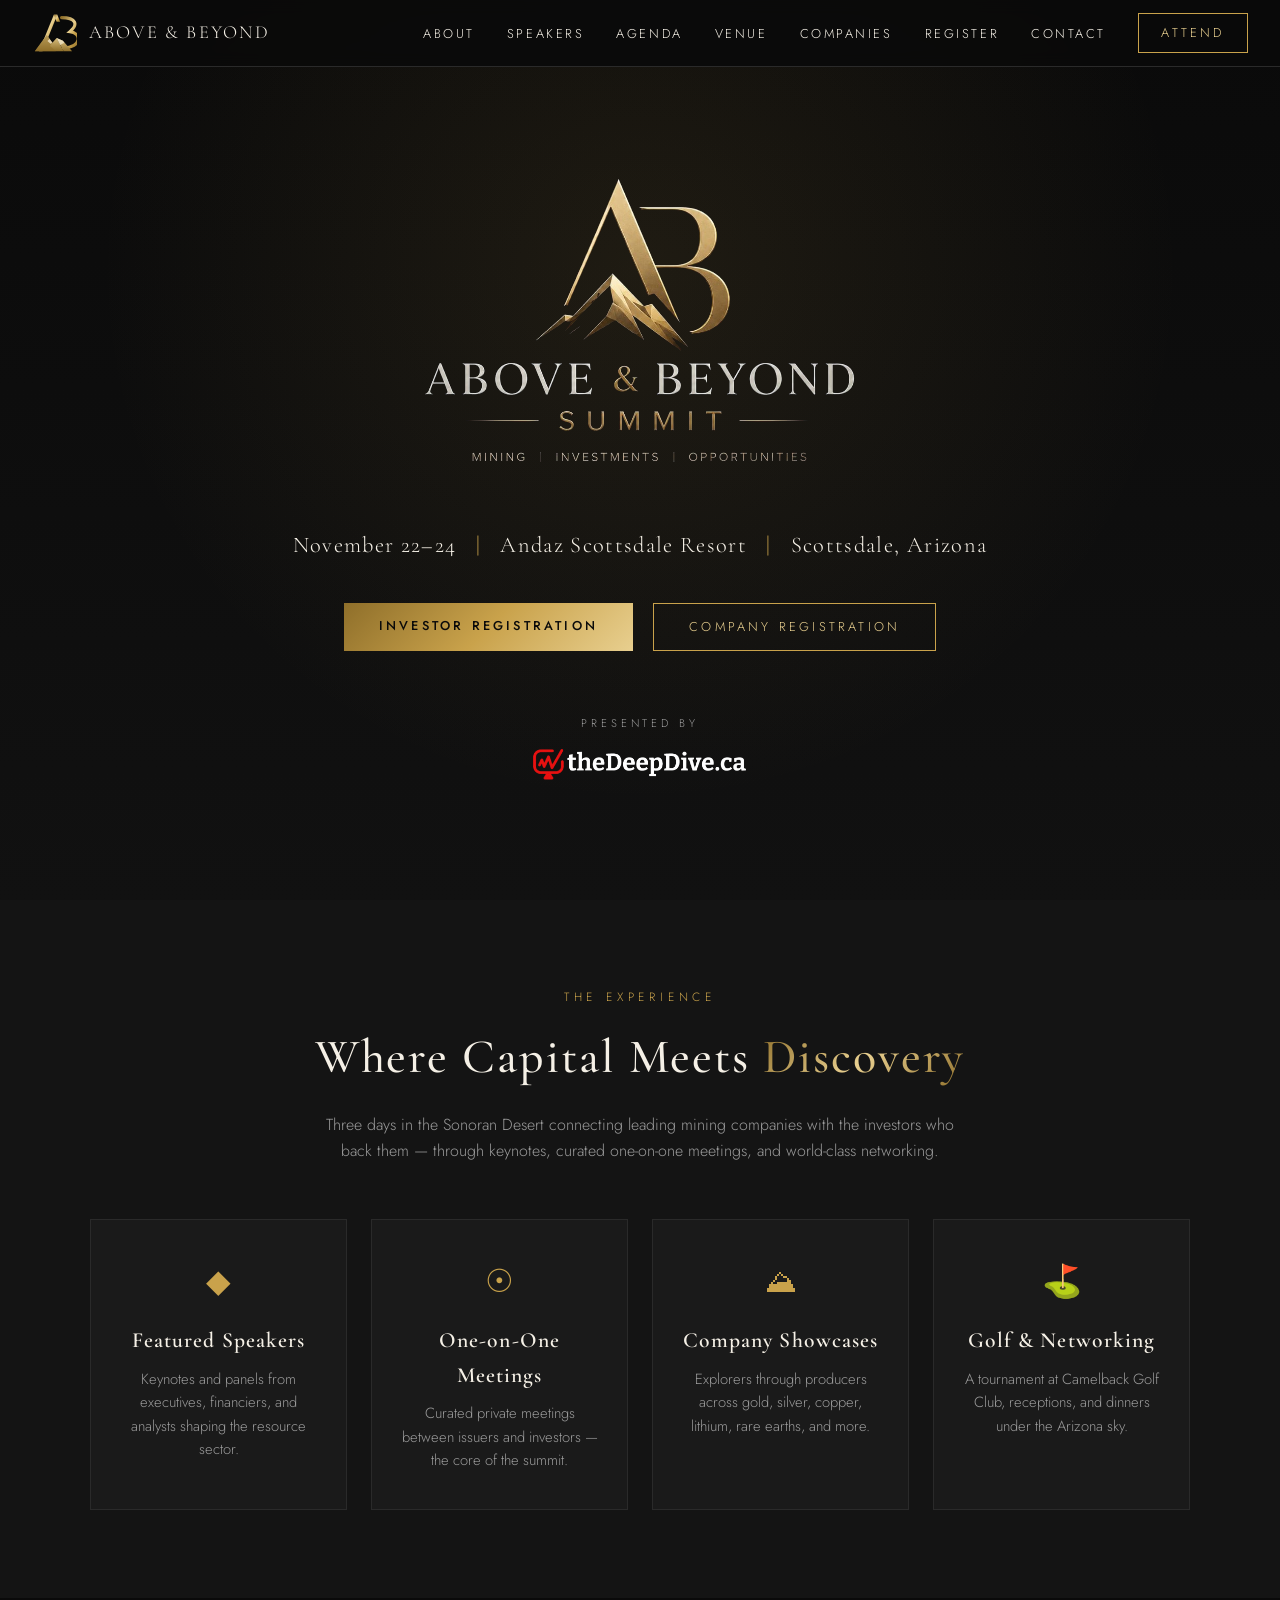
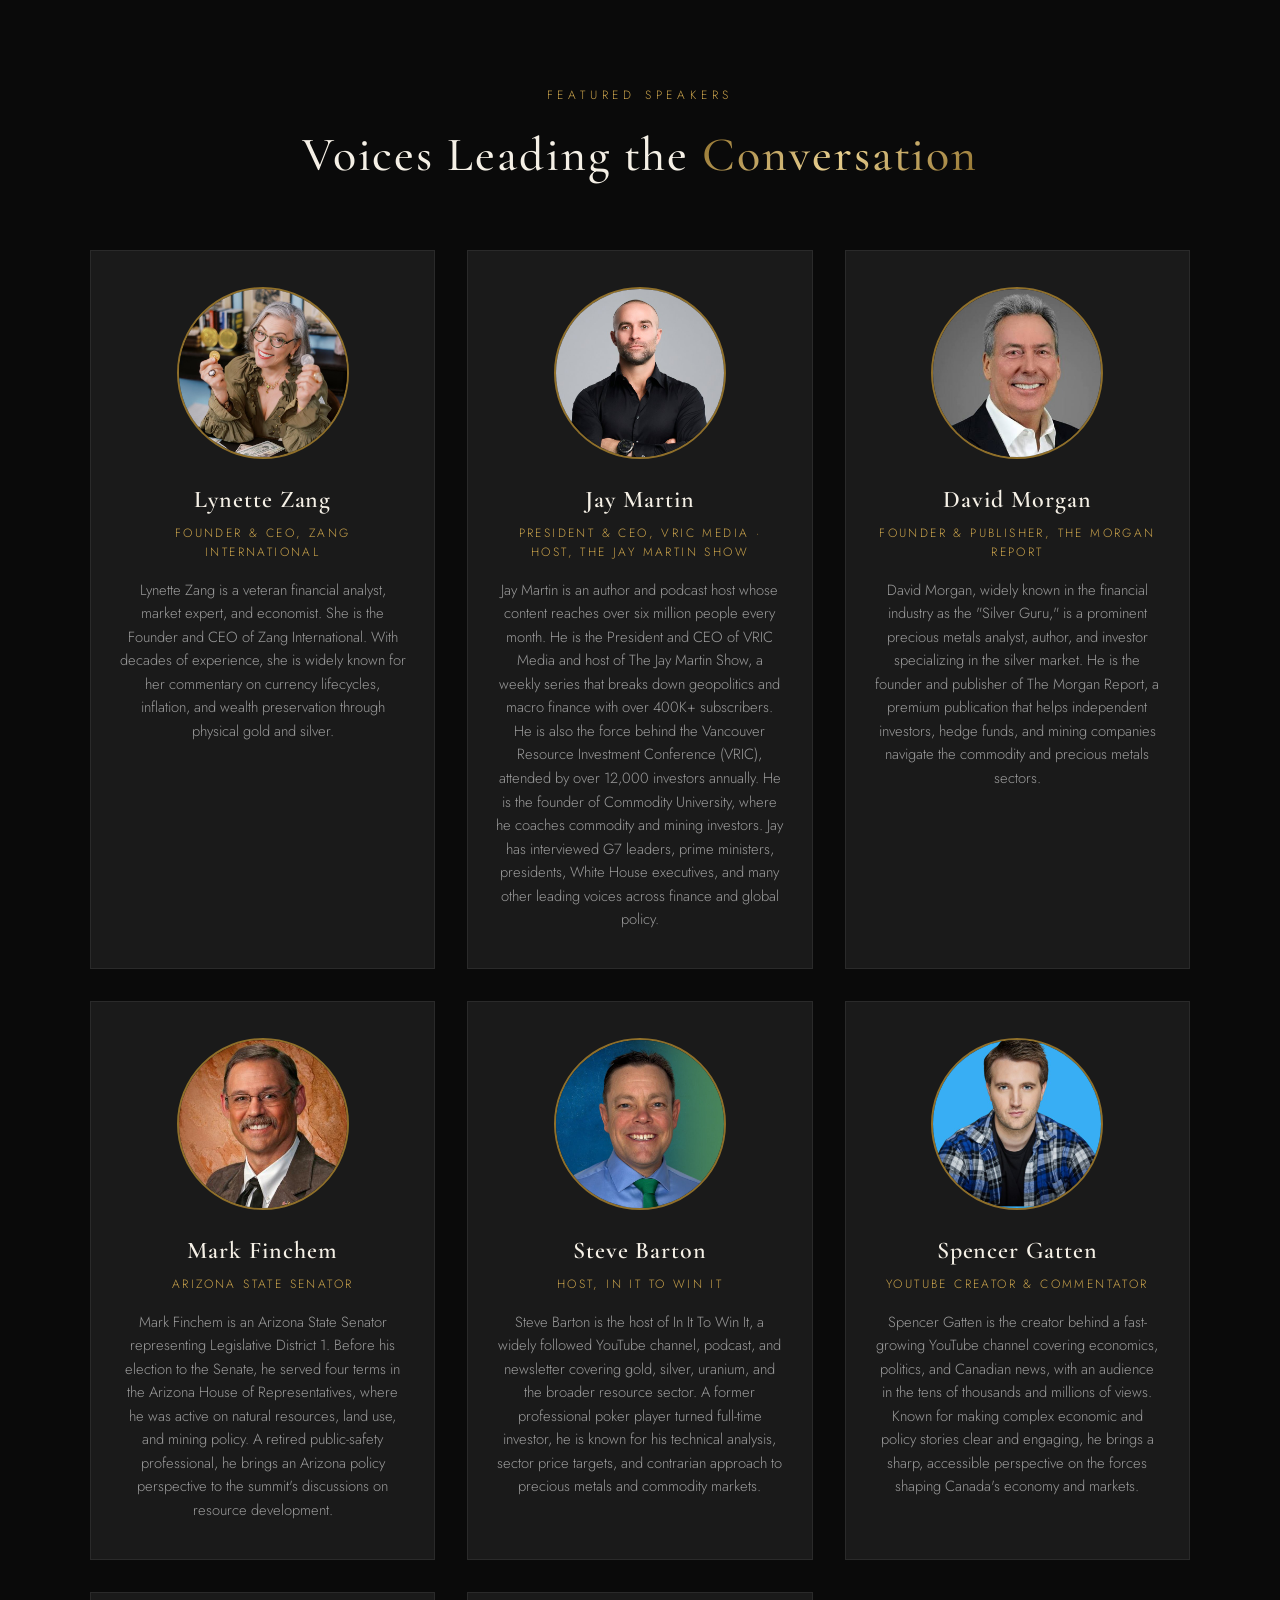
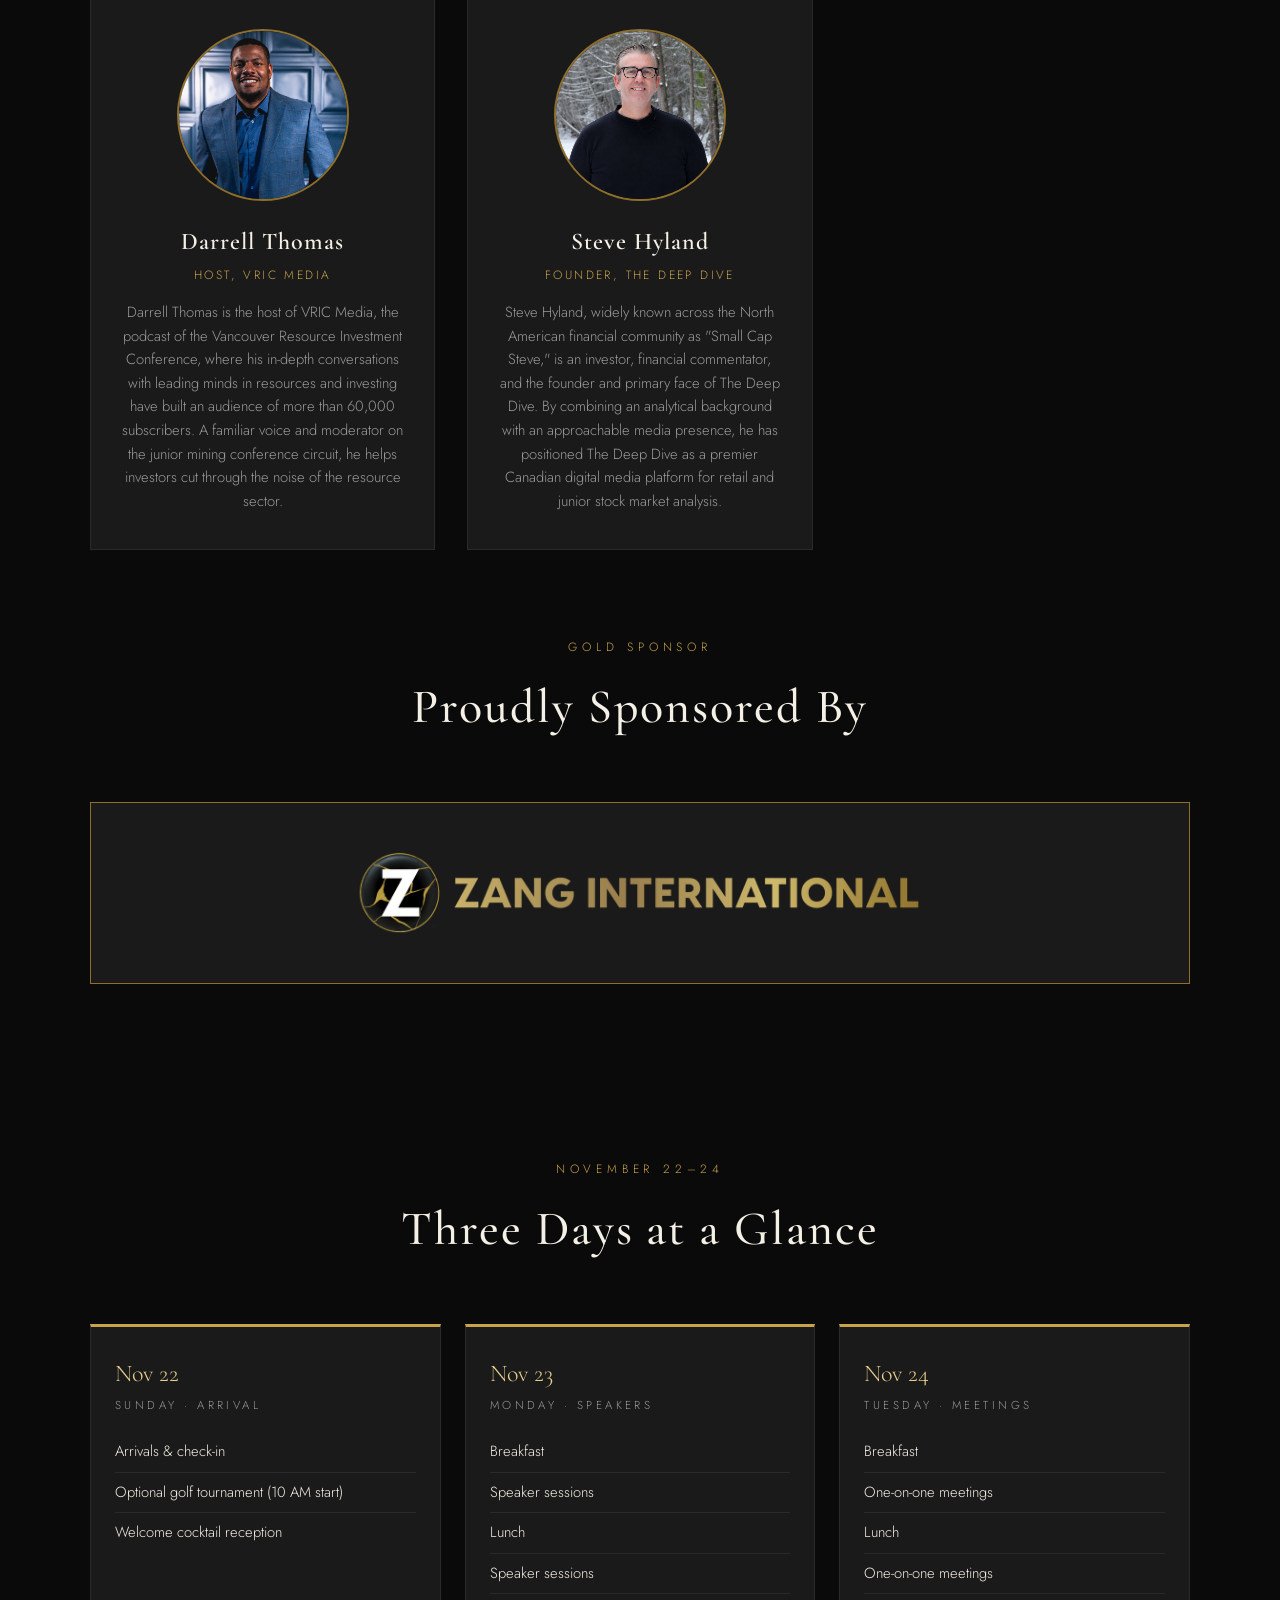
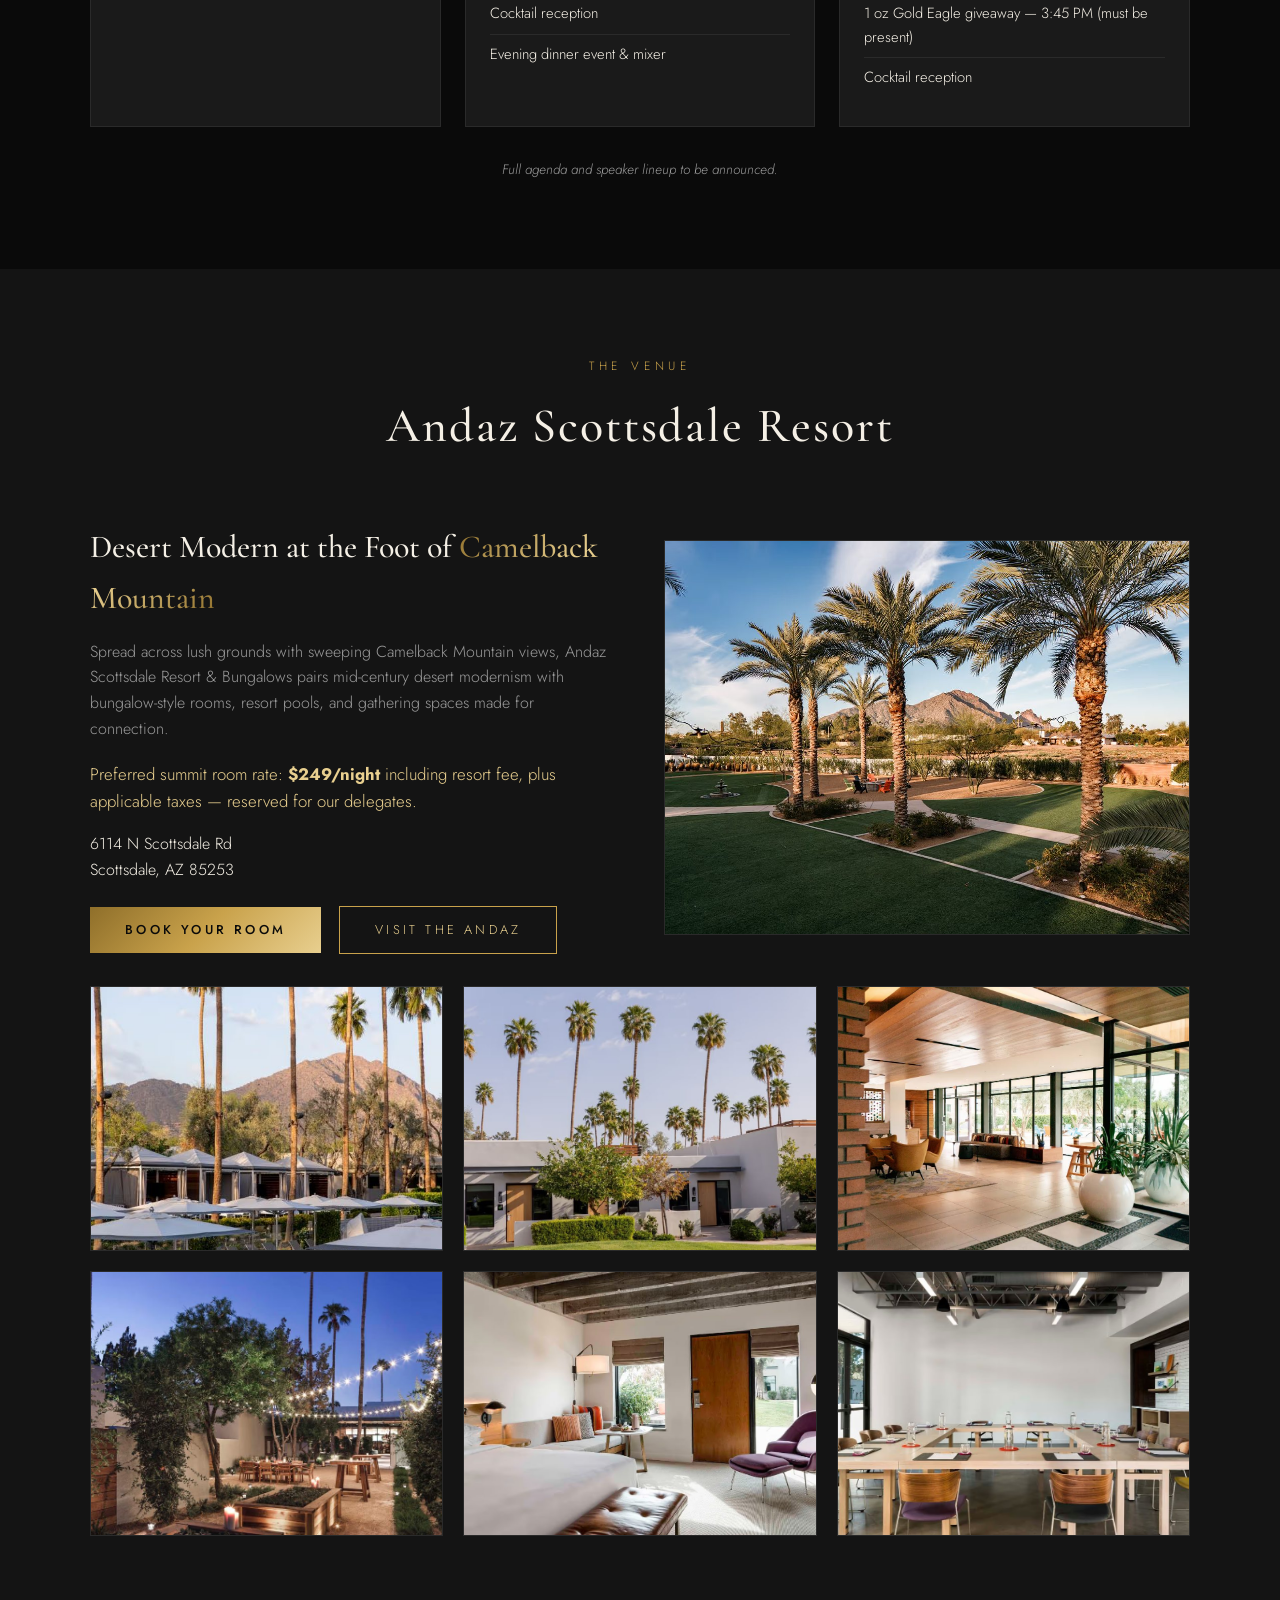
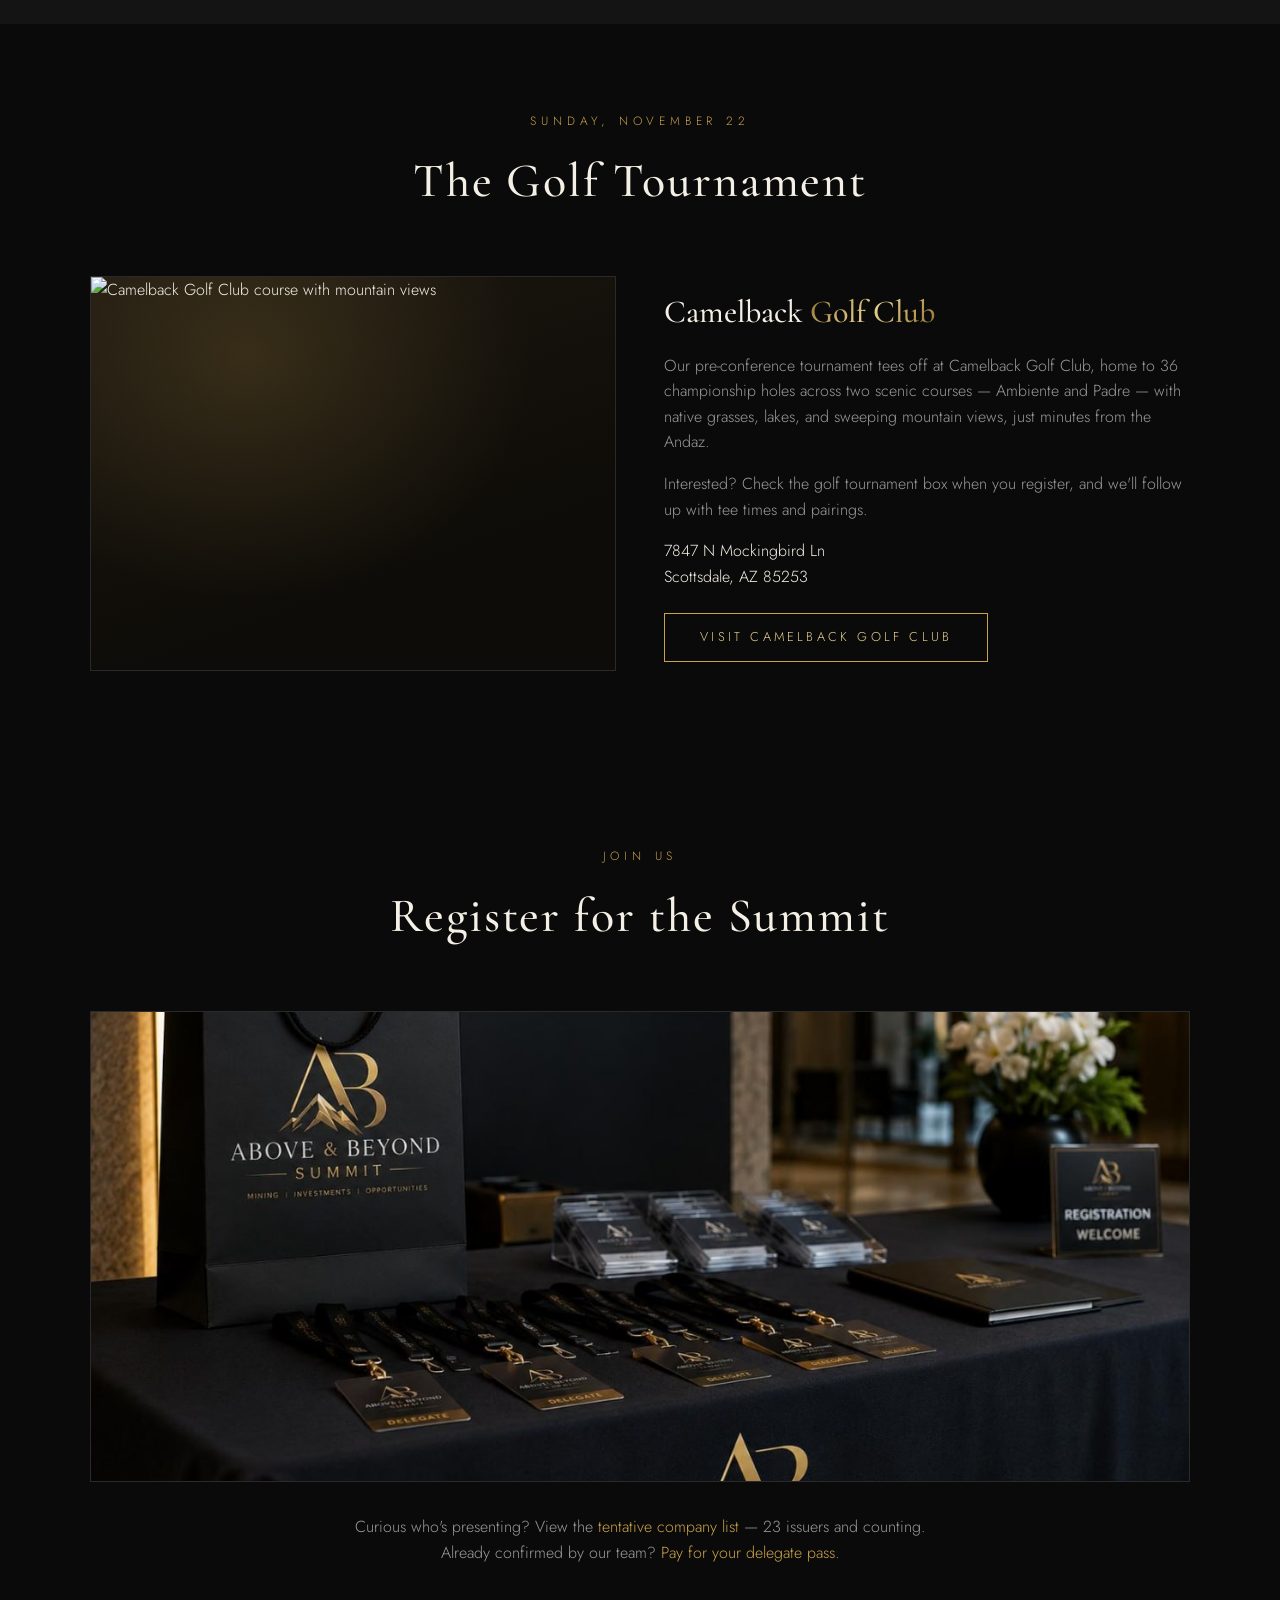
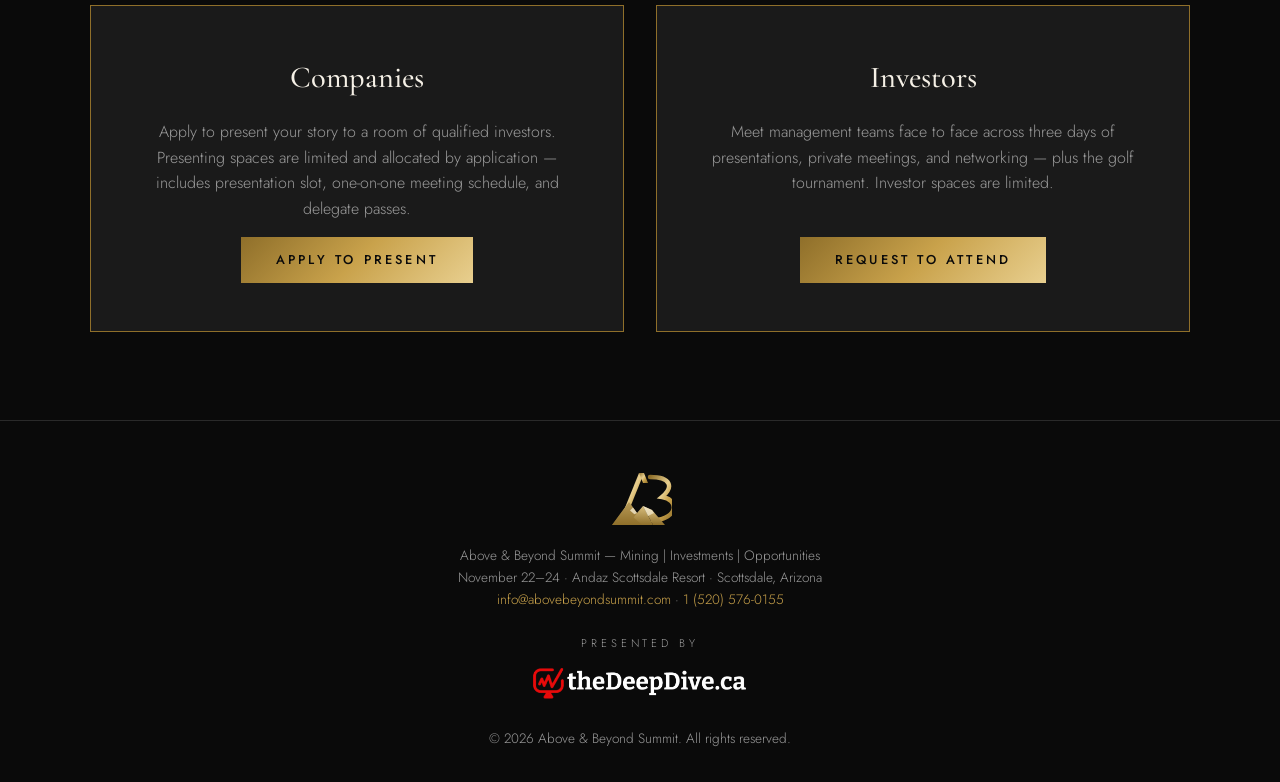
==== index.html @ e9c24c1e "Update Jay Martin bio and headshot" ====
<!DOCTYPE html>
<html lang="en">
<head>
<meta charset="UTF-8">
<meta name="viewport" content="width=device-width, initial-scale=1.0">
<title>Above &amp; Beyond Summit — November 22–24 | Scottsdale, AZ</title>
<meta name="description" content="The Above & Beyond Mining Summit — Mining, Investments, Opportunities. November 22–24 at Andaz Scottsdale Resort, Scottsdale, Arizona. Presented by The Deep Dive.">
<link rel="preconnect" href="https://fonts.googleapis.com">
<link rel="preconnect" href="https://fonts.gstatic.com" crossorigin>
<link href="https://fonts.googleapis.com/css2?family=Cormorant+Garamond:wght@400;500;600&family=Jost:wght@300;400;500&display=swap" rel="stylesheet">
<link rel="stylesheet" href="css/styles.css?v=4">
<link rel="icon" type="image/svg+xml" href="assets/mark.svg">
</head>
<body>

<nav>
  <a class="brand" href="#top">
    <img src="assets/mark.svg" alt="Above &amp; Beyond Summit">
    <span>ABOVE &amp; BEYOND</span>
  </a>
  <ul>
    <li><a href="#about">About</a></li>
    <li><a href="#speakers">Speakers</a></li>
    <li><a href="#agenda">Agenda</a></li>
    <li><a href="#venue">Venue</a></li>
    <li><a href="companies.html">Companies</a></li>
    <li><a href="#register">Register</a></li>
    <li><a href="contact.html">Contact</a></li>
    <li><a class="btn" href="register-investor.html">Attend</a></li>
  </ul>
</nav>

<!-- ============ HERO ============ -->
<header class="hero" id="top">
  <div class="logo-mark">
    <img src="assets/logo-official.jpg" alt="Above &amp; Beyond Summit — Mining, Investments, Opportunities">
  </div>
  <p class="event-details">
    November 22–24 <span class="divider">|</span> Andaz Scottsdale Resort <span class="divider">|</span> Scottsdale, Arizona
  </p>
  <div class="cta-row">
    <a class="btn btn-solid" href="register-investor.html">Investor Registration</a>
    <a class="btn" href="register-company.html">Company Registration</a>
  </div>
  <div class="presented-by">
    <span>Presented by</span>
    <a class="dd-lockup" href="https://thedeepdive.ca" target="_blank" rel="noopener">
      <img class="dd-logo-img" src="assets/ddlogo.jpg" alt="theDeepDive.ca">
    </a>
  </div>
</header>

<!-- ============ ABOUT / HIGHLIGHTS ============ -->
<section class="highlights" id="about">
  <div class="container">
    <div class="section-heading">
      <span class="kicker">The Experience</span>
      <h2>Where Capital Meets <span class="gold-text">Discovery</span></h2>
      <p class="sub">Three days in the Sonoran Desert connecting leading mining companies with the investors who back them — through keynotes, curated one-on-one meetings, and world-class networking.</p>
    </div>
    <div class="card-grid">
      <div class="card">
        <div class="icon">&#9670;</div>
        <h3>Featured Speakers</h3>
        <p>Keynotes and panels from executives, financiers, and analysts shaping the resource sector.</p>
      </div>
      <div class="card">
        <div class="icon">&#9737;</div>
        <h3>One-on-One Meetings</h3>
        <p>Curated private meetings between issuers and investors — the core of the summit.</p>
      </div>
      <div class="card">
        <div class="icon">&#9968;</div>
        <h3>Company Showcases</h3>
        <p>Explorers through producers across gold, silver, copper, lithium, rare earths, and more.</p>
      </div>
      <div class="card">
        <div class="icon">&#9971;</div>
        <h3>Golf &amp; Networking</h3>
        <p>A tournament at Camelback Golf Club, receptions, and dinners under the Arizona sky.</p>
      </div>
    </div>
  </div>
</section>

<!-- ============ SPEAKERS ============ -->
<section id="speakers">
  <div class="container">
    <div class="section-heading">
      <span class="kicker">Featured Speakers</span>
      <h2>Voices Leading the <span class="gold-text">Conversation</span></h2>
    </div>
    <div class="speaker-grid">
      <div class="speaker-card">
        <img src="assets/speaker-lynette-zang.jpg" alt="Lynette Zang">
        <h3>Lynette Zang</h3>
        <div class="role">Founder &amp; CEO, Zang International</div>
        <p class="bio">Lynette Zang is a veteran financial analyst, market expert, and economist. She is the Founder and CEO of Zang International. With decades of experience, she is widely known for her commentary on currency lifecycles, inflation, and wealth preservation through physical gold and silver.</p>
      </div>
      <div class="speaker-card">
        <img src="assets/speaker-jay-martin.jpg" alt="Jay Martin">
        <h3>Jay Martin</h3>
        <div class="role">President &amp; CEO, VRIC Media &middot; Host, The Jay Martin Show</div>
        <p class="bio">Jay Martin is an author and podcast host whose content reaches over six million people every month. He is the President and CEO of VRIC Media and host of The Jay Martin Show, a weekly series that breaks down geopolitics and macro finance with over 400K+ subscribers. He is also the force behind the Vancouver Resource Investment Conference (VRIC), attended by over 12,000 investors annually. He is the founder of Commodity University, where he coaches commodity and mining investors. Jay has interviewed G7 leaders, prime ministers, presidents, White House executives, and many other leading voices across finance and global policy.</p>
      </div>
      <div class="speaker-card">
        <img src="assets/speaker-david-morgan.jpg" alt="David Morgan">
        <h3>David Morgan</h3>
        <div class="role">Founder &amp; Publisher, The Morgan Report</div>
        <p class="bio">David Morgan, widely known in the financial industry as the "Silver Guru," is a prominent precious metals analyst, author, and investor specializing in the silver market. He is the founder and publisher of The Morgan Report, a premium publication that helps independent investors, hedge funds, and mining companies navigate the commodity and precious metals sectors.</p>
      </div>
      <div class="speaker-card">
        <img src="assets/speaker-mark-finchem.jpg" alt="Mark Finchem">
        <h3>Mark Finchem</h3>
        <div class="role">Arizona State Senator</div>
        <p class="bio">Mark Finchem is an Arizona State Senator representing Legislative District 1. Before his election to the Senate, he served four terms in the Arizona House of Representatives, where he was active on natural resources, land use, and mining policy. A retired public-safety professional, he brings an Arizona policy perspective to the summit's discussions on resource development.</p>
      </div>
      <div class="speaker-card">
        <img src="assets/speaker-steve-barton.jpg" alt="Steve Barton">
        <h3>Steve Barton</h3>
        <div class="role">Host, In It To Win It</div>
        <p class="bio">Steve Barton is the host of In It To Win It, a widely followed YouTube channel, podcast, and newsletter covering gold, silver, uranium, and the broader resource sector. A former professional poker player turned full-time investor, he is known for his technical analysis, sector price targets, and contrarian approach to precious metals and commodity markets.</p>
      </div>
      <div class="speaker-card">
        <img src="assets/speaker-spencer-gatten.jpg" alt="Spencer Gatten">
        <h3>Spencer Gatten</h3>
        <div class="role">YouTube Creator &amp; Commentator</div>
        <p class="bio">Spencer Gatten is the creator behind a fast-growing YouTube channel covering economics, politics, and Canadian news, with an audience in the tens of thousands and millions of views. Known for making complex economic and policy stories clear and engaging, he brings a sharp, accessible perspective on the forces shaping Canada's economy and markets.</p>
      </div>
      <div class="speaker-card">
        <img src="assets/speaker-darrell-thomas.jpg" alt="Darrell Thomas">
        <h3>Darrell Thomas</h3>
        <div class="role">Host, VRIC Media</div>
        <p class="bio">Darrell Thomas is the host of VRIC Media, the podcast of the Vancouver Resource Investment Conference, where his in-depth conversations with leading minds in resources and investing have built an audience of more than 60,000 subscribers. A familiar voice and moderator on the junior mining conference circuit, he helps investors cut through the noise of the resource sector.</p>
      </div>
      <div class="speaker-card">
        <img src="assets/speaker-steve-hyland.jpg" alt="Steve Hyland">
        <h3>Steve Hyland</h3>
        <div class="role">Founder, The Deep Dive</div>
        <p class="bio">Steve Hyland, widely known across the North American financial community as "Small Cap Steve," is an investor, financial commentator, and the founder and primary face of The Deep Dive. By combining an analytical background with an approachable media presence, he has positioned The Deep Dive as a premier Canadian digital media platform for retail and junior stock market analysis.</p>
      </div>
    </div>
  </div>
</section>

<!-- ============ GOLD SPONSOR ============ -->
<section class="sponsors" style="padding-top:0;">
  <div class="container">
    <div class="section-heading">
      <span class="kicker">Gold Sponsor</span>
      <h2>Proudly Sponsored By</h2>
    </div>
    <div class="sponsor-card">
      <img src="assets/zang-international.png" alt="Zang International">
    </div>
  </div>
</section>

<!-- ============ AGENDA ============ -->
<section id="agenda">
  <div class="container">
    <div class="section-heading">
      <span class="kicker">November 22–24</span>
      <h2>Three Days at a Glance</h2>
    </div>
    <div class="agenda-grid">
      <div class="day">
        <div class="date">Nov 22</div>
        <div class="dow">Sunday · Arrival</div>
        <ul>
          <li>Arrivals &amp; check-in</li>
          <li>Optional golf tournament (10 AM start)</li>
          <li>Welcome cocktail reception</li>
        </ul>
      </div>
      <div class="day">
        <div class="date">Nov 23</div>
        <div class="dow">Monday · Speakers</div>
        <ul>
          <li>Breakfast</li>
          <li>Speaker sessions</li>
          <li>Lunch</li>
          <li>Speaker sessions</li>
          <li>Cocktail reception</li>
          <li>Evening dinner event &amp; mixer</li>
        </ul>
      </div>
      <div class="day">
        <div class="date">Nov 24</div>
        <div class="dow">Tuesday · Meetings</div>
        <ul>
          <li>Breakfast</li>
          <li>One-on-one meetings</li>
          <li>Lunch</li>
          <li>One-on-one meetings</li>
          <li>1&nbsp;oz Gold Eagle giveaway — 3:45 PM (must be present)</li>
          <li>Cocktail reception</li>
        </ul>
      </div>
    </div>
    <p class="agenda-note">Full agenda and speaker lineup to be announced.</p>
  </div>
</section>

<!-- ============ VENUE ============ -->
<section class="venue" id="venue">
  <div class="container">
    <div class="section-heading">
      <span class="kicker">The Venue</span>
      <h2>Andaz Scottsdale Resort</h2>
    </div>
    <div class="venue-split">
      <div>
        <h3>Desert Modern at the Foot of <span class="gold-text">Camelback Mountain</span></h3>
        <p>Spread across lush grounds with sweeping Camelback Mountain views, Andaz Scottsdale Resort &amp; Bungalows pairs mid-century desert modernism with bungalow-style rooms, resort pools, and gathering spaces made for connection.</p>
        <p style="color: var(--gold-light); font-size: 1.05rem; margin-top: 1.25rem;">Preferred summit room rate: <strong>$249/night</strong> including resort fee, plus applicable taxes — reserved for our delegates.</p>
        <address class="address">6114 N Scottsdale Rd<br>Scottsdale, AZ 85253</address>
        <a class="btn btn-solid" href="https://www.hyatt.com/events/en-US/group-booking/PHXAZ/G-ABOV" target="_blank" rel="noopener" style="margin-right:0.8rem;">Book Your Room</a>
        <a class="btn" href="https://www.hyatt.com/andaz/en-US/phxaz-andaz-scottsdale-resort-and-bungalows" target="_blank" rel="noopener">Visit the Andaz</a>
      </div>
      <figure class="photo">
        <img src="assets/andaz-lawn.jpg" alt="Andaz Scottsdale lawns with Camelback Mountain views">
      </figure>
    </div>
    <div class="gallery">
      <figure class="photo"><img src="assets/andaz-pool.jpg" alt="Resort pool with cabanas and mountain views"></figure>
      <figure class="photo"><img src="assets/andaz-exterior.jpg" alt="Bungalow-style guest rooms"></figure>
      <figure class="photo"><img src="assets/andaz-lobby.jpg" alt="Lobby lounge"></figure>
      <figure class="photo"><img src="assets/andaz-patio.jpg" alt="Evening patio dining under string lights"></figure>
      <figure class="photo"><img src="assets/andaz-room.jpg" alt="Guest room"></figure>
      <figure class="photo"><img src="assets/andaz-meeting.jpg" alt="Meeting space"></figure>
    </div>
  </div>
</section>

<!-- ============ GOLF ============ -->
<section id="golf">
  <div class="container">
    <div class="section-heading">
      <span class="kicker">Sunday, November 22</span>
      <h2>The Golf Tournament</h2>
    </div>
    <div class="venue-split">
      <!-- Image hotlinked from camelbackgolf.com — swap for a local photo in /assets when available -->
      <figure class="photo">
        <img src="https://www.camelbackgolf.com/resourcefiles/homeimages/club.jpg" alt="Camelback Golf Club course with mountain views">
      </figure>
      <div>
        <h3>Camelback <span class="gold-text">Golf Club</span></h3>
        <p>Our pre-conference tournament tees off at Camelback Golf Club, home to 36 championship holes across two scenic courses — Ambiente and Padre — with native grasses, lakes, and sweeping mountain views, just minutes from the Andaz.</p>
        <p>Interested? Check the golf tournament box when you register, and we'll follow up with tee times and pairings.</p>
        <address class="address">7847 N Mockingbird Ln<br>Scottsdale, AZ 85253</address>
        <a class="btn" href="https://www.camelbackgolf.com/" target="_blank" rel="noopener">Visit Camelback Golf Club</a>
      </div>
    </div>
  </div>
</section>

<!-- ============ REGISTER ============ -->
<section class="register-cta" id="register">
  <div class="container">
    <div class="section-heading">
      <span class="kicker">Join Us</span>
      <h2>Register for the Summit</h2>
    </div>
    <figure class="photo wide" style="margin-bottom:2rem;">
      <img src="assets/kiosk.jpg" alt="Above &amp; Beyond Summit registration desk with delegate badges">
    </figure>
    <p style="text-align:center;color:var(--grey);margin-bottom:2.5rem;">Curious who's presenting? View the <a href="companies.html">tentative company list</a> — 23 issuers and counting.<br>Already confirmed by our team? <a href="payment.html">Pay for your delegate pass</a>.</p>
    <div class="reg-grid">
      <div class="reg-card">
        <h3>Companies</h3>
        <p>Apply to present your story to a room of qualified investors. Presenting spaces are limited and allocated by application — includes presentation slot, one-on-one meeting schedule, and delegate passes.</p>
        <a class="btn btn-solid" href="register-company.html">Apply to Present</a>
      </div>
      <div class="reg-card">
        <h3>Investors</h3>
        <p>Meet management teams face to face across three days of presentations, private meetings, and networking — plus the golf tournament. Investor spaces are limited.</p>
        <a class="btn btn-solid" href="register-investor.html">Request to Attend</a>
      </div>
    </div>
  </div>
</section>

<!-- ============ FOOTER ============ -->
<footer>
  <div class="foot-logo">
    <img src="assets/mark.svg" alt="Above &amp; Beyond Summit">
  </div>
  <p>Above &amp; Beyond Summit &mdash; Mining | Investments | Opportunities</p>
  <p>November 22&ndash;24 &middot; Andaz Scottsdale Resort &middot; Scottsdale, Arizona</p>
  <p><a href="mailto:info@abovebeyondsummit.com">info@abovebeyondsummit.com</a> &middot; <a href="tel:+15205760155">1 (520) 576-0155</a></p>
  <div class="presented-by">
    <span>Presented by</span>
    <a class="dd-lockup" href="https://thedeepdive.ca" target="_blank" rel="noopener">
      <img class="dd-logo-img" src="assets/ddlogo.jpg" alt="theDeepDive.ca">
    </a>
  </div>
  <p style="margin-top:1.5rem;">&copy; 2026 Above &amp; Beyond Summit. All rights reserved.</p>
</footer>

</body>
</html>
---- css/styles.css ----
/* ============================================
   Above & Beyond Summit — Site Styles
   Black & gold, matching the A&B logo
   ============================================ */

:root {
  --black: #0a0a0a;
  --charcoal: #141414;
  --card: #1a1a1a;
  --gold: #c9a24b;
  --gold-light: #e8cf8f;
  --gold-dark: #8f6f2a;
  --ivory: #f5f0e6;
  --grey: #9a9a9a;
  --border: #2a2a2a;
  --serif: 'Cormorant Garamond', Georgia, serif;
  --sans: 'Jost', 'Segoe UI', sans-serif;
}

* { margin: 0; padding: 0; box-sizing: border-box; }

html { scroll-behavior: smooth; }

body {
  background: var(--black);
  color: var(--ivory);
  font-family: var(--sans);
  font-weight: 300;
  line-height: 1.6;
}

img { max-width: 100%; display: block; }

a { color: var(--gold); text-decoration: none; }

.gold-text {
  background: linear-gradient(135deg, var(--gold-dark), var(--gold-light) 50%, var(--gold-dark));
  -webkit-background-clip: text;
  background-clip: text;
  color: transparent;
}

/* ---------- Nav ---------- */
nav {
  position: fixed;
  top: 0; left: 0; right: 0;
  z-index: 100;
  display: flex;
  align-items: center;
  justify-content: space-between;
  padding: 0.75rem 2rem;
  background: rgba(10, 10, 10, 0.92);
  backdrop-filter: blur(8px);
  border-bottom: 1px solid var(--border);
}

nav .brand {
  display: flex;
  align-items: center;
  gap: 0.75rem;
  font-family: var(--serif);
  font-size: 1.15rem;
  letter-spacing: 0.12em;
  color: var(--ivory);
}

nav .brand svg, nav .brand img { height: 42px; width: auto; }

nav ul {
  display: flex;
  gap: 2rem;
  list-style: none;
  align-items: center;
}

nav ul a {
  color: var(--ivory);
  font-size: 0.8rem;
  letter-spacing: 0.2em;
  text-transform: uppercase;
  transition: color 0.2s;
}

nav ul a:hover { color: var(--gold-light); }

.btn {
  display: inline-block;
  padding: 0.8rem 2.2rem;
  border: 1px solid var(--gold);
  color: var(--gold-light);
  font-size: 0.8rem;
  letter-spacing: 0.25em;
  text-transform: uppercase;
  transition: all 0.25s;
  background: transparent;
  cursor: pointer;
  font-family: var(--sans);
}

.btn:hover { background: var(--gold); color: var(--black); }

.btn-solid {
  background: linear-gradient(135deg, var(--gold-dark), var(--gold) 50%, var(--gold-light));
  color: var(--black);
  border: none;
  font-weight: 500;
}

.btn-solid:hover { filter: brightness(1.15); background: linear-gradient(135deg, var(--gold-dark), var(--gold) 50%, var(--gold-light)); color: var(--black); }

nav .btn { padding: 0.55rem 1.4rem; }

/* ---------- Hero ---------- */
.hero {
  min-height: 100vh;
  display: flex;
  flex-direction: column;
  align-items: center;
  justify-content: center;
  text-align: center;
  padding: 7rem 1.5rem 4rem;
  position: relative;
  background:
    radial-gradient(ellipse at 50% 30%, rgba(201, 162, 75, 0.10), transparent 60%),
    linear-gradient(180deg, #0a0a0a 0%, #111 100%);
}

.hero .logo-mark svg, .hero .logo-mark img { height: 340px; width: auto; margin-bottom: 1.5rem; }

/* Official logo is a JPG on a black background — lighten blend melts it into the dark hero */
.hero .logo-mark img { mix-blend-mode: lighten; }

.hero h1 {
  font-family: var(--serif);
  font-size: clamp(2.6rem, 6vw, 4.5rem);
  font-weight: 500;
  letter-spacing: 0.08em;
  line-height: 1.1;
}

.hero .summit-line {
  font-family: var(--sans);
  font-size: clamp(1rem, 2vw, 1.4rem);
  letter-spacing: 0.6em;
  text-transform: uppercase;
  color: var(--gold);
  margin: 1rem 0 0.5rem;
}

.hero .tagline {
  font-size: 0.85rem;
  letter-spacing: 0.35em;
  text-transform: uppercase;
  color: var(--grey);
  margin-bottom: 2rem;
}

.hero .event-details {
  font-family: var(--serif);
  font-size: 1.4rem;
  letter-spacing: 0.06em;
  margin-bottom: 2.5rem;
}

.hero .event-details .divider { color: var(--gold); margin: 0 0.8rem; }

.hero .cta-row { display: flex; gap: 1.25rem; flex-wrap: wrap; justify-content: center; }

.presented-by {
  margin-top: 4rem;
  display: flex;
  flex-direction: column;
  align-items: center;
  gap: 0.6rem;
}

.presented-by span {
  font-size: 0.7rem;
  letter-spacing: 0.35em;
  text-transform: uppercase;
  color: var(--grey);
}

.presented-by .dd-lockup { display: flex; align-items: center; gap: 0.55rem; }

.presented-by .dd-lockup img { height: 34px; width: auto; }
.presented-by .dd-lockup .dd-logo-img { height: 42px; width: auto; mix-blend-mode: lighten; }

.presented-by .dd-lockup span {
  color: #fff;
  font-weight: 500;
  font-size: 1.45rem;
  letter-spacing: 0.01em;
  text-transform: none;
}

/* ---------- Sections ---------- */
section { padding: 5.5rem 1.5rem; }

.container { max-width: 1100px; margin: 0 auto; }

.section-heading { text-align: center; margin-bottom: 3.5rem; }

.section-heading .kicker {
  font-size: 0.75rem;
  letter-spacing: 0.4em;
  text-transform: uppercase;
  color: var(--gold);
  display: block;
  margin-bottom: 0.75rem;
}

.section-heading h2 {
  font-family: var(--serif);
  font-size: clamp(2rem, 4vw, 3rem);
  font-weight: 500;
  letter-spacing: 0.04em;
}

.section-heading p.sub { color: var(--grey); max-width: 640px; margin: 1rem auto 0; }

/* ---------- Highlights ---------- */
.highlights { background: var(--charcoal); }

.card-grid {
  display: grid;
  grid-template-columns: repeat(auto-fit, minmax(240px, 1fr));
  gap: 1.5rem;
}

.card {
  background: var(--card);
  border: 1px solid var(--border);
  padding: 2.25rem 1.75rem;
  text-align: center;
  transition: border-color 0.25s, transform 0.25s;
}

.card:hover { border-color: var(--gold-dark); transform: translateY(-4px); }

.card .icon { font-size: 2rem; margin-bottom: 1rem; color: var(--gold); }

.card h3 {
  font-family: var(--serif);
  font-size: 1.35rem;
  font-weight: 600;
  margin-bottom: 0.6rem;
  letter-spacing: 0.05em;
}

.card p { color: var(--grey); font-size: 0.92rem; }

/* ---------- Photo placeholders ----------
   Replace each .photo figure with:
   <img src="assets/your-photo.jpg" alt="...">
------------------------------------------- */
.photo {
  position: relative;
  overflow: hidden;
  border: 1px solid var(--border);
  aspect-ratio: 4 / 3;
  display: flex;
  align-items: center;
  justify-content: center;
  background:
    radial-gradient(ellipse at 30% 20%, rgba(201,162,75,0.18), transparent 55%),
    linear-gradient(160deg, #1c1710, #0e0c08 70%);
}

.photo.wide { aspect-ratio: 21 / 9; }

.photo .label {
  color: var(--gold-dark);
  font-size: 0.75rem;
  letter-spacing: 0.3em;
  text-transform: uppercase;
  text-align: center;
  padding: 0 1rem;
}

.photo img { position: absolute; inset: 0; width: 100%; height: 100%; object-fit: cover; }

.gallery {
  display: grid;
  grid-template-columns: repeat(auto-fit, minmax(280px, 1fr));
  gap: 1.25rem;
  margin-top: 2rem;
}

/* ---------- Agenda ---------- */
.agenda-grid {
  display: grid;
  grid-template-columns: repeat(auto-fit, minmax(230px, 1fr));
  gap: 1.5rem;
}

.day {
  background: var(--card);
  border: 1px solid var(--border);
  border-top: 3px solid var(--gold);
  padding: 1.75rem 1.5rem;
}

.day .date {
  font-family: var(--serif);
  font-size: 1.5rem;
  color: var(--gold-light);
  margin-bottom: 0.15rem;
}

.day .dow {
  font-size: 0.72rem;
  letter-spacing: 0.3em;
  text-transform: uppercase;
  color: var(--grey);
  margin-bottom: 1.1rem;
}

.day ul { list-style: none; }

.day li {
  padding: 0.5rem 0;
  border-bottom: 1px solid var(--border);
  font-size: 0.92rem;
  color: var(--ivory);
}

.day li:last-child { border-bottom: none; }

.agenda-note { text-align: center; color: var(--grey); font-size: 0.85rem; margin-top: 2rem; font-style: italic; }

/* ---------- Venue ---------- */
.venue { background: var(--charcoal); }

.venue-split {
  display: grid;
  grid-template-columns: 1fr 1fr;
  gap: 3rem;
  align-items: center;
}

.venue-split h3 {
  font-family: var(--serif);
  font-size: 2rem;
  font-weight: 500;
  margin-bottom: 1rem;
}

.venue-split p { color: var(--grey); margin-bottom: 1rem; }

.venue-split .address { color: var(--ivory); font-style: normal; margin-bottom: 1.5rem; }

@media (max-width: 820px) { .venue-split { grid-template-columns: 1fr; } }

/* ---------- Registration CTA ---------- */
.register-cta .reg-grid {
  display: grid;
  grid-template-columns: 1fr 1fr;
  gap: 2rem;
}

@media (max-width: 720px) { .register-cta .reg-grid { grid-template-columns: 1fr; } }

.reg-card {
  background: var(--card);
  border: 1px solid var(--gold-dark);
  padding: 3rem 2.5rem;
  text-align: center;
  display: flex;
  flex-direction: column;
  align-items: center;
  gap: 1rem;
}

.reg-card h3 { font-family: var(--serif); font-size: 1.9rem; font-weight: 500; }

.reg-card p { color: var(--grey); flex-grow: 1; }

/* ---------- Footer ---------- */
footer {
  border-top: 1px solid var(--border);
  padding: 3rem 1.5rem 2rem;
  text-align: center;
  color: var(--grey);
  font-size: 0.85rem;
}

footer .foot-logo svg, footer .foot-logo img { height: 60px; width: auto; margin: 0 auto 1rem; }

footer .presented-by { margin-top: 1.5rem; }

/* ============================================
   Forms (registration pages)
   ============================================ */
.form-page {
  max-width: 780px;
  margin: 0 auto;
  padding: 8rem 1.5rem 5rem;
}

.form-page .page-heading { text-align: center; margin-bottom: 3rem; }

.form-page .page-heading h1 {
  font-family: var(--serif);
  font-size: clamp(2rem, 4.5vw, 3rem);
  font-weight: 500;
}

.form-page .page-heading p { color: var(--grey); margin-top: 0.75rem; }

fieldset {
  border: 1px solid var(--border);
  border-radius: 12px;
  background: var(--card);
  padding: 1.75rem 2rem 2rem;
  margin-bottom: 2rem;
  overflow: hidden;
}

legend {
  float: left;
  width: 100%;
  font-family: var(--serif);
  font-size: 1.25rem;
  color: var(--gold-light);
  letter-spacing: 0.05em;
  padding: 0 0 0.9rem;
  margin-bottom: 1.4rem;
  border-bottom: 1px solid var(--border);
}

/* clear the floated legend so the first field row drops below it */
legend + * { clear: both; }

.field { margin-bottom: 1.4rem; }

.field:last-child { margin-bottom: 0; }

.two-col { display: grid; grid-template-columns: 1fr 1fr; gap: 1.4rem; }

@media (max-width: 620px) { .two-col { grid-template-columns: 1fr; } }

label {
  display: block;
  font-size: 0.75rem;
  letter-spacing: 0.2em;
  text-transform: uppercase;
  color: var(--grey);
  margin-bottom: 0.45rem;
}

label .req { color: var(--gold); }

input[type="text"],
input[type="email"],
input[type="tel"],
select,
textarea {
  width: 100%;
  background: var(--black);
  border: 1px solid var(--border);
  color: var(--ivory);
  padding: 0.8rem 1rem;
  font-family: var(--sans);
  font-size: 0.95rem;
  transition: border-color 0.2s;
}

input:focus, select:focus, textarea:focus {
  outline: none;
  border-color: var(--gold);
}

textarea { resize: vertical; min-height: 110px; }

select { appearance: none; background-image: linear-gradient(45deg, transparent 50%, var(--gold) 50%), linear-gradient(135deg, var(--gold) 50%, transparent 50%); background-position: calc(100% - 20px) 50%, calc(100% - 14px) 50%; background-size: 6px 6px; background-repeat: no-repeat; }

/* checkbox grids */
.check-grid {
  display: grid;
  grid-template-columns: repeat(auto-fill, minmax(160px, 1fr));
  gap: 0.6rem;
}

.check-item {
  display: flex;
  align-items: center;
  gap: 0.6rem;
  background: var(--black);
  border: 1px solid var(--border);
  padding: 0.65rem 0.9rem;
  cursor: pointer;
  transition: border-color 0.2s;
  font-size: 0.9rem;
}

.check-item:hover { border-color: var(--gold-dark); }

.check-item input { accent-color: var(--gold); width: 16px; height: 16px; cursor: pointer; }

.check-item.checked { border-color: var(--gold); }

.single-check {
  display: flex;
  align-items: flex-start;
  gap: 0.8rem;
  background: var(--black);
  border: 1px solid var(--gold-dark);
  padding: 1.1rem 1.2rem;
  cursor: pointer;
  font-size: 0.95rem;
  line-height: 1.4;
}

.single-check input { accent-color: var(--gold); width: 18px; height: 18px; margin-top: 2px; cursor: pointer; flex-shrink: 0; }

/* attendee rows */
.attendee-row {
  display: grid;
  grid-template-columns: 1fr 1fr 44px;
  gap: 0.8rem;
  margin-bottom: 0.8rem;
  align-items: center;
}

.attendee-row .remove-btn {
  background: transparent;
  border: 1px solid var(--border);
  color: var(--grey);
  height: 44px;
  cursor: pointer;
  font-size: 1.1rem;
  transition: all 0.2s;
}

.attendee-row .remove-btn:hover { border-color: #a33; color: #d66; }

.add-btn {
  background: transparent;
  border: 1px dashed var(--gold-dark);
  color: var(--gold);
  padding: 0.7rem 1.4rem;
  cursor: pointer;
  font-family: var(--sans);
  font-size: 0.85rem;
  letter-spacing: 0.15em;
  text-transform: uppercase;
  transition: all 0.2s;
  width: 100%;
}

.add-btn:hover { background: rgba(201,162,75,0.08); border-style: solid; }

.form-actions { text-align: center; margin-top: 2.5rem; }

.form-actions .btn-solid { padding: 1rem 3.5rem; font-size: 0.9rem; }

.form-note { text-align: center; color: var(--grey); font-size: 0.8rem; margin-top: 1rem; }

/* success message */
.success-box {
  display: none;
  text-align: center;
  border: 1px solid var(--gold);
  background: var(--card);
  padding: 3.5rem 2rem;
}

.success-box h2 { font-family: var(--serif); font-size: 2rem; color: var(--gold-light); margin-bottom: 1rem; }

.success-box p { color: var(--grey); }

/* back link */
.back-link {
  display: inline-block;
  margin-bottom: 2rem;
  font-size: 0.8rem;
  letter-spacing: 0.2em;
  text-transform: uppercase;
  color: var(--grey);
}

.back-link:hover { color: var(--gold); }

/* ---------- Speakers ---------- */
.speaker-grid {
  display: grid;
  grid-template-columns: repeat(auto-fit, minmax(270px, 1fr));
  gap: 2rem;
}

.speaker-card {
  background: var(--card);
  border: 1px solid var(--border);
  padding: 2.25rem 1.75rem;
  text-align: center;
  transition: border-color 0.25s, transform 0.25s;
}

.speaker-card:hover { border-color: var(--gold-dark); transform: translateY(-4px); }

.speaker-card img {
  width: 172px;
  height: 172px;
  border-radius: 50%;
  object-fit: cover;
  margin: 0 auto 1.4rem;
  border: 2px solid var(--gold-dark);
}

.speaker-card h3 {
  font-family: var(--serif);
  font-size: 1.5rem;
  font-weight: 600;
  letter-spacing: 0.04em;
  margin-bottom: 0.3rem;
}

.speaker-card .role {
  color: var(--gold);
  font-size: 0.75rem;
  letter-spacing: 0.2em;
  text-transform: uppercase;
  margin-bottom: 1rem;
}

.speaker-card .bio { color: var(--grey); font-size: 0.92rem; }

/* ---------- Gold sponsor ---------- */
.sponsors .sponsor-card {
  background: var(--card);
  border: 1px solid var(--gold-dark);
  padding: 3rem 2rem;
  display: flex;
  justify-content: center;
  align-items: center;
}

.sponsors .sponsor-card img { max-height: 84px; width: auto; max-width: 100%; }

/* ---------- Company list ---------- */
.notice {
  border: 1px solid var(--gold-dark);
  background: rgba(201, 162, 75, 0.06);
  padding: 1.1rem 1.5rem;
  color: var(--grey);
  text-align: center;
  font-size: 0.9rem;
  margin-bottom: 2.5rem;
}

.company-grid {
  display: grid;
  grid-template-columns: repeat(auto-fill, minmax(240px, 1fr));
  gap: 1rem;
}

.company-item {
  background: var(--card);
  border: 1px solid var(--border);
  padding: 1.15rem 1.3rem;
  text-align: center;
  font-size: 0.95rem;
  letter-spacing: 0.04em;
  transition: border-color 0.2s;
}

.company-item:hover { border-color: var(--gold-dark); }

@media (max-width: 760px) {
  nav ul { display: none; }
  .hero .logo-mark svg, .hero .logo-mark img { height: 220px; }
}
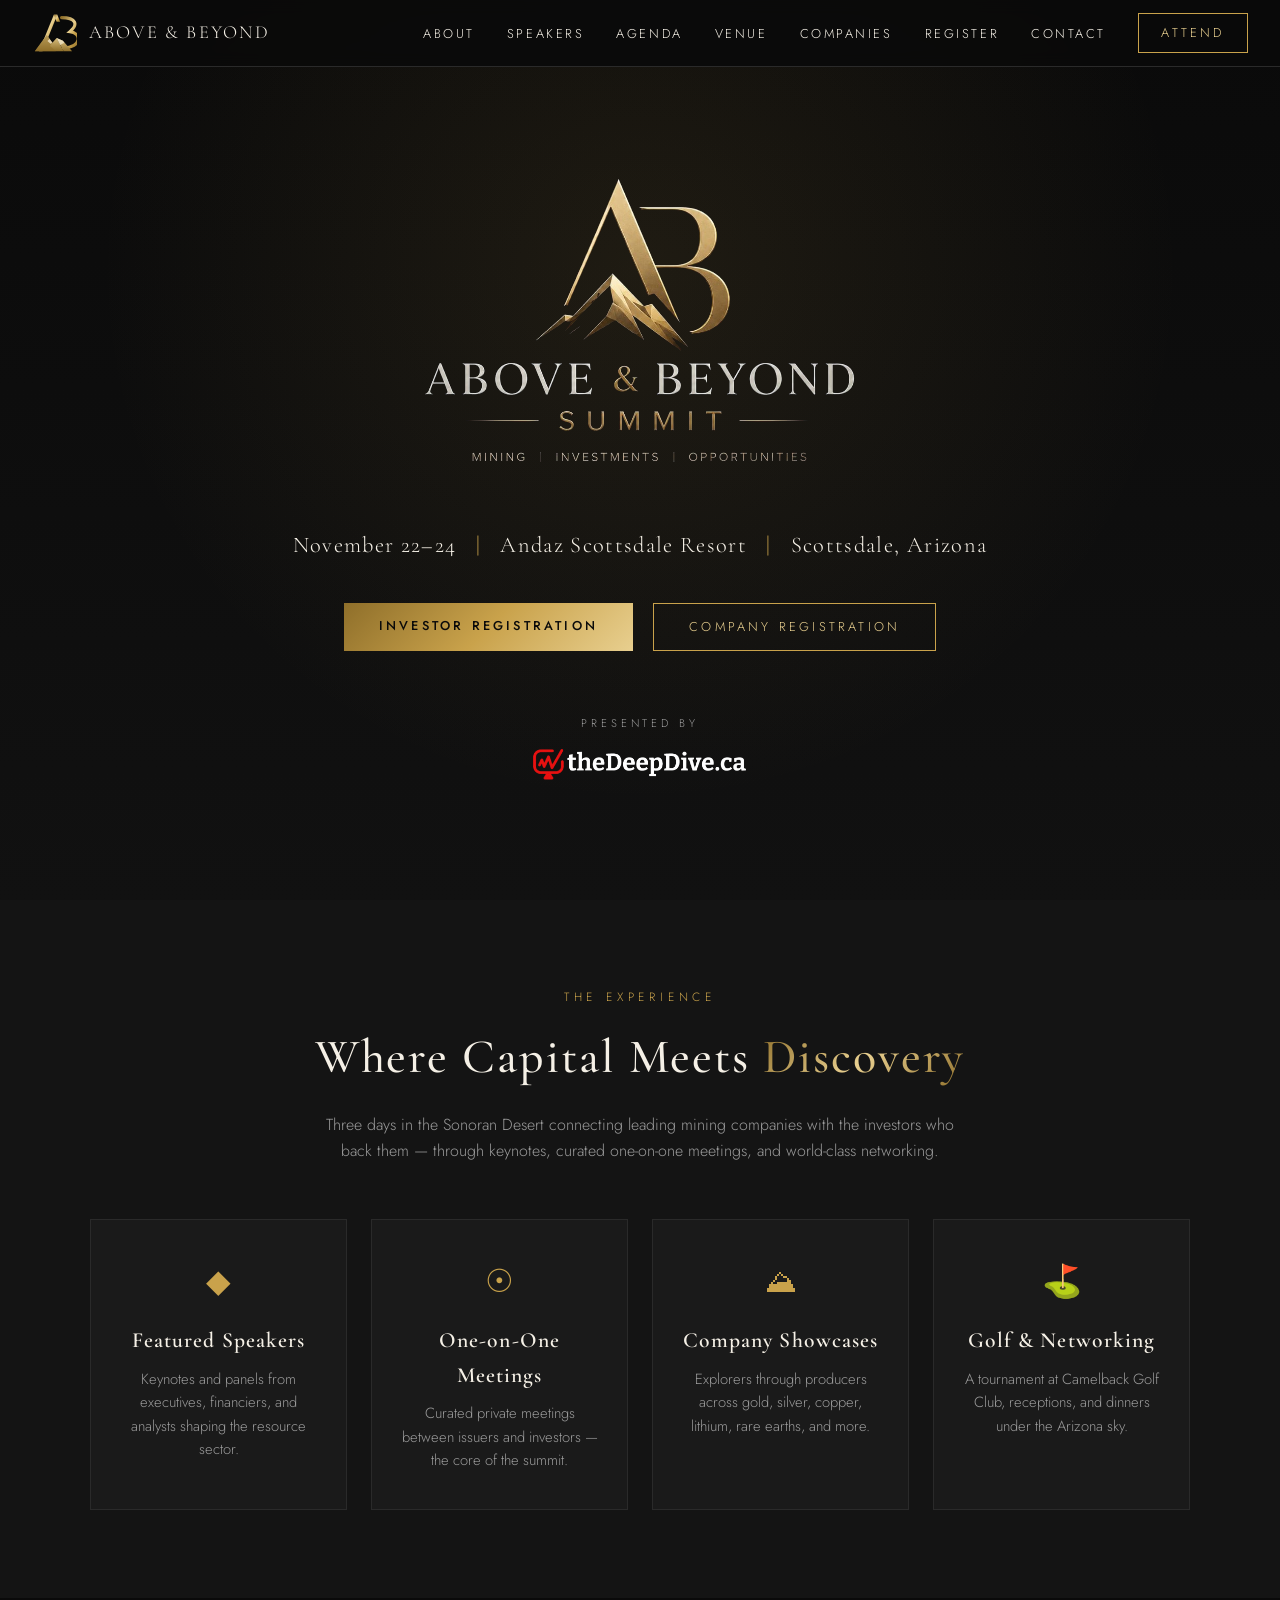
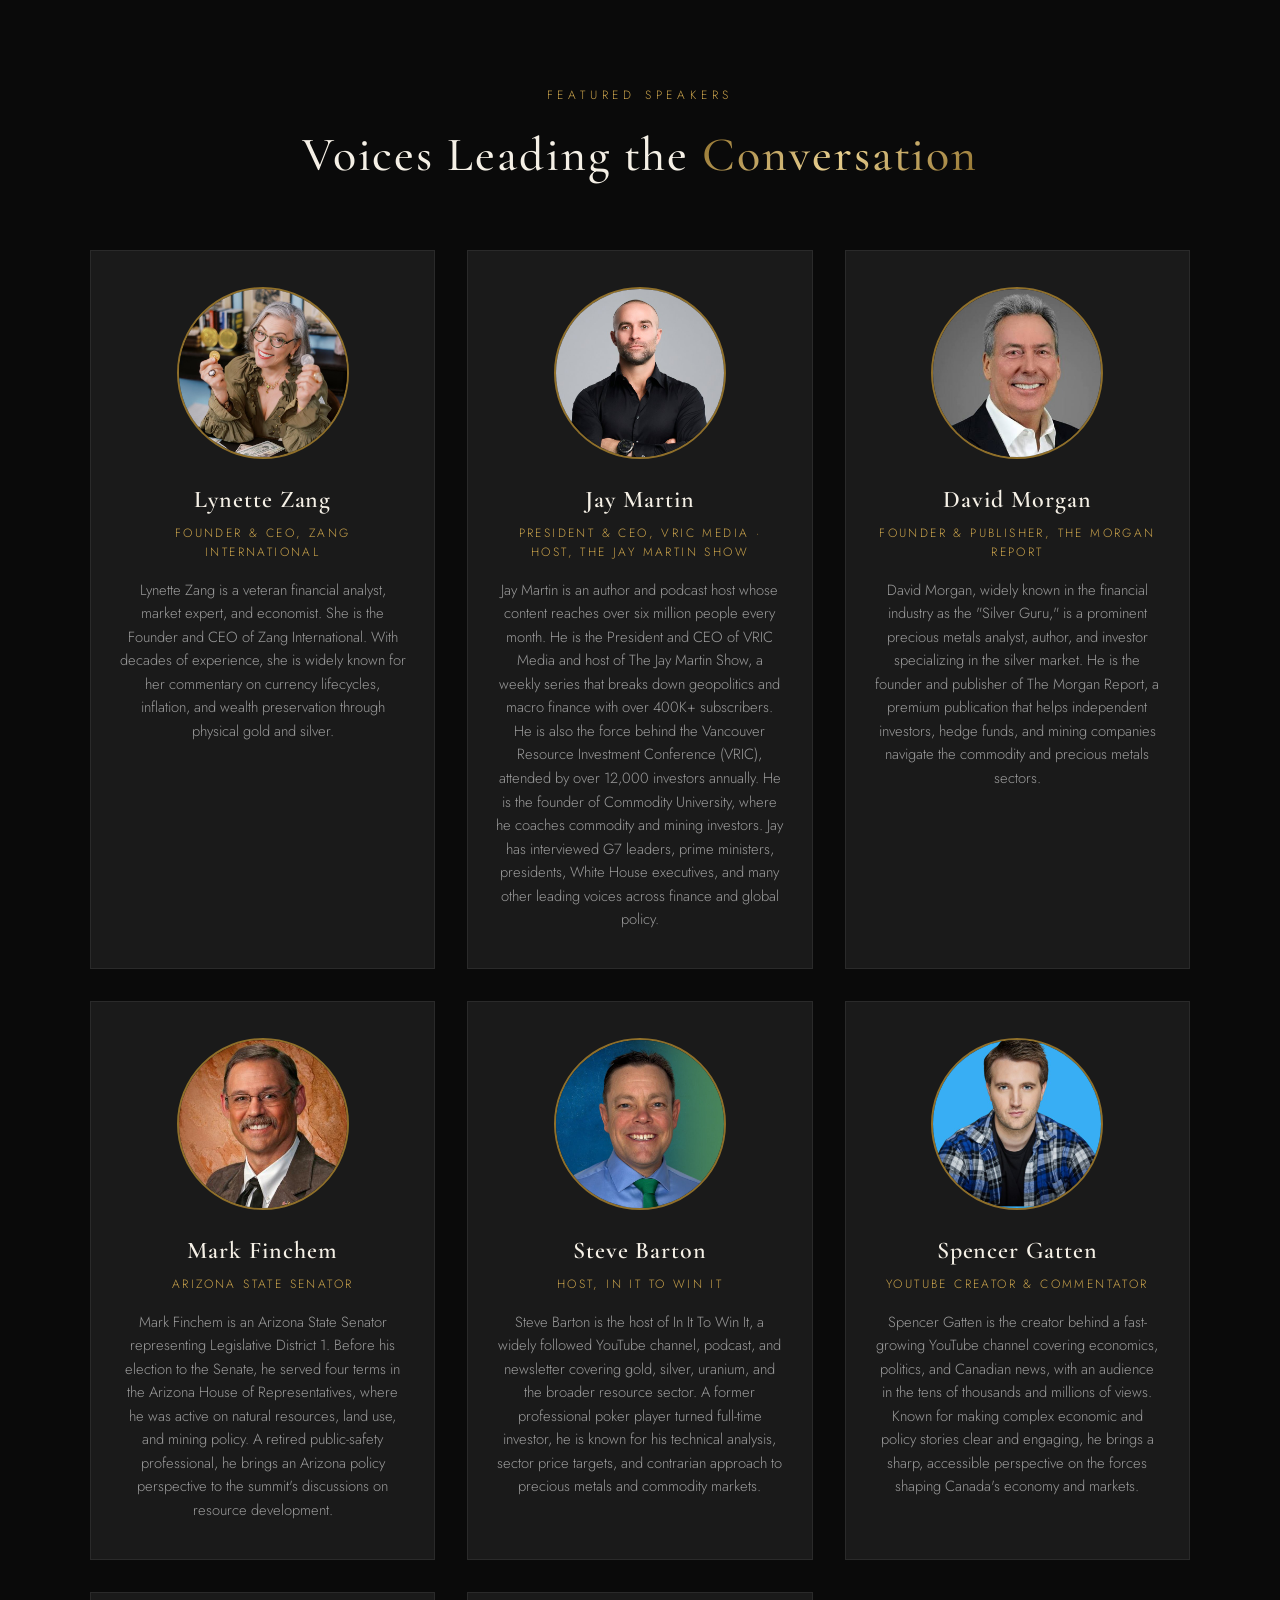
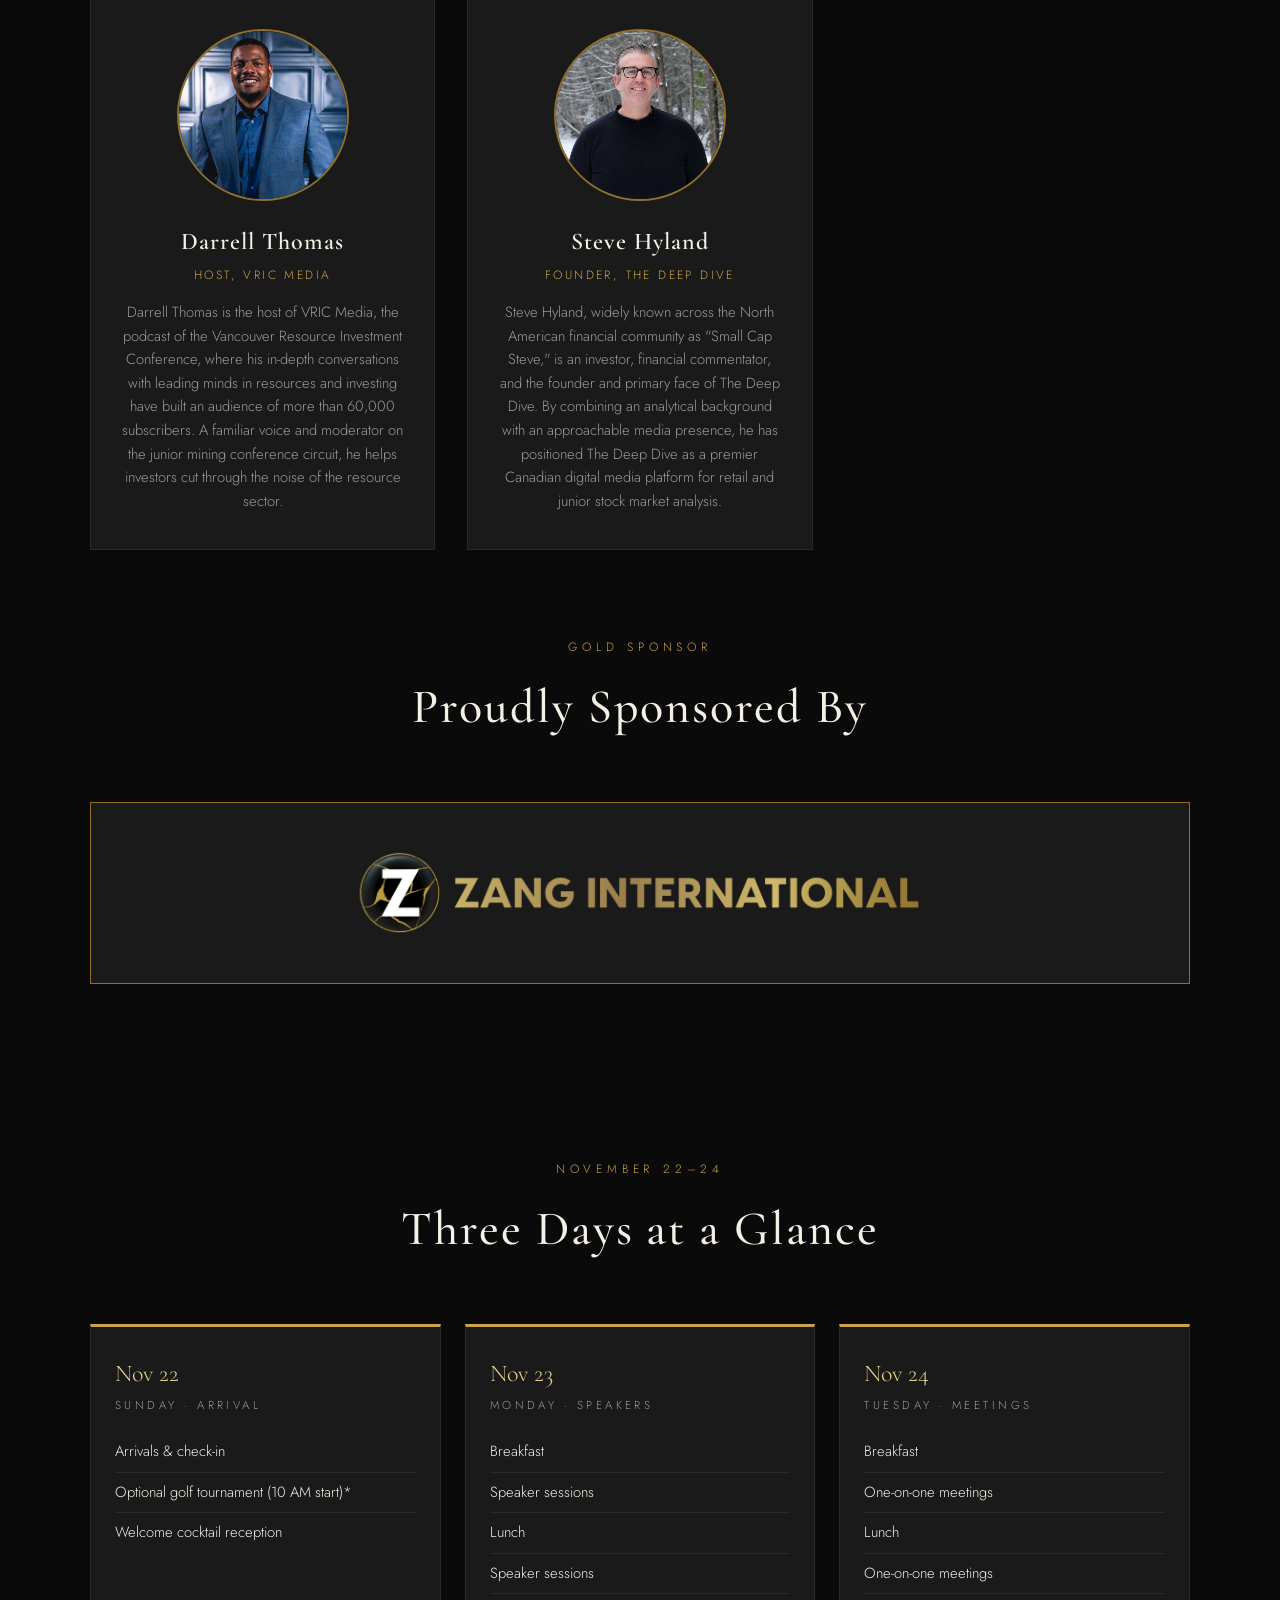
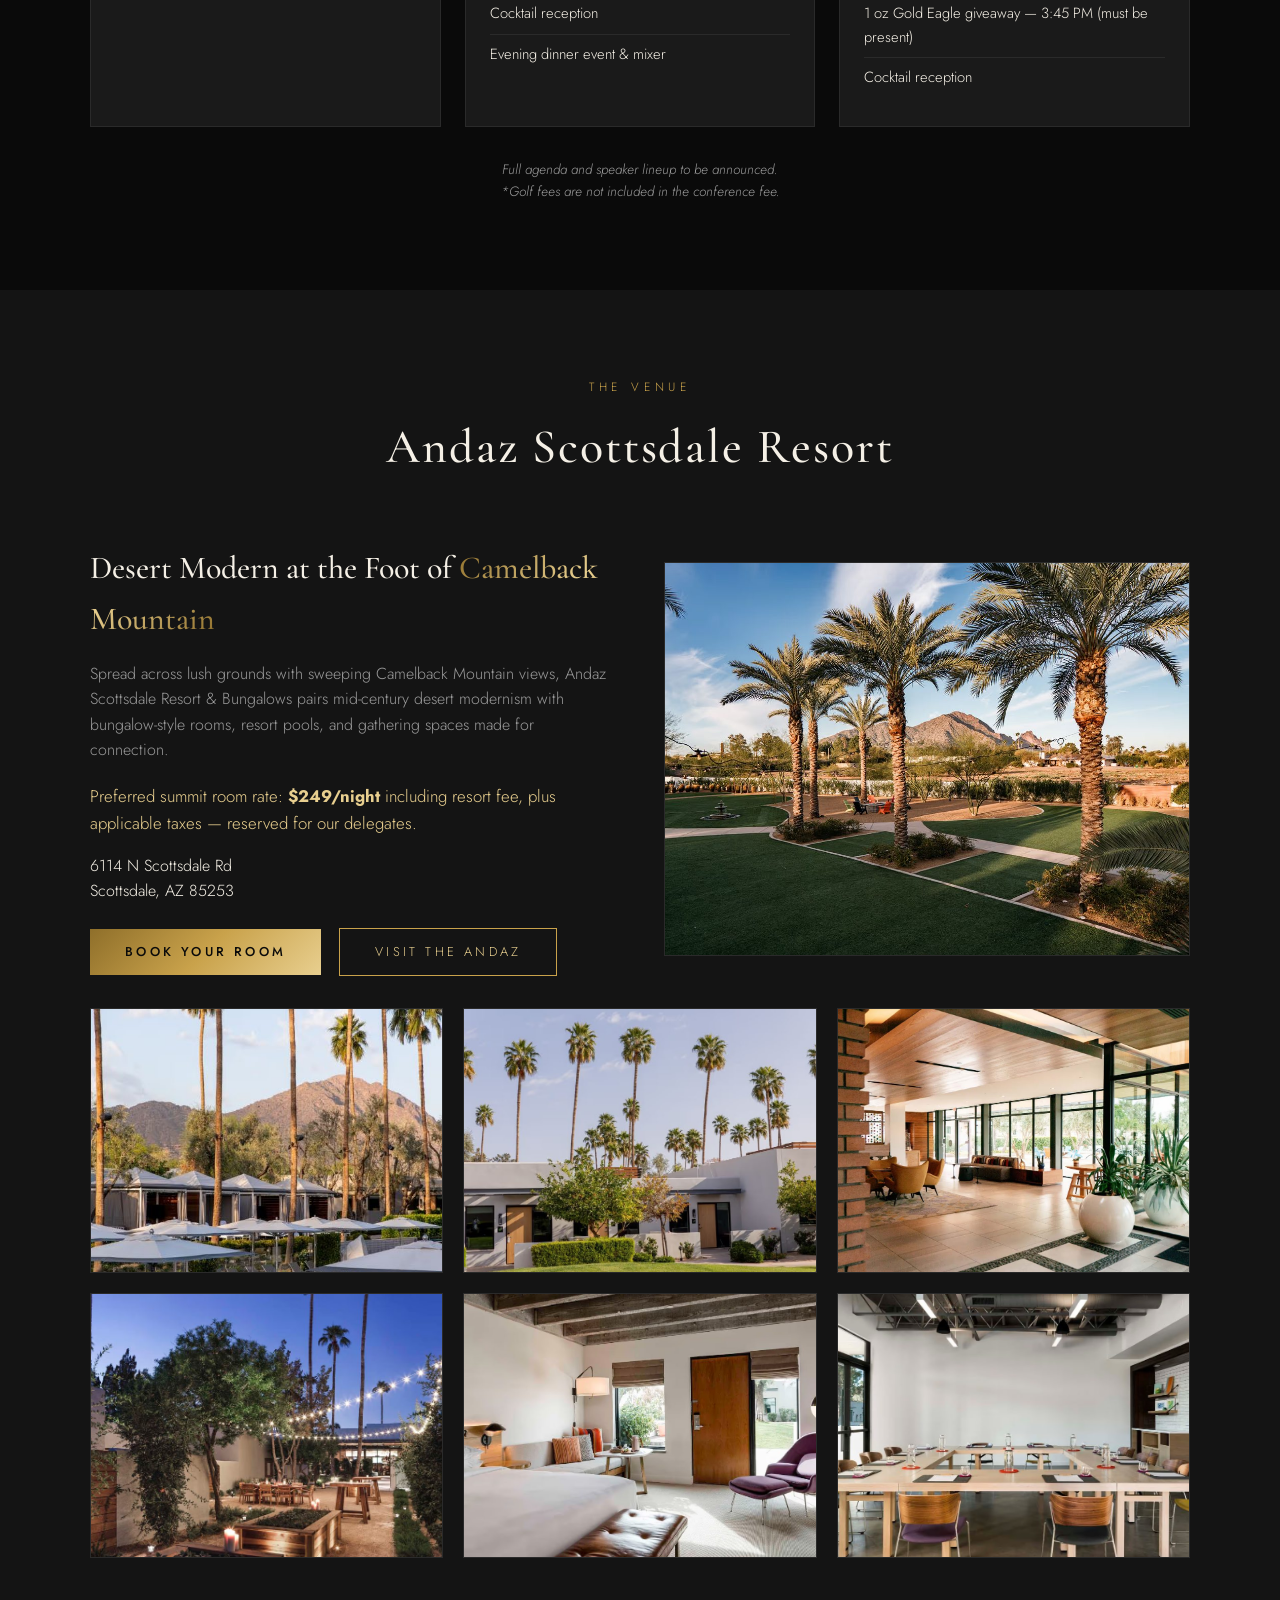
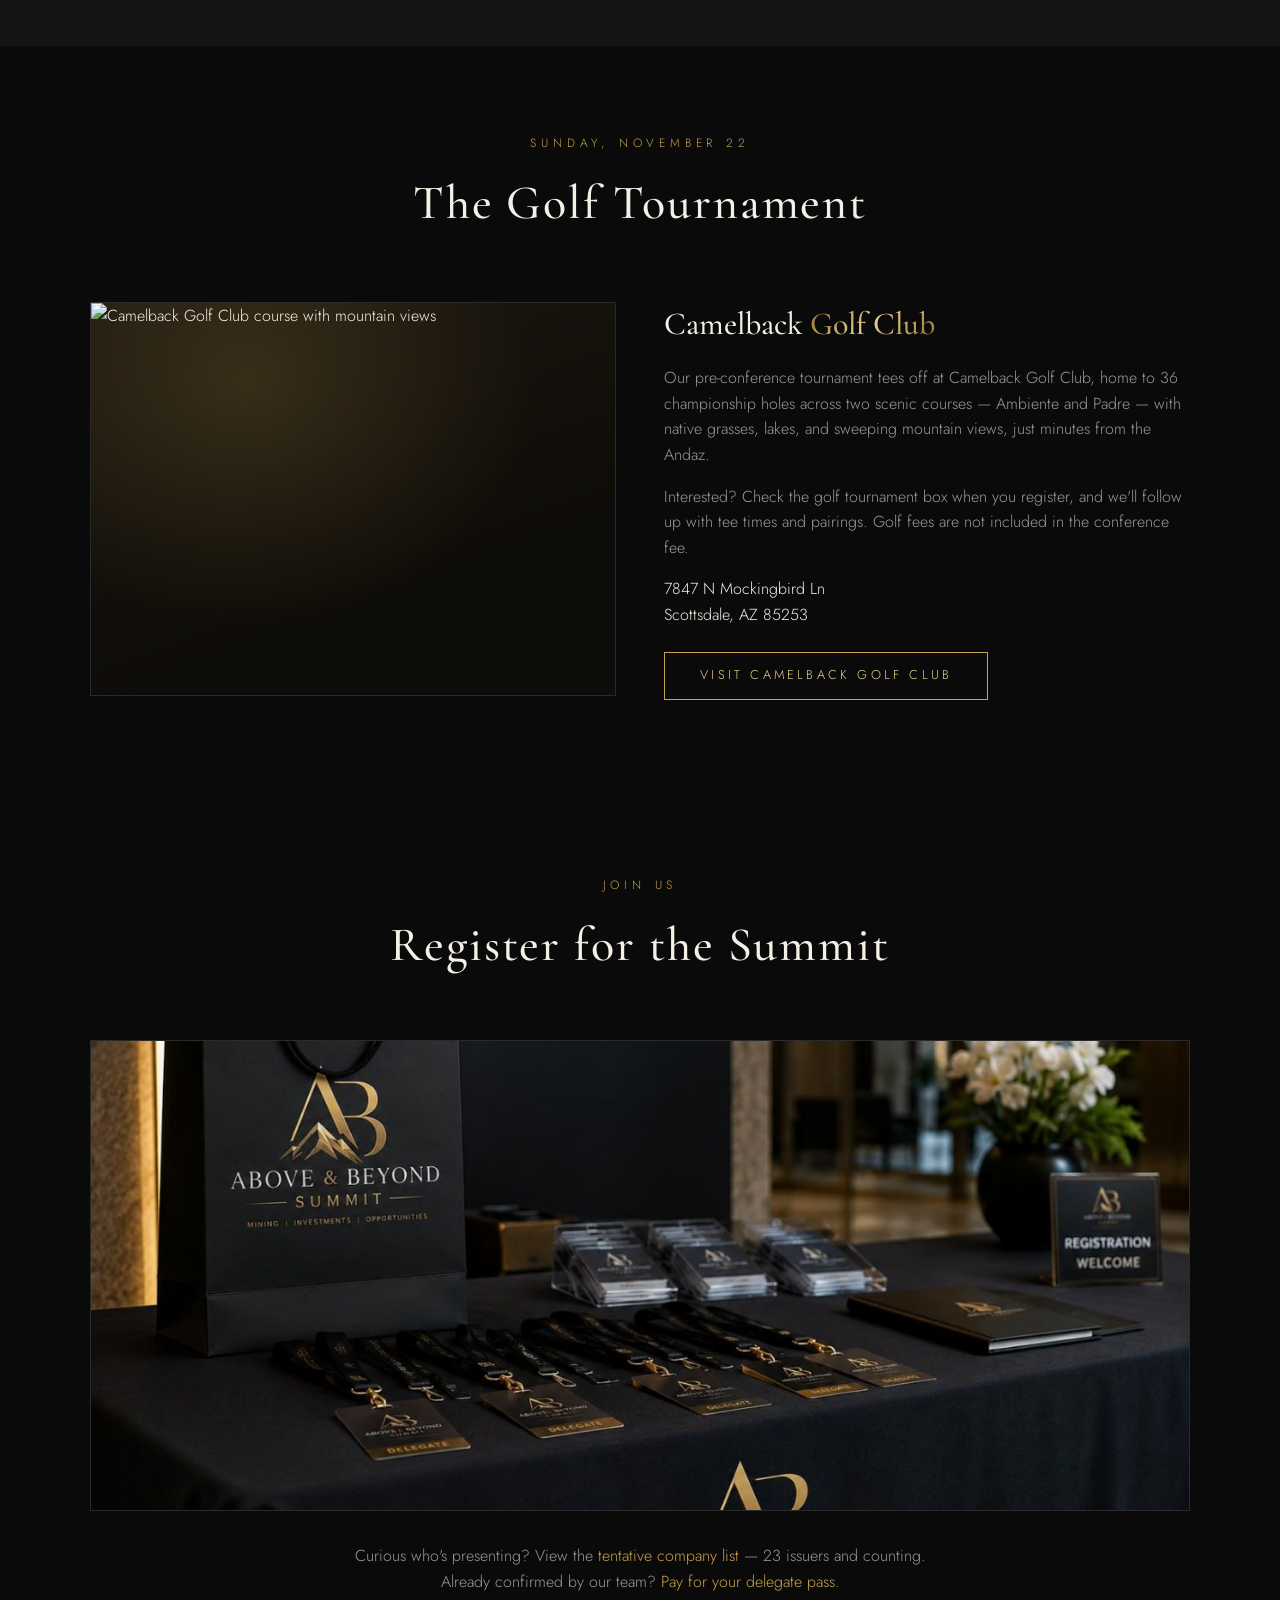
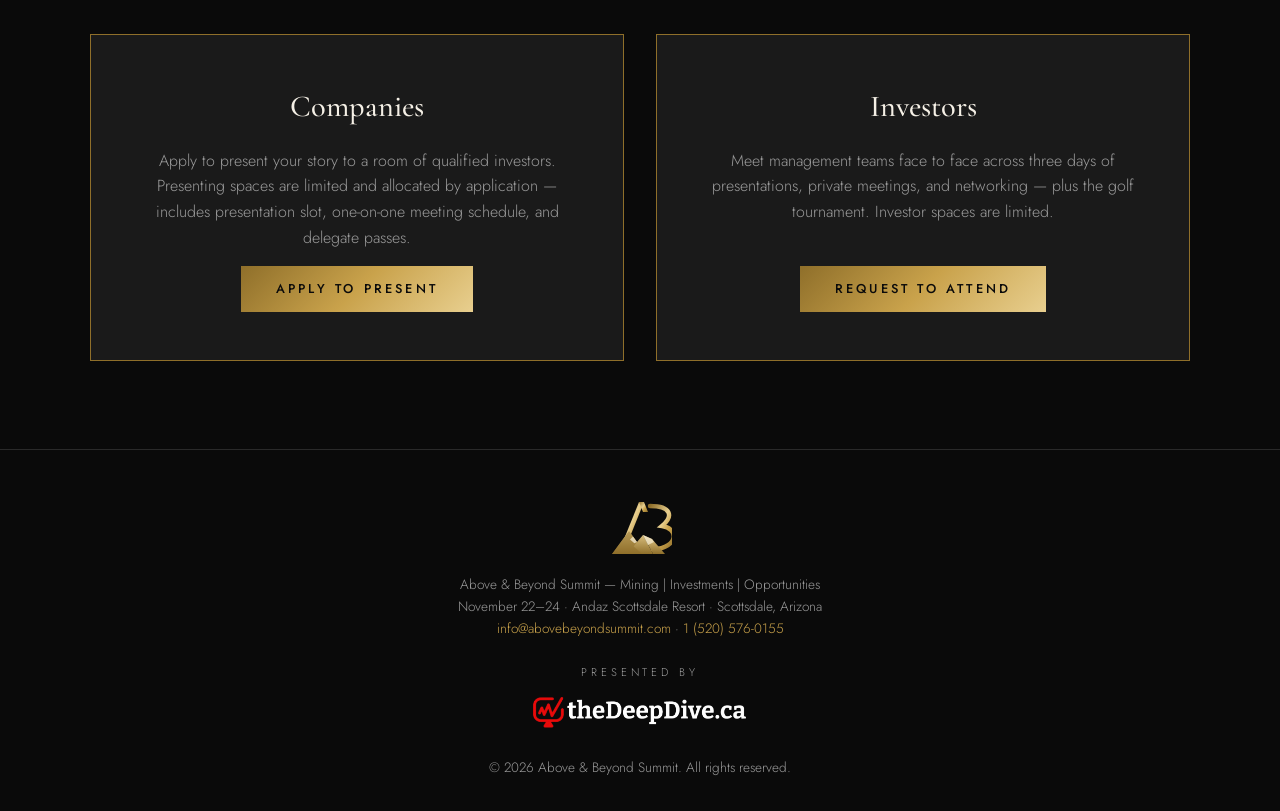
==== commit 45081ca6: "Clarify golf fees not included in conference fee (all golf mentions)" ====
--- a/index.html
+++ b/index.html
@@ -169,7 +169,7 @@
         <div class="dow">Sunday · Arrival</div>
         <ul>
           <li>Arrivals &amp; check-in</li>
-          <li>Optional golf tournament (10 AM start)</li>
+          <li>Optional golf tournament (10 AM start)*</li>
           <li>Welcome cocktail reception</li>
         </ul>
       </div>
@@ -198,7 +198,7 @@
         </ul>
       </div>
     </div>
-    <p class="agenda-note">Full agenda and speaker lineup to be announced.</p>
+    <p class="agenda-note">Full agenda and speaker lineup to be announced.<br>*Golf fees are not included in the conference fee.</p>
   </div>
 </section>
 
@@ -248,7 +248,7 @@
       <div>
         <h3>Camelback <span class="gold-text">Golf Club</span></h3>
         <p>Our pre-conference tournament tees off at Camelback Golf Club, home to 36 championship holes across two scenic courses — Ambiente and Padre — with native grasses, lakes, and sweeping mountain views, just minutes from the Andaz.</p>
-        <p>Interested? Check the golf tournament box when you register, and we'll follow up with tee times and pairings.</p>
+        <p>Interested? Check the golf tournament box when you register, and we'll follow up with tee times and pairings. Golf fees are not included in the conference fee.</p>
         <address class="address">7847 N Mockingbird Ln<br>Scottsdale, AZ 85253</address>
         <a class="btn" href="https://www.camelbackgolf.com/" target="_blank" rel="noopener">Visit Camelback Golf Club</a>
       </div>
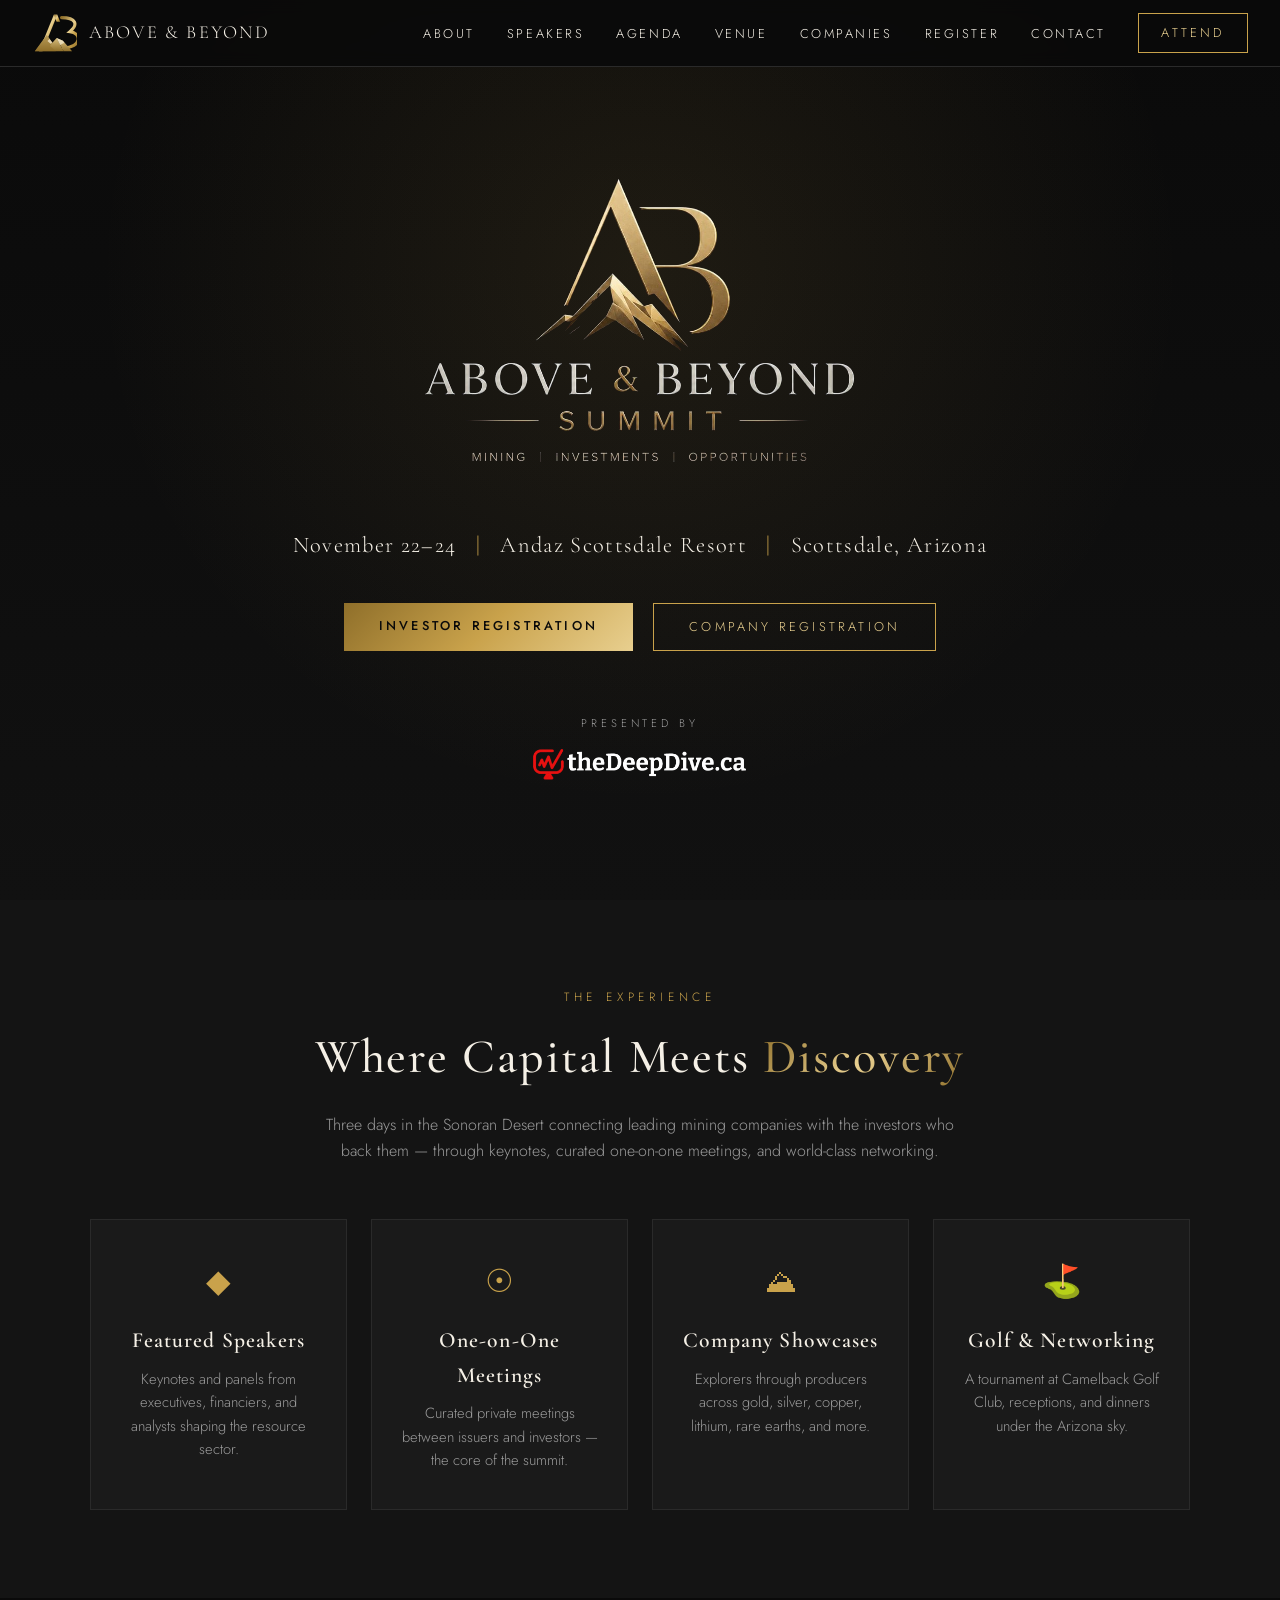
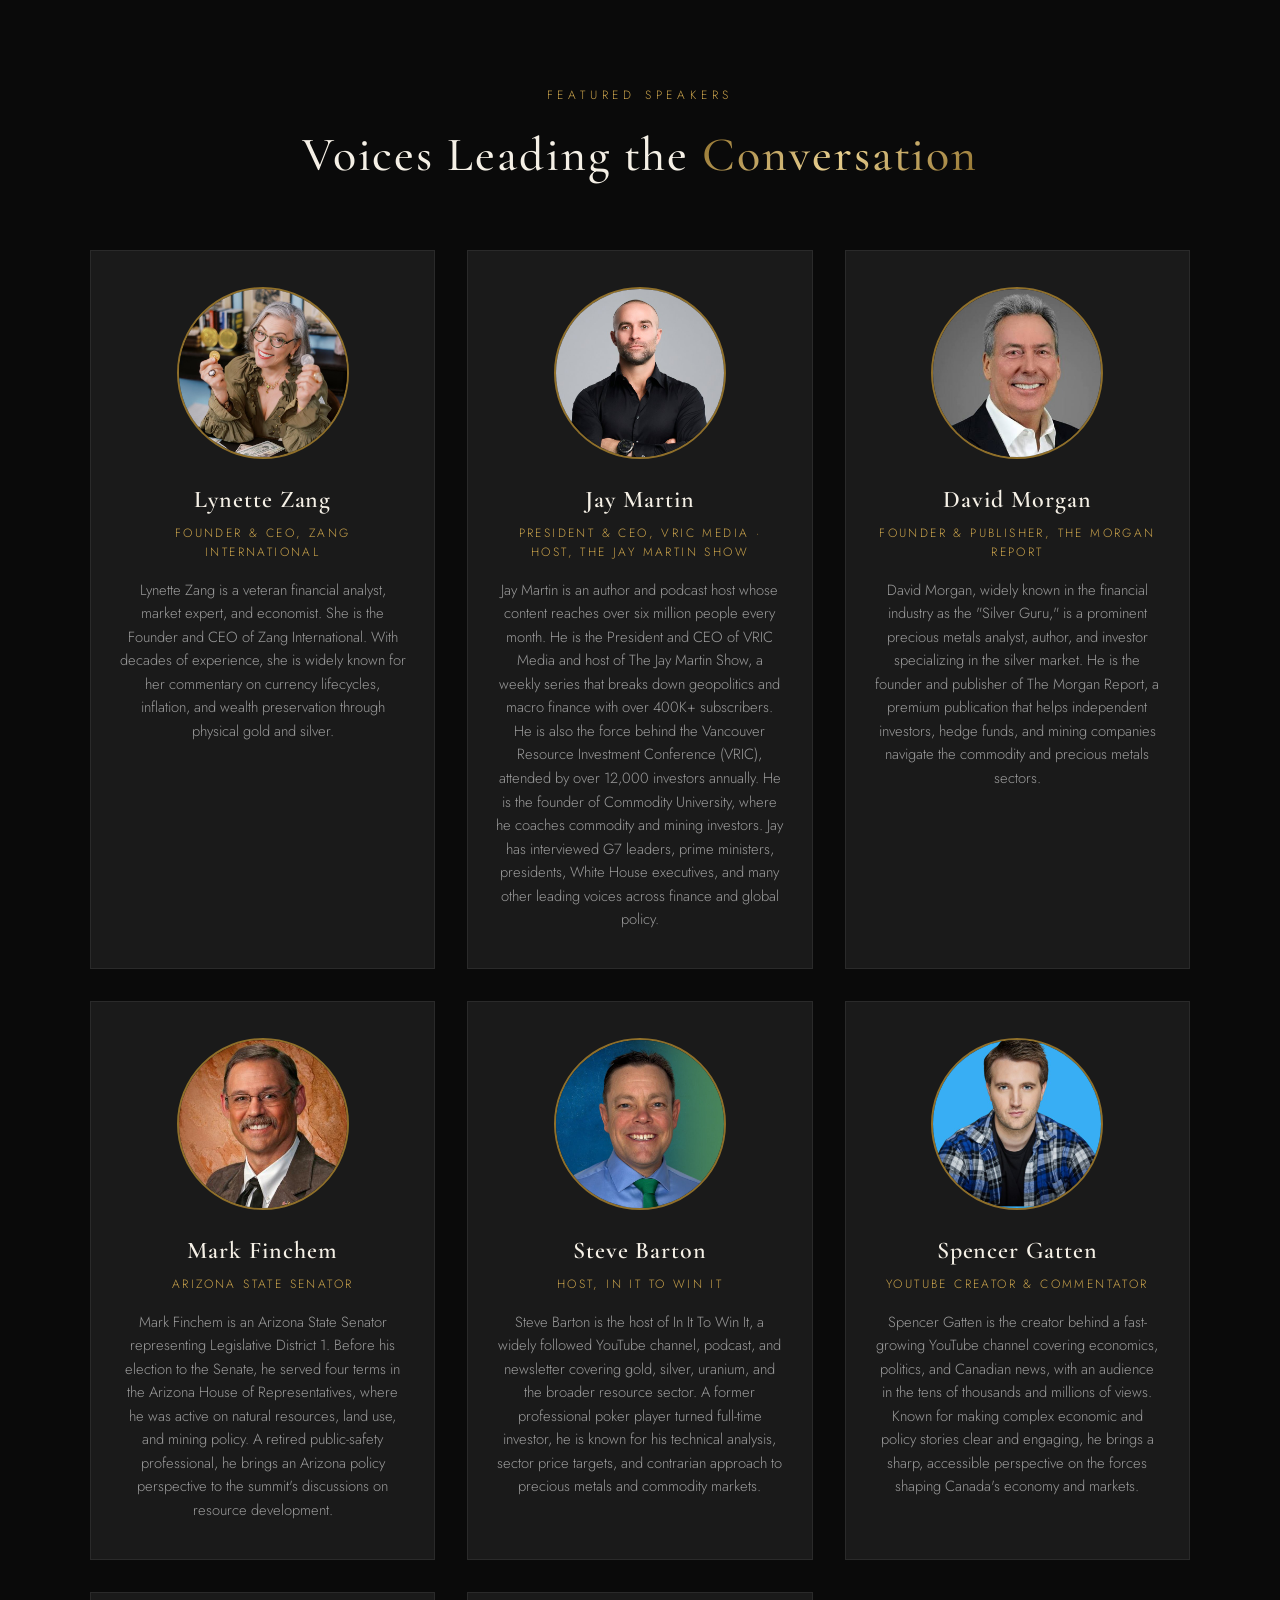
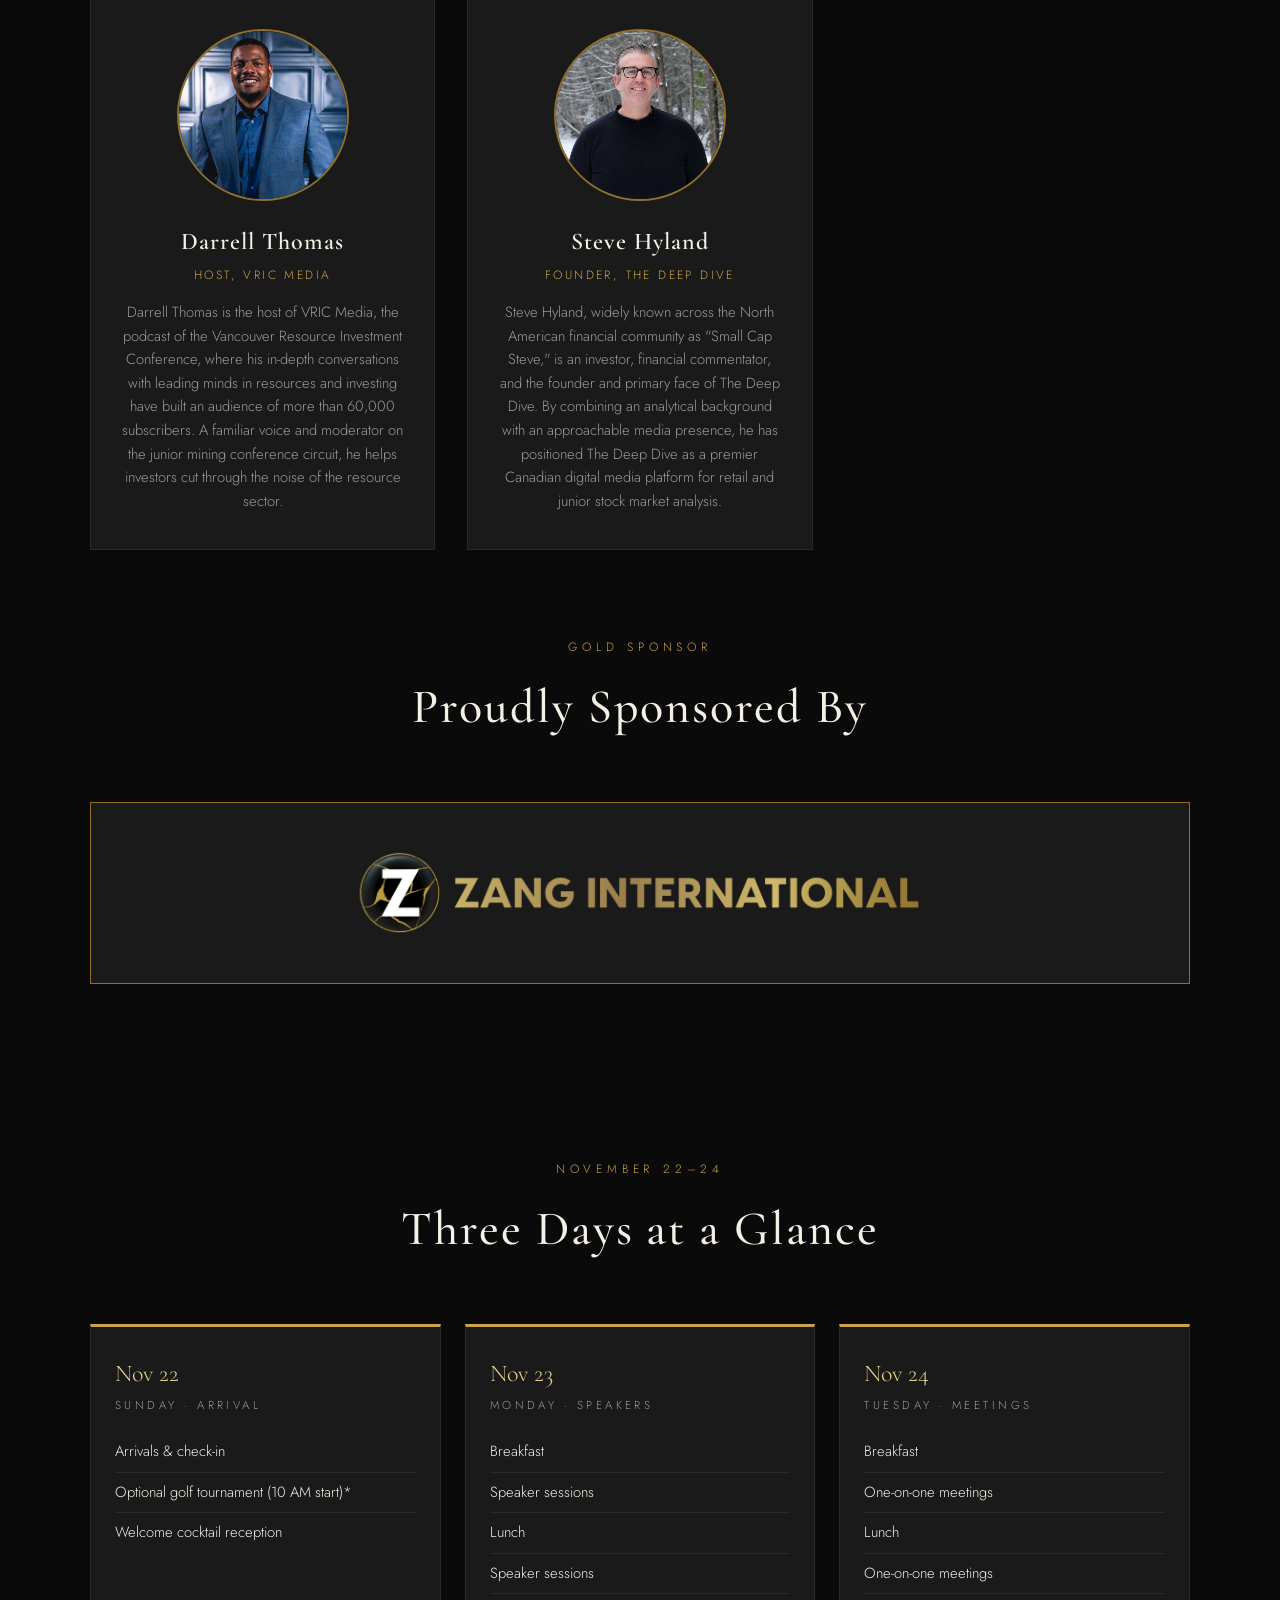
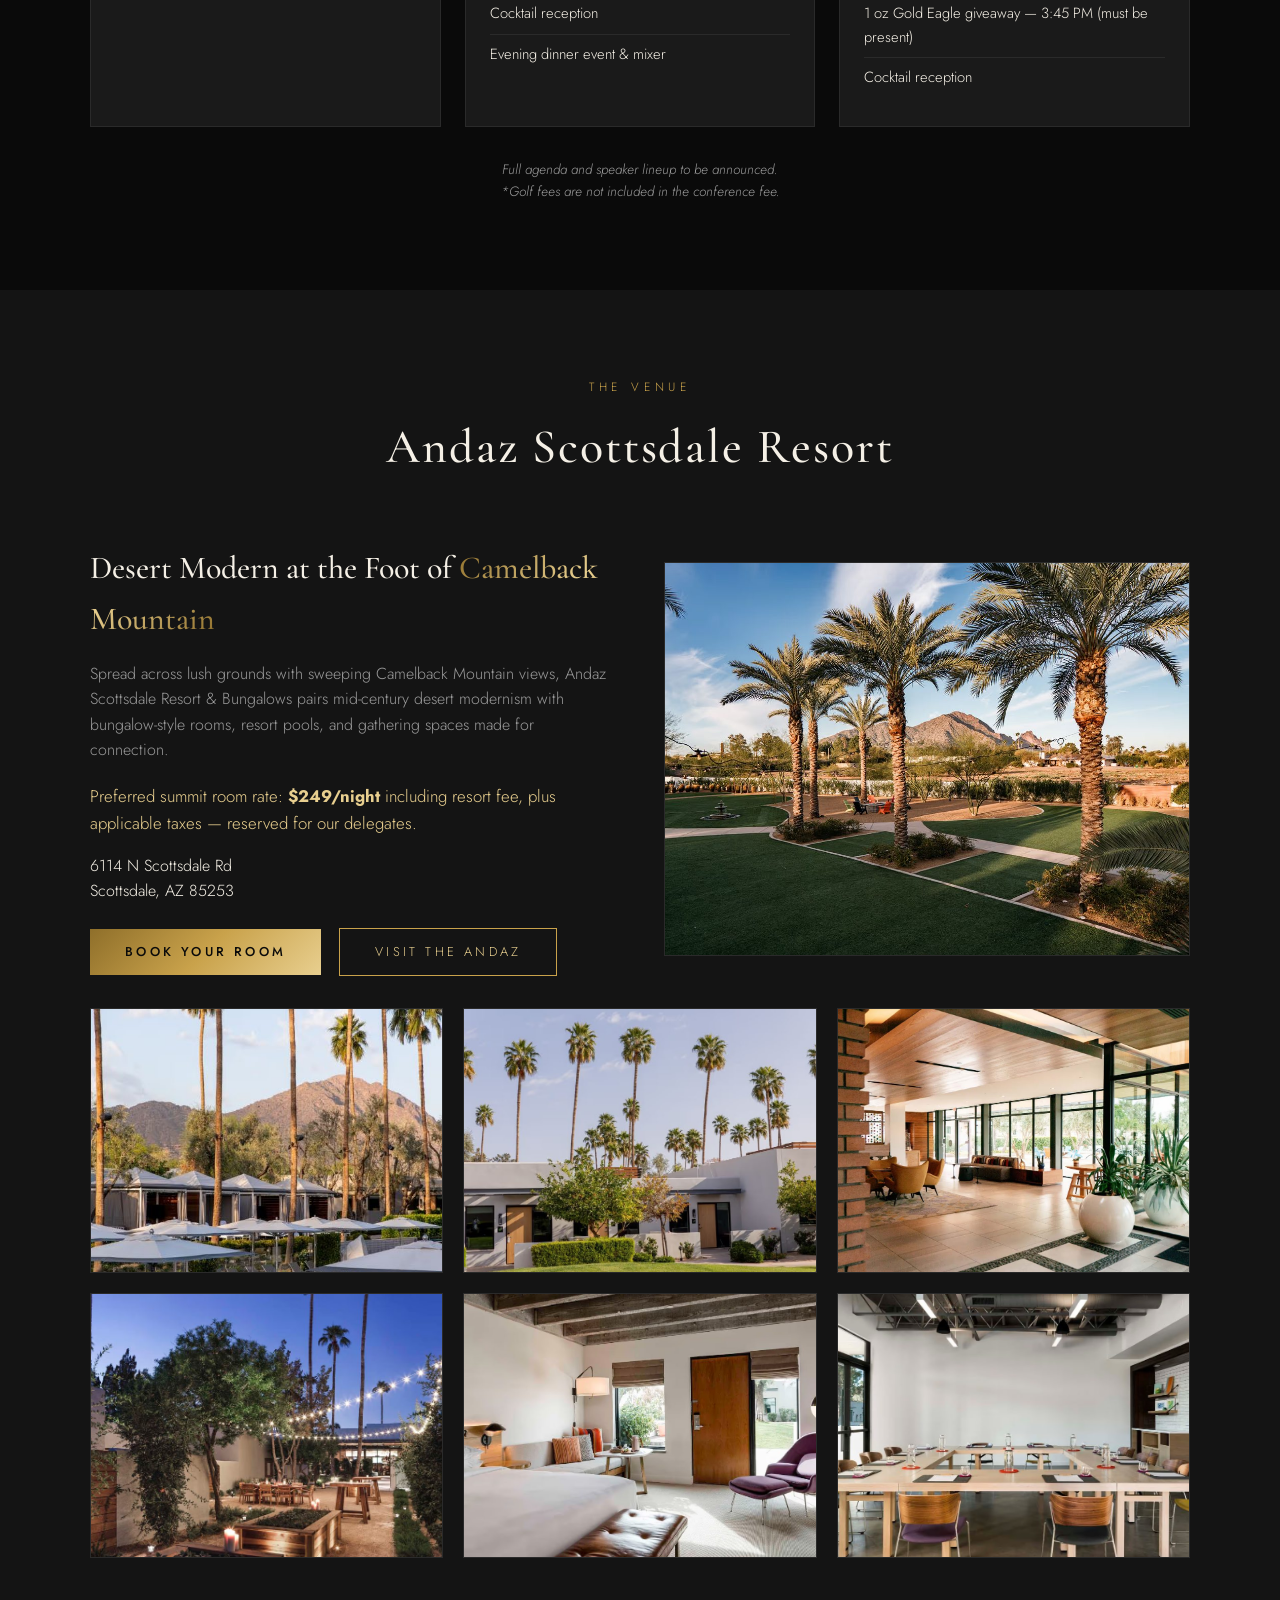
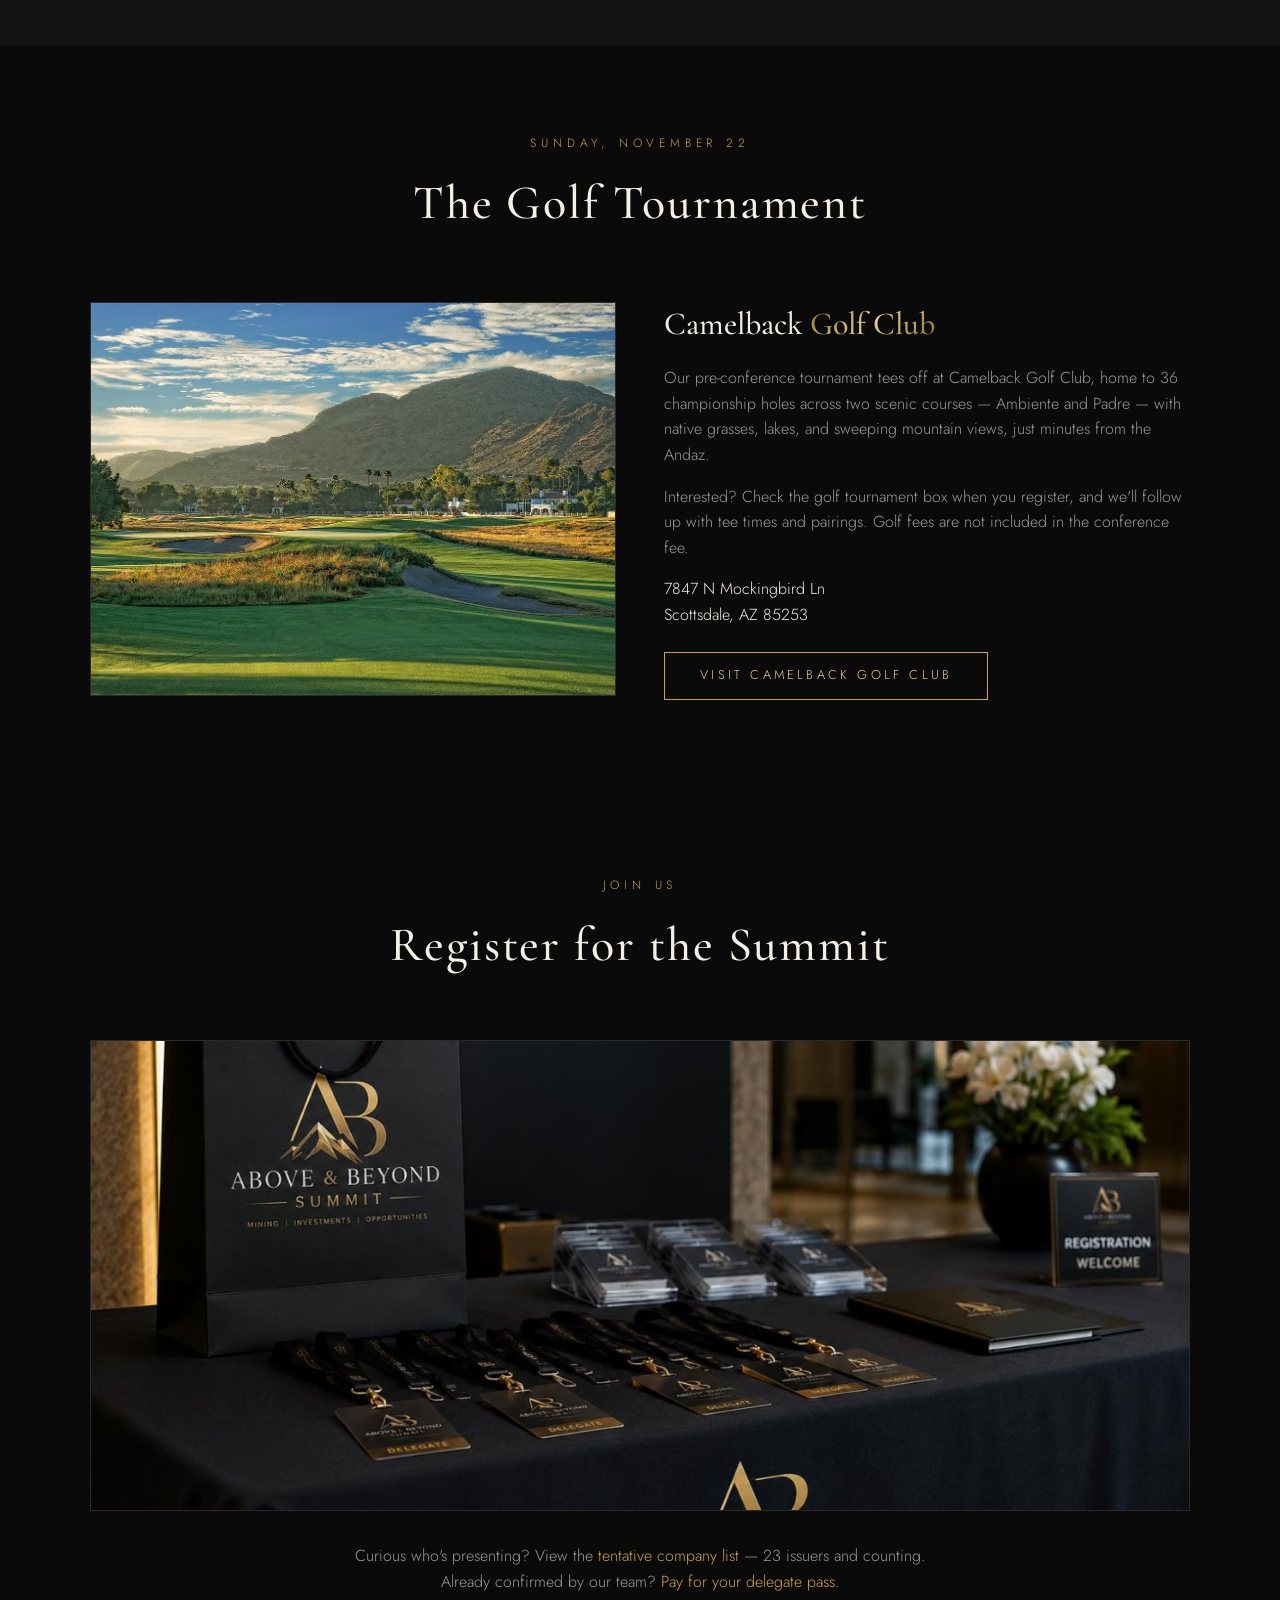
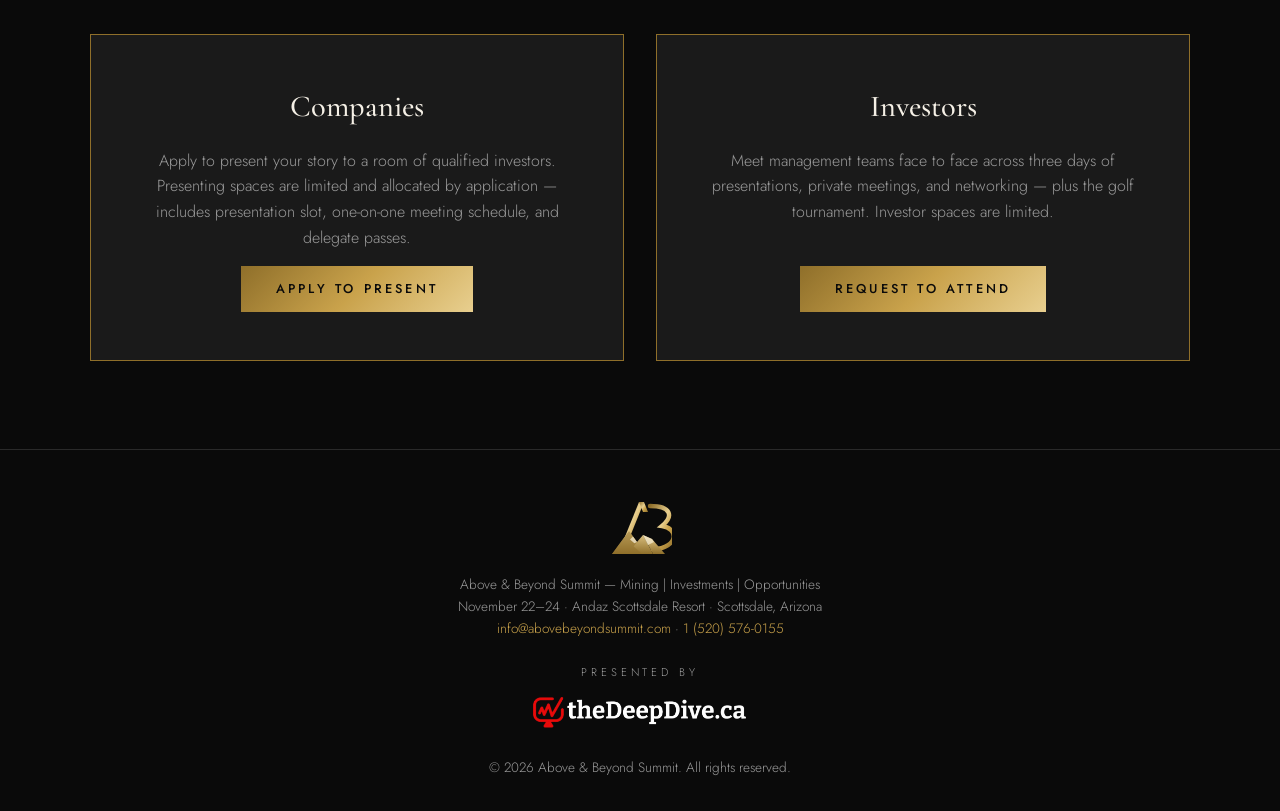
==== commit 16336beb: "Host Camelback golf photo locally (hotlinked image had broken)" ====
--- a/index.html
+++ b/index.html
@@ -243,7 +243,7 @@
     <div class="venue-split">
       <!-- Image hotlinked from camelbackgolf.com — swap for a local photo in /assets when available -->
       <figure class="photo">
-        <img src="https://www.camelbackgolf.com/resourcefiles/homeimages/club.jpg" alt="Camelback Golf Club course with mountain views">
+        <img src="assets/camelback-golf.jpg" alt="Camelback Golf Club course with mountain views">
       </figure>
       <div>
         <h3>Camelback <span class="gold-text">Golf Club</span></h3>
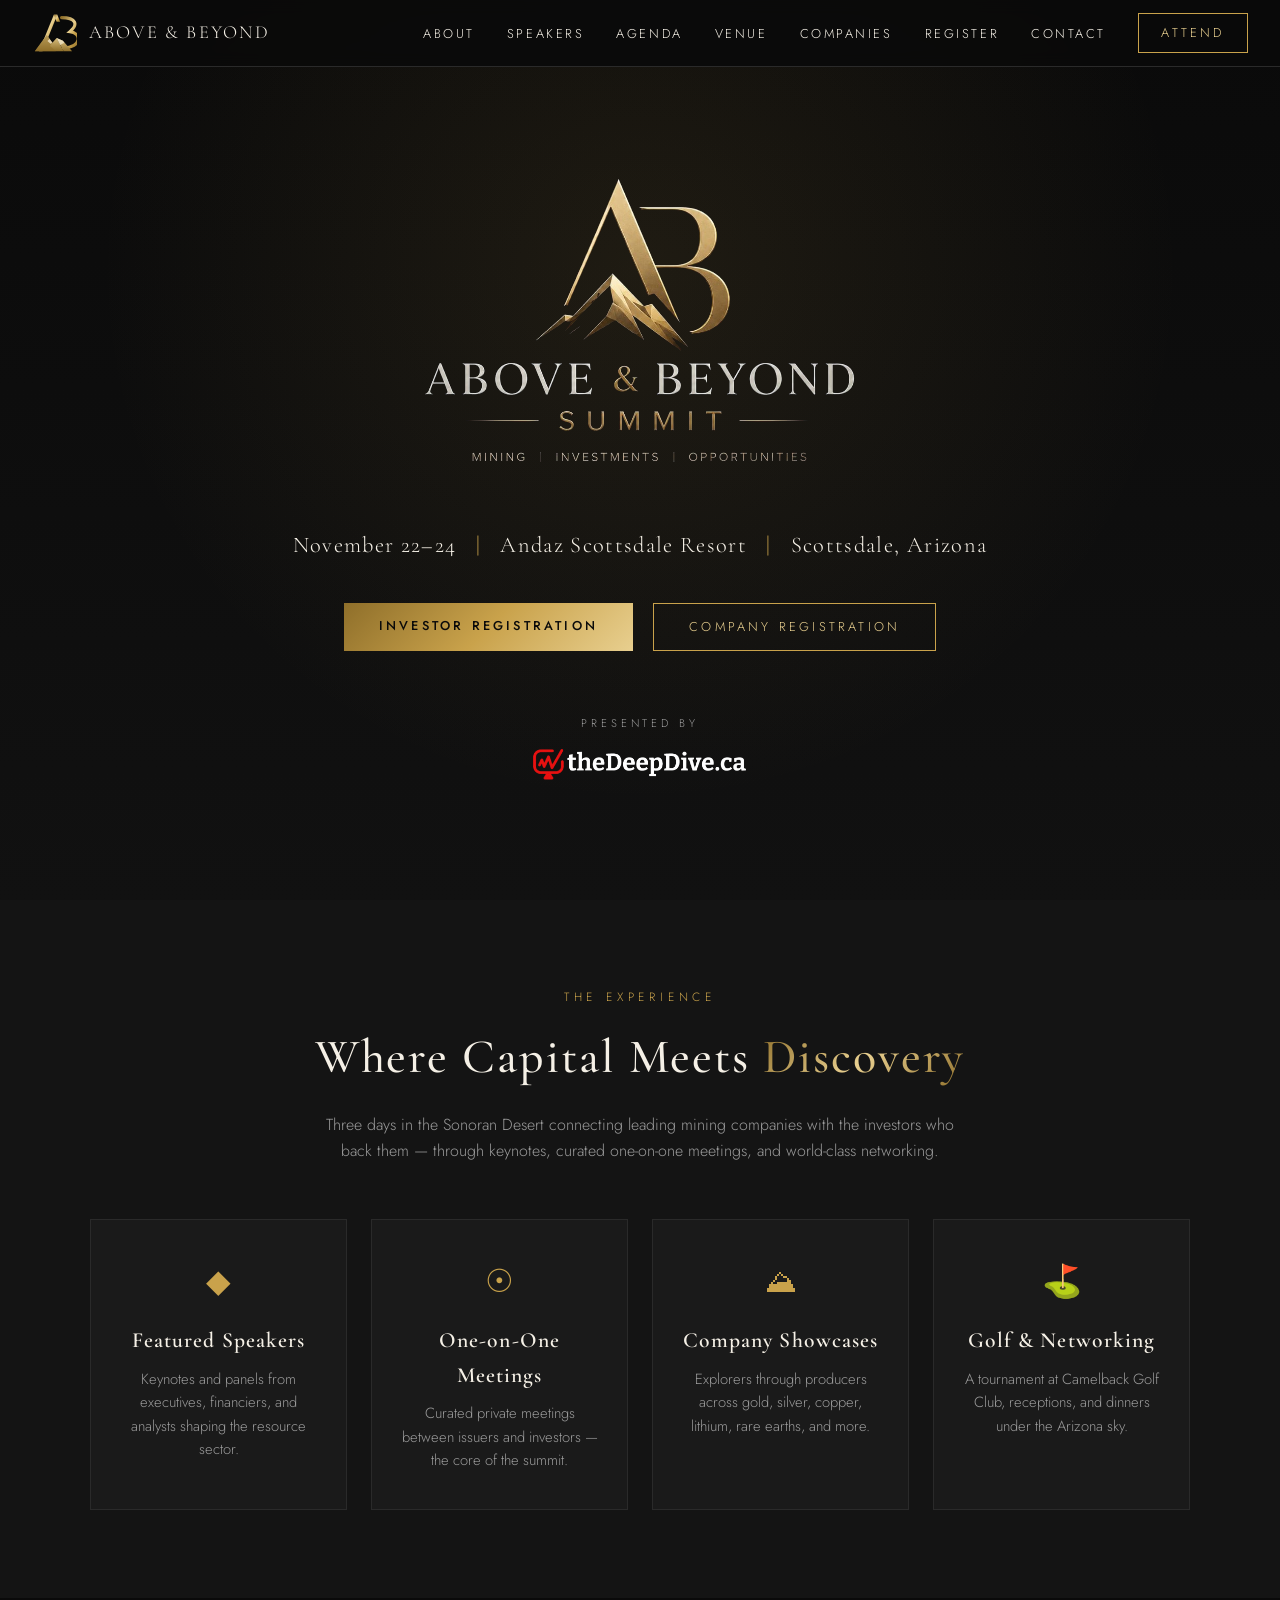
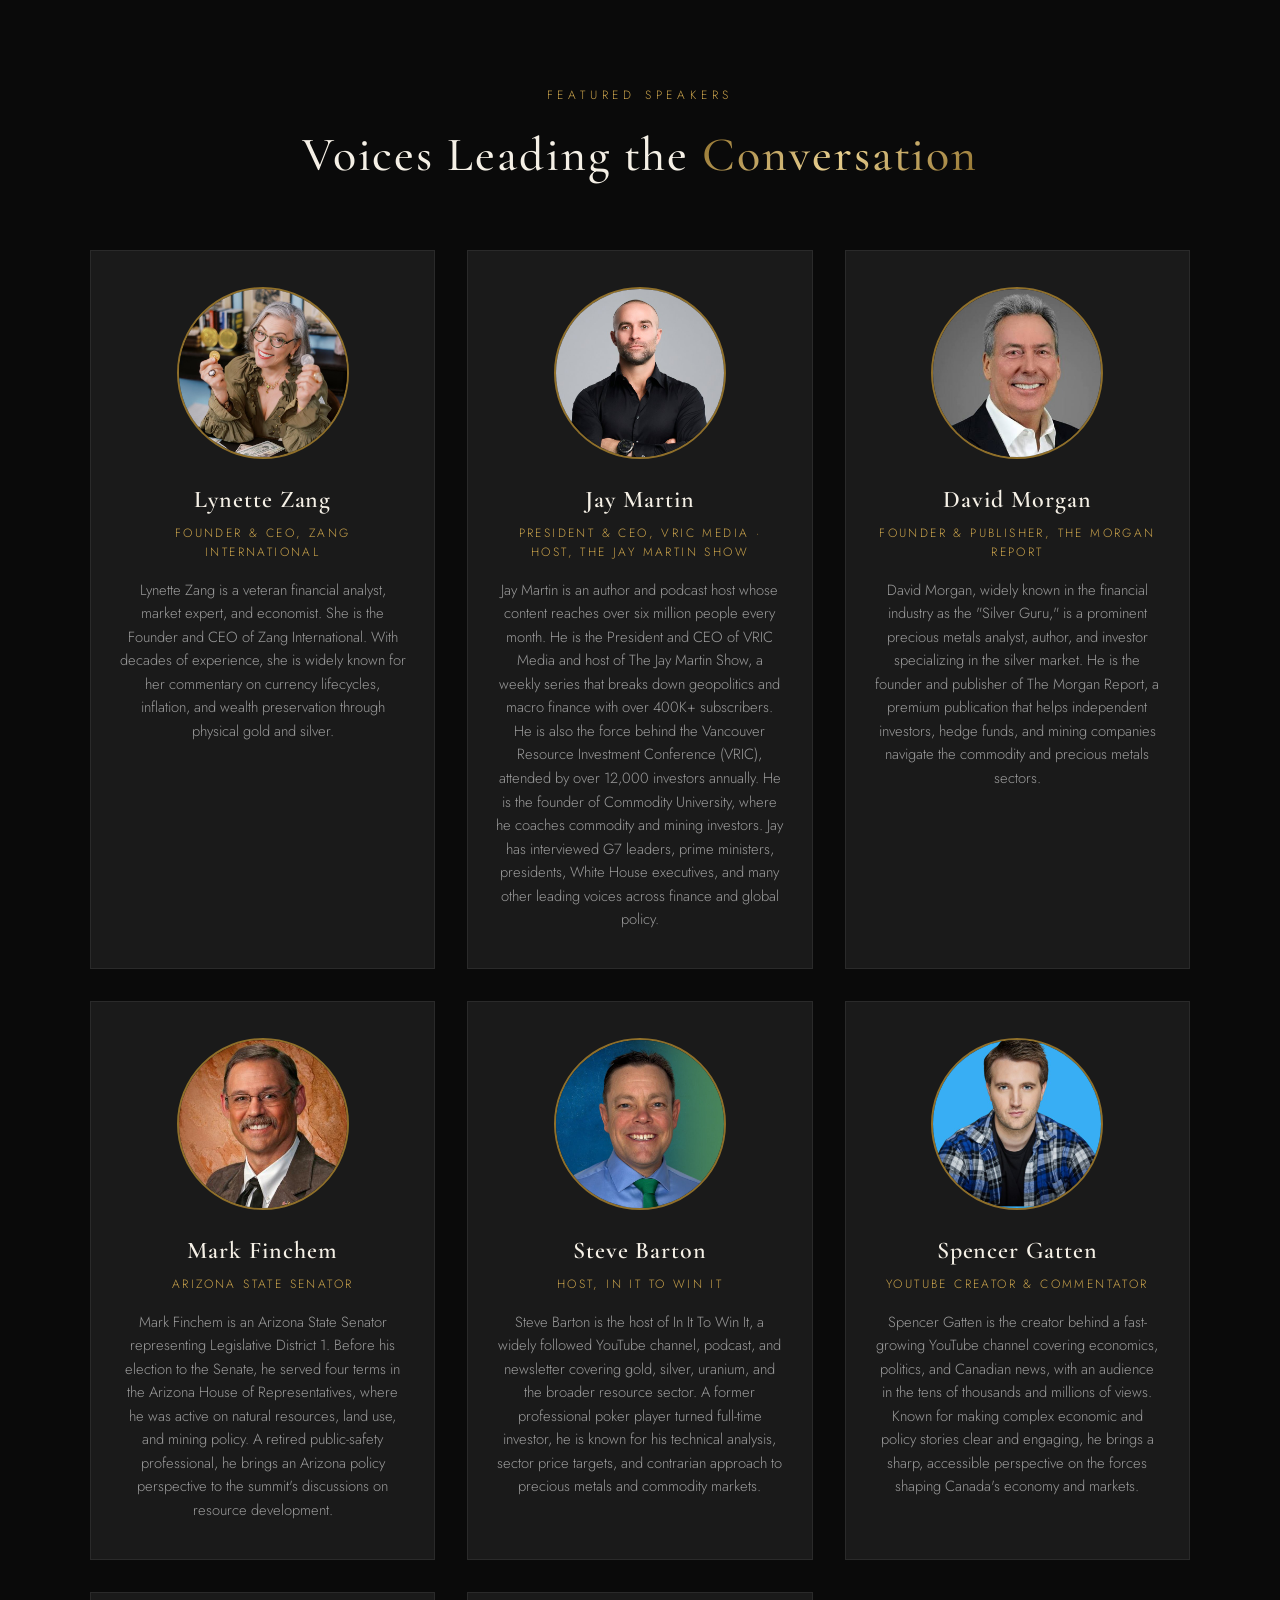
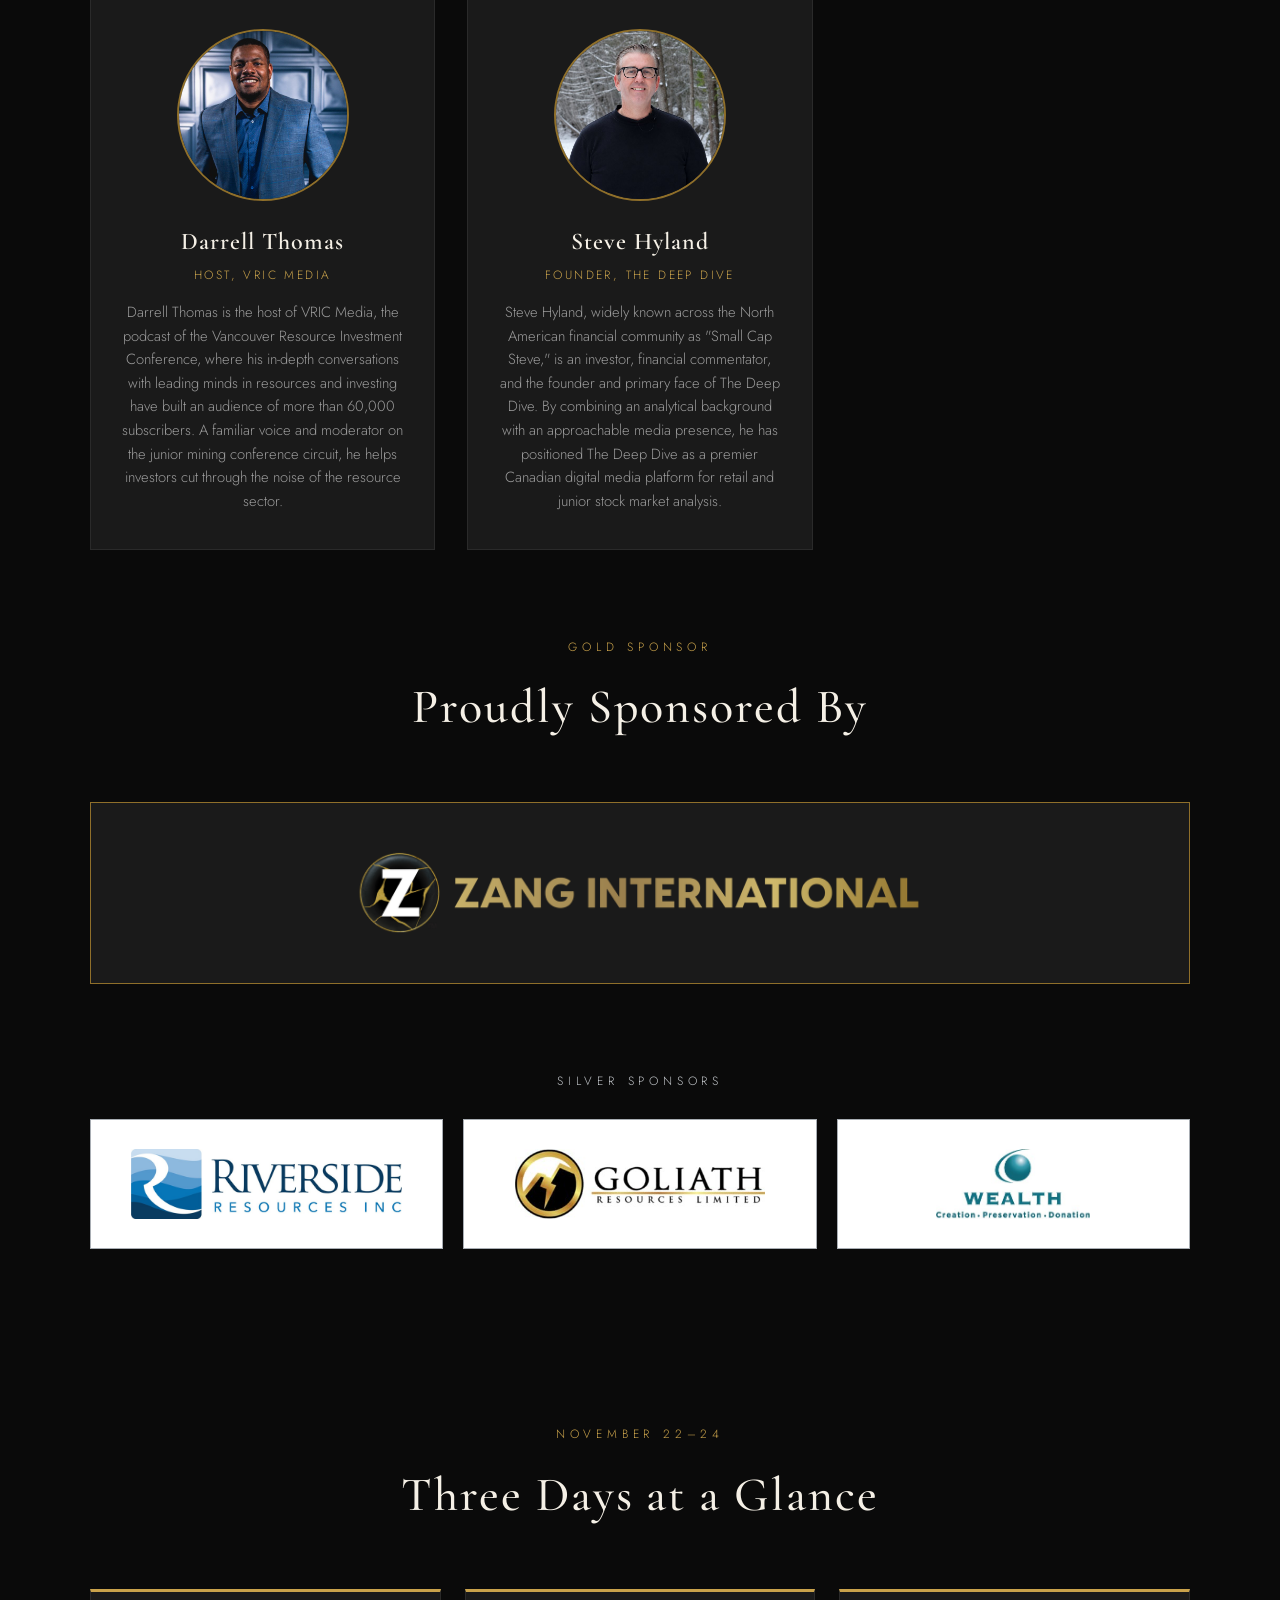
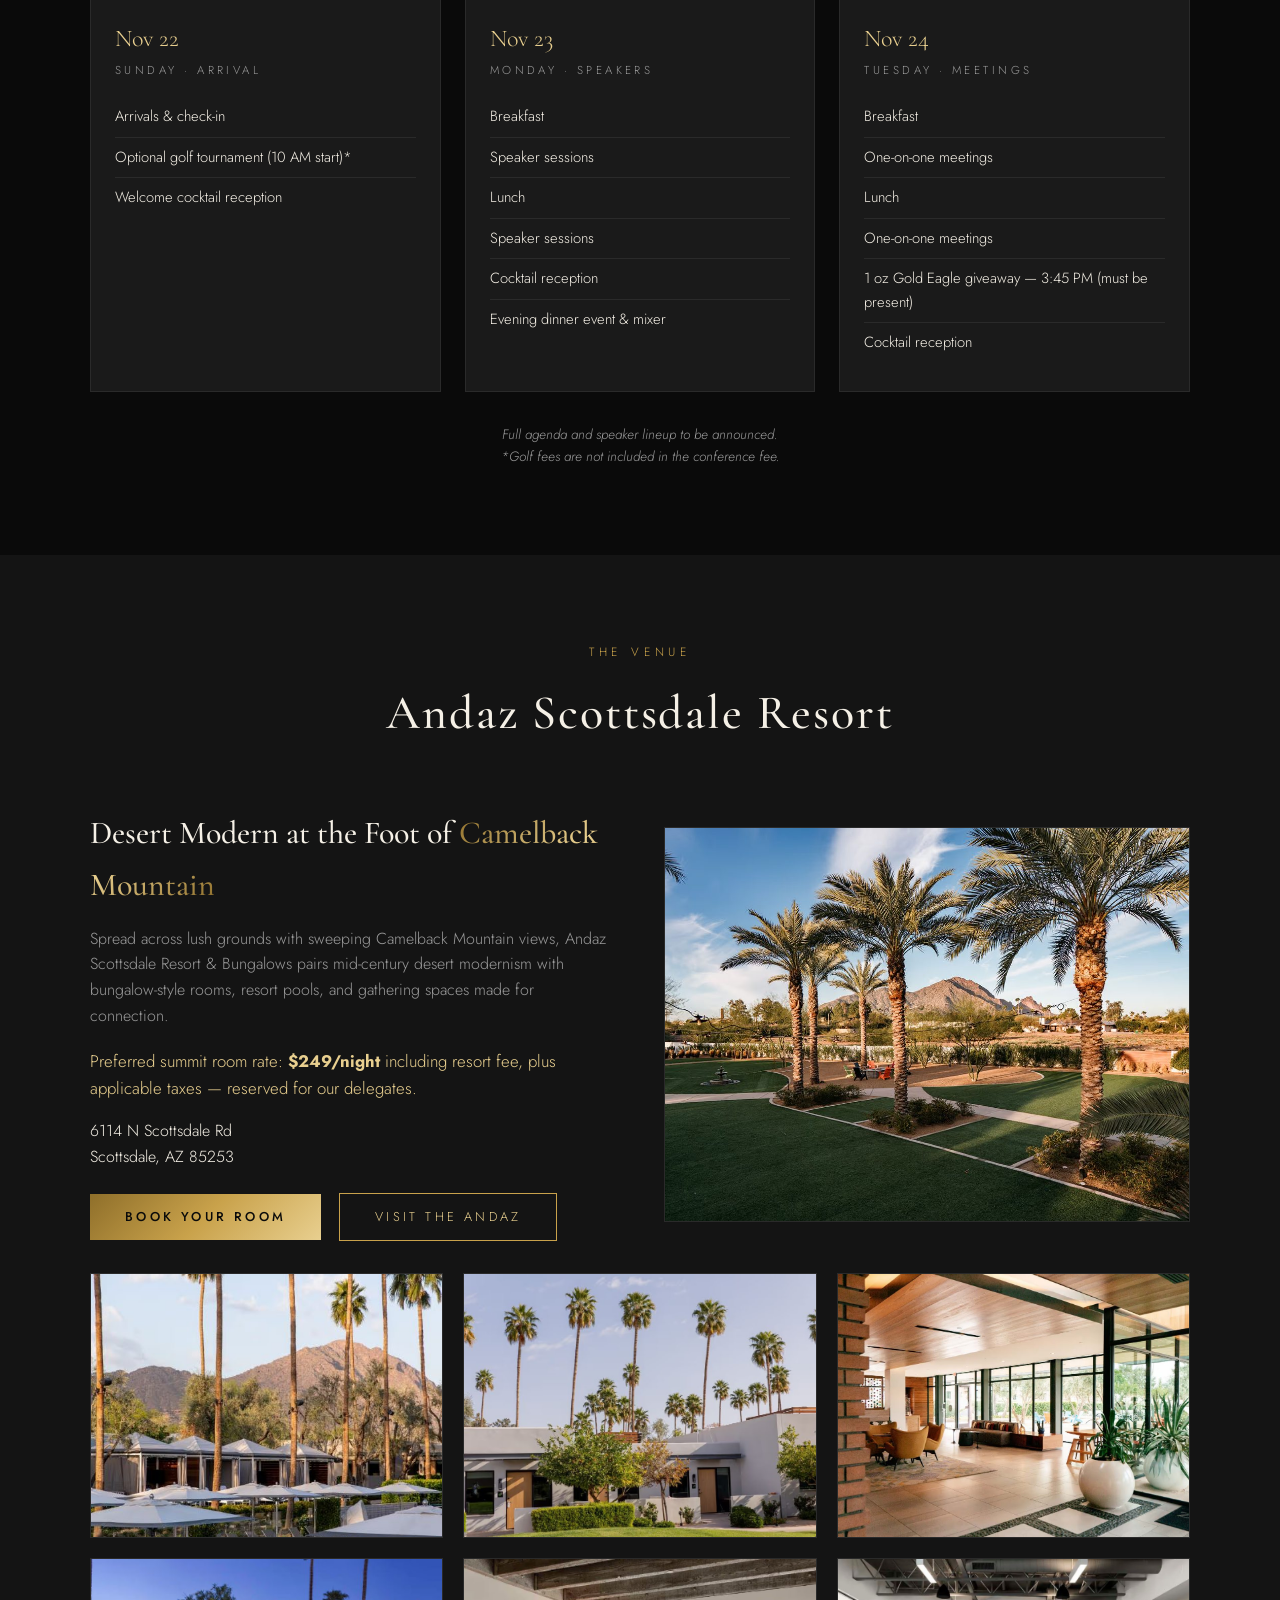
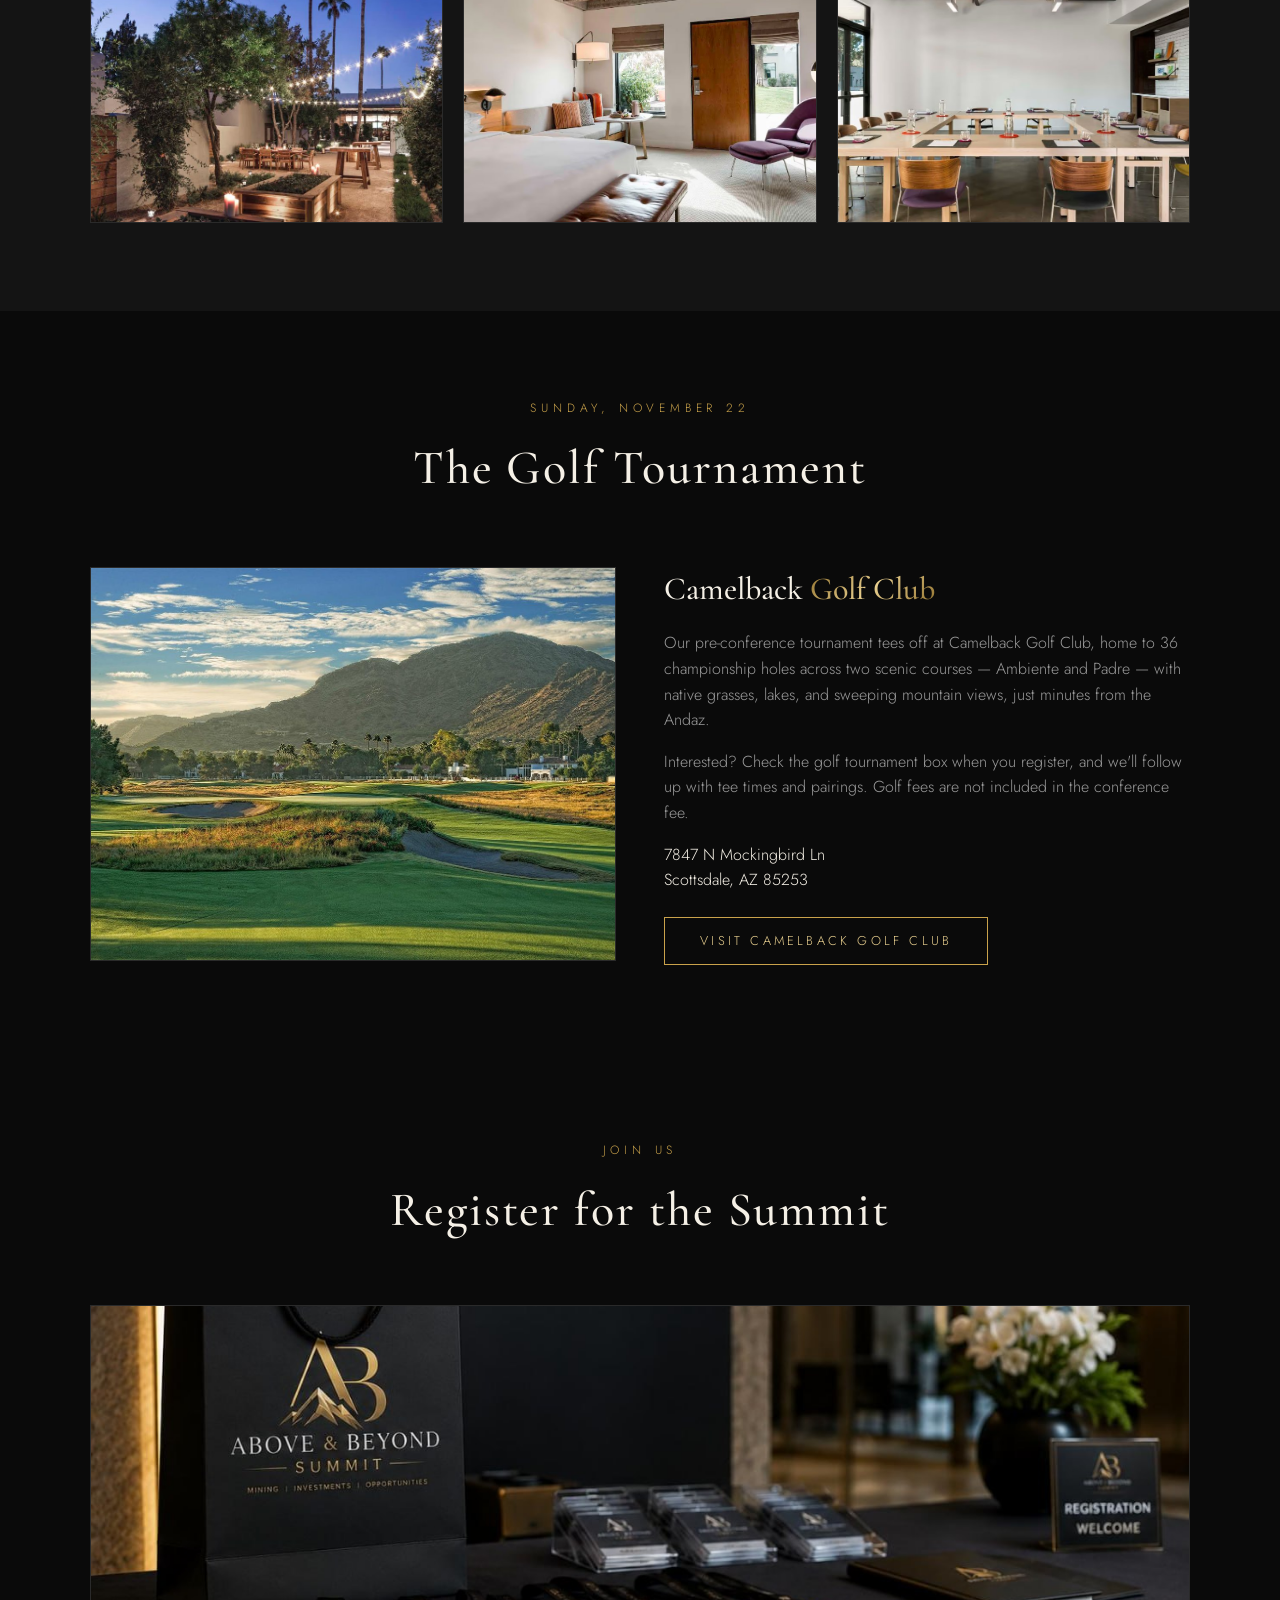
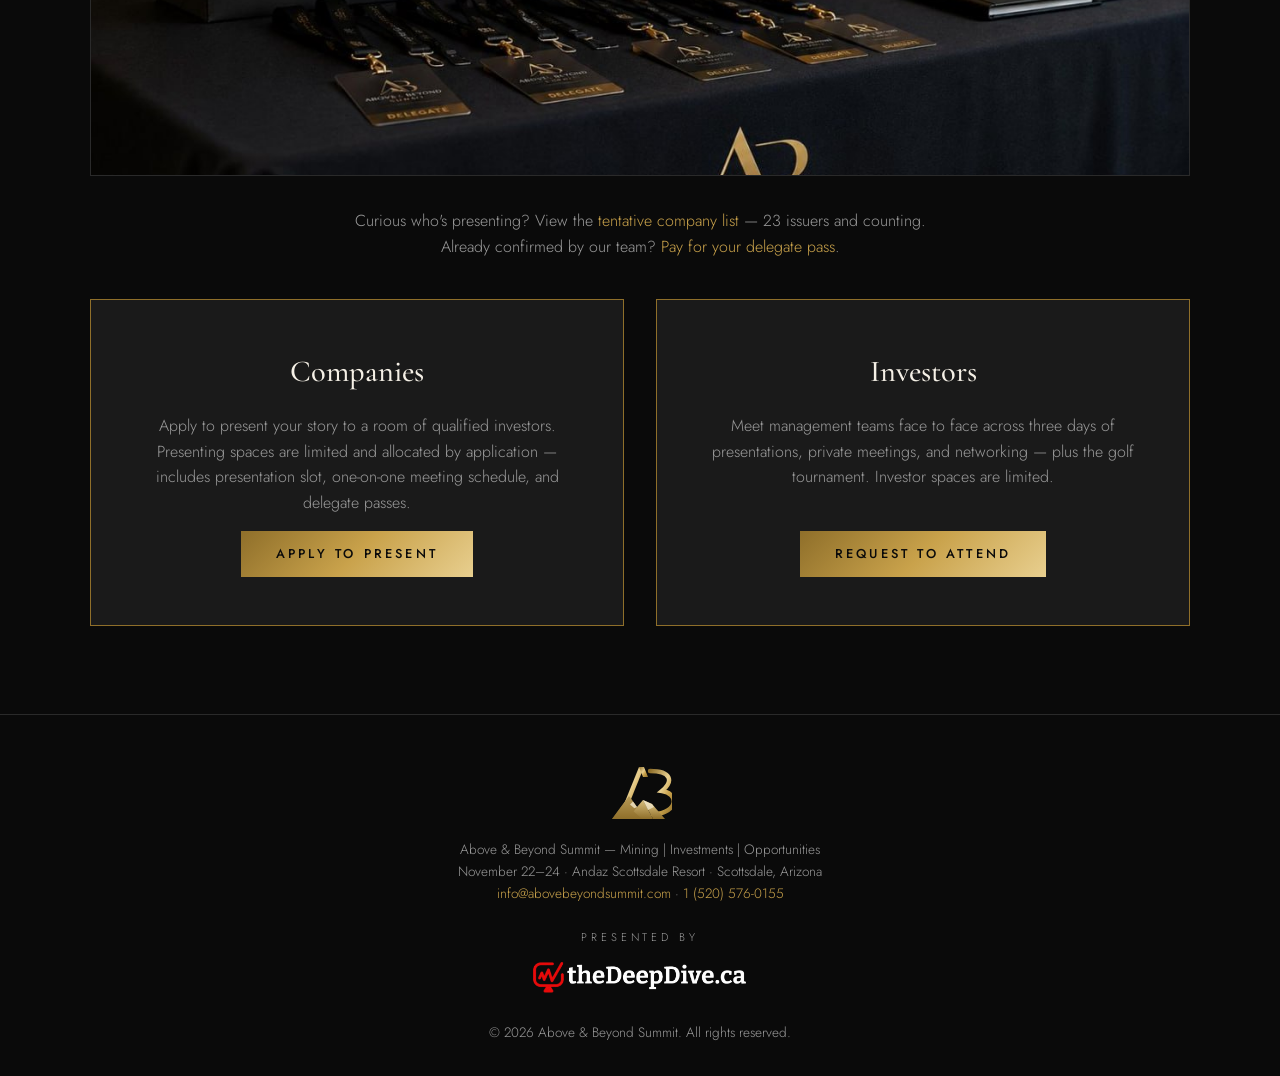
==== commit a6a05c45: "Add Silver Sponsors: Riverside, Goliath, WPCD Co-Authored-By: Claude Opus 5.5 <noreply@anthropic.com" ====
--- a/index.html
+++ b/index.html
@@ -156,6 +156,20 @@
   </div>
 </section>
 
+<!-- ============ SILVER SPONSORS ============ -->
+<section class="sponsors sponsors-silver" style="padding-top:0;">
+  <div class="container">
+    <div class="section-heading">
+      <span class="kicker">Silver Sponsors</span>
+    </div>
+    <div class="silver-grid">
+      <div class="silver-card"><img src="assets/sponsor-riverside.png" alt="Riverside Resources Inc."></div>
+      <div class="silver-card"><img src="assets/sponsor-goliath.png" alt="Goliath Resources Limited"></div>
+      <div class="silver-card"><img src="assets/sponsor-wpcd.png" alt="WPCD — Wealth Creation, Preservation, Donation"></div>
+    </div>
+  </div>
+</section>
+
 <!-- ============ AGENDA ============ -->
 <section id="agenda">
   <div class="container">
--- a/css/styles.css
+++ b/css/styles.css
@@ -638,6 +638,30 @@
 
 .sponsors .sponsor-card img { max-height: 84px; width: auto; max-width: 100%; }
 
+/* ---------- Silver sponsors ---------- */
+.sponsors-silver .section-heading { margin-bottom: 1.75rem; }
+.sponsors-silver .kicker { color: #c0c4c8; }
+
+.silver-grid {
+  display: grid;
+  grid-template-columns: repeat(3, 1fr);
+  gap: 1.25rem;
+}
+
+.silver-card {
+  background: #fff;
+  border: 1px solid #a8adb3;
+  padding: 1.5rem;
+  min-height: 130px;
+  display: flex;
+  justify-content: center;
+  align-items: center;
+}
+
+.silver-card img { max-height: 70px; width: auto; max-width: 100%; }
+
+@media (max-width: 720px) { .silver-grid { grid-template-columns: 1fr; } }
+
 /* ---------- Company list ---------- */
 .notice {
   border: 1px solid var(--gold-dark);
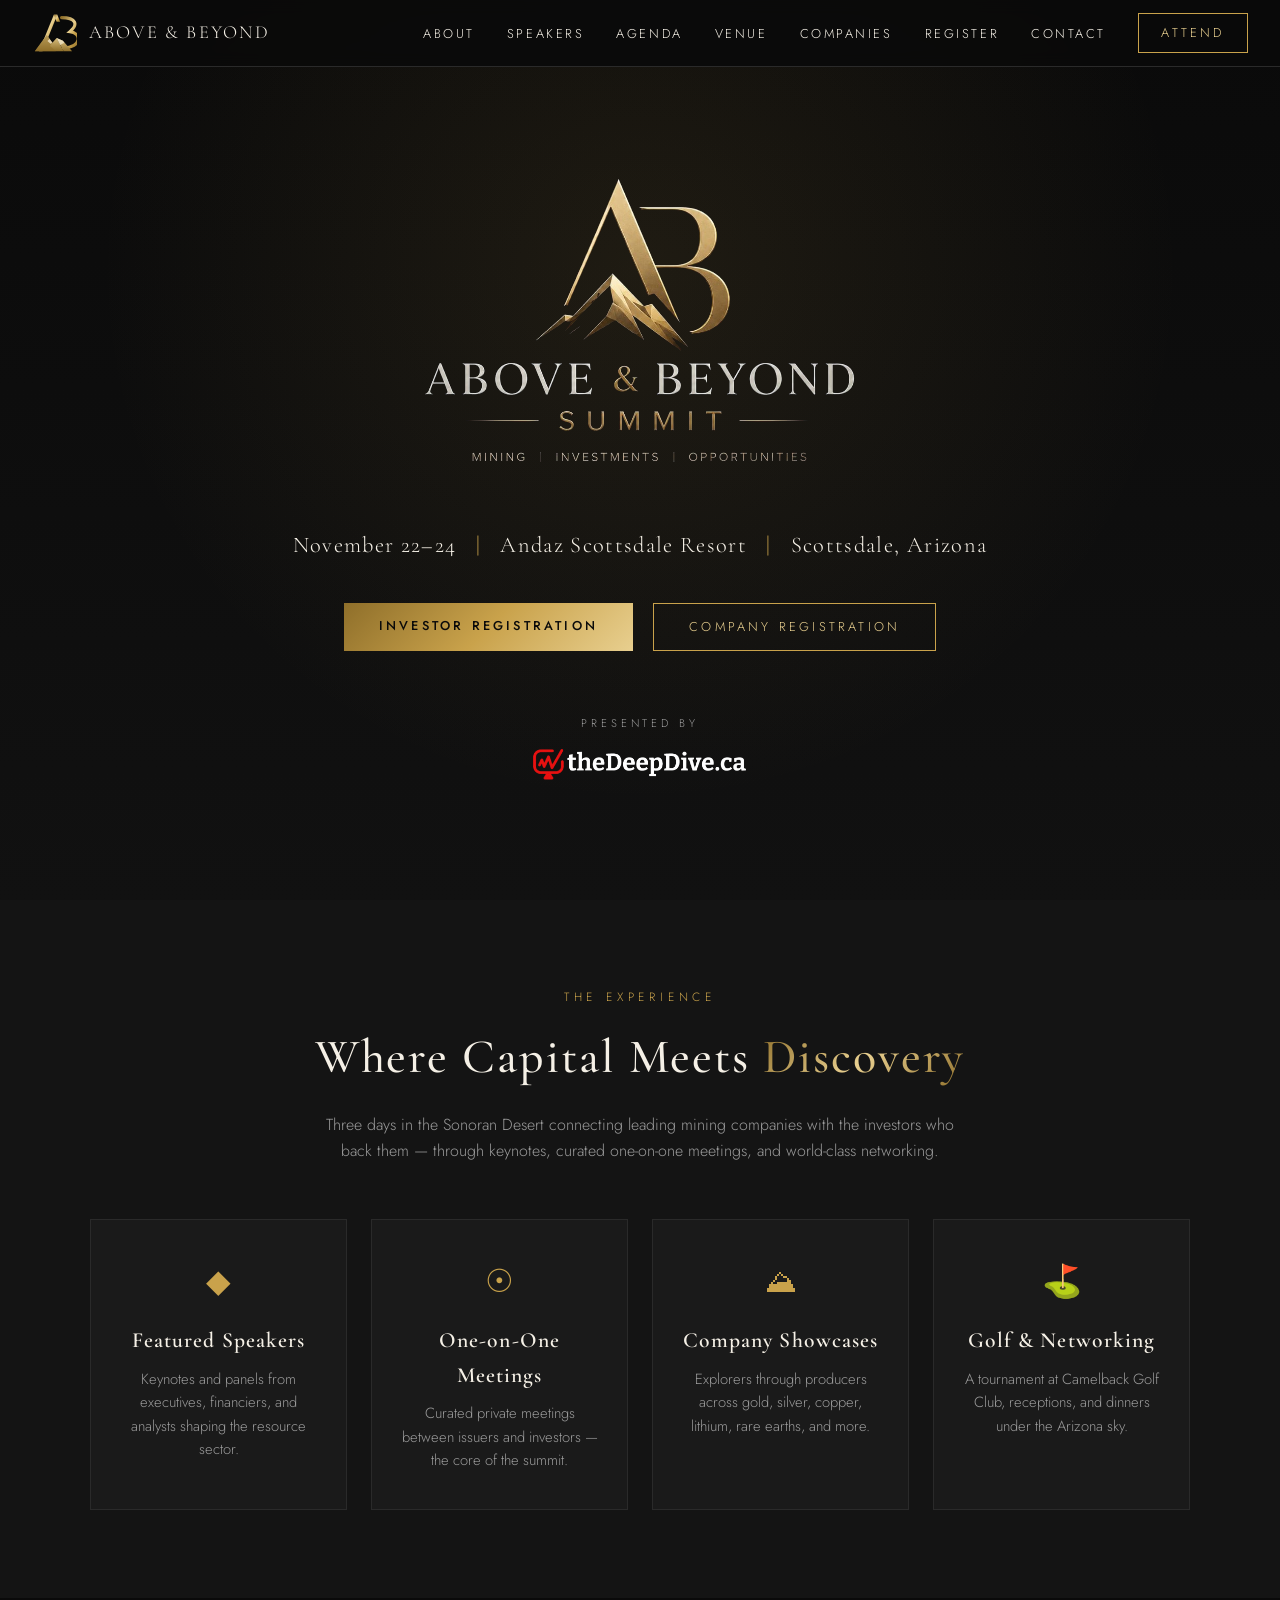
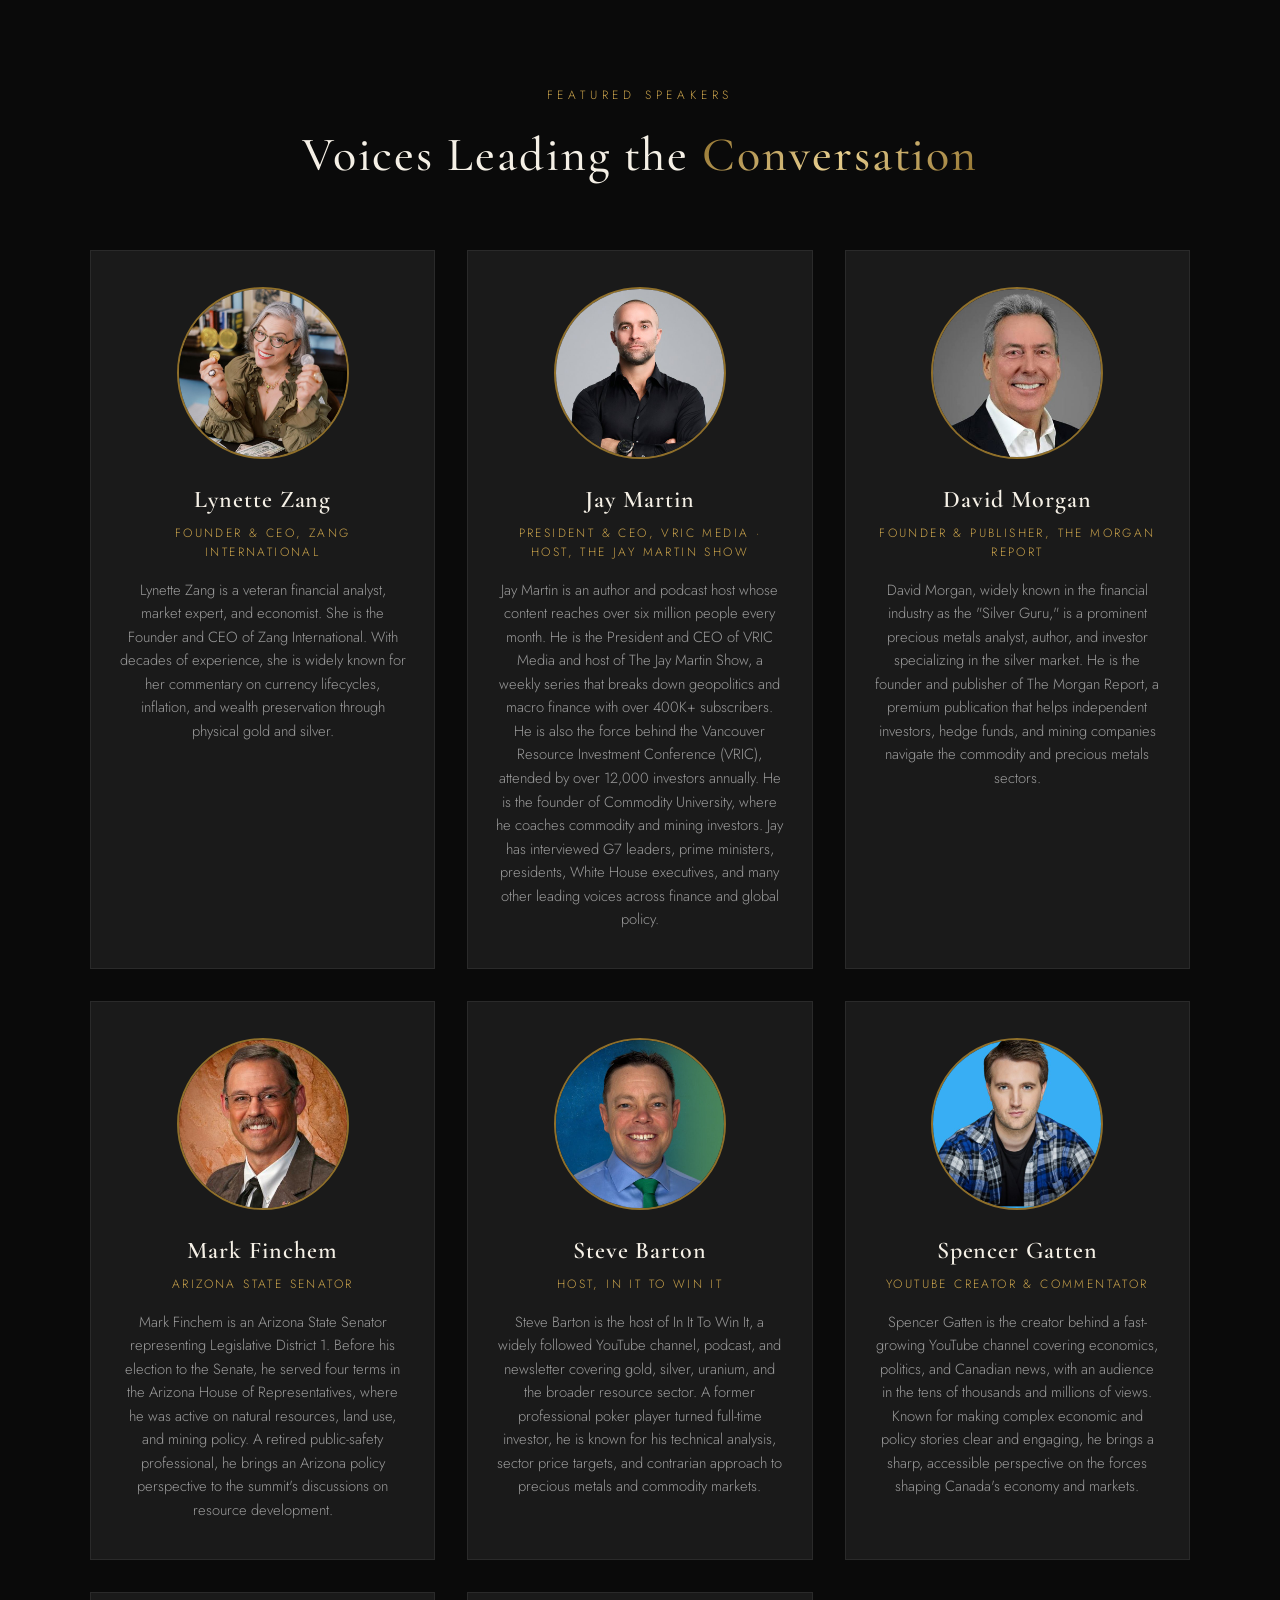
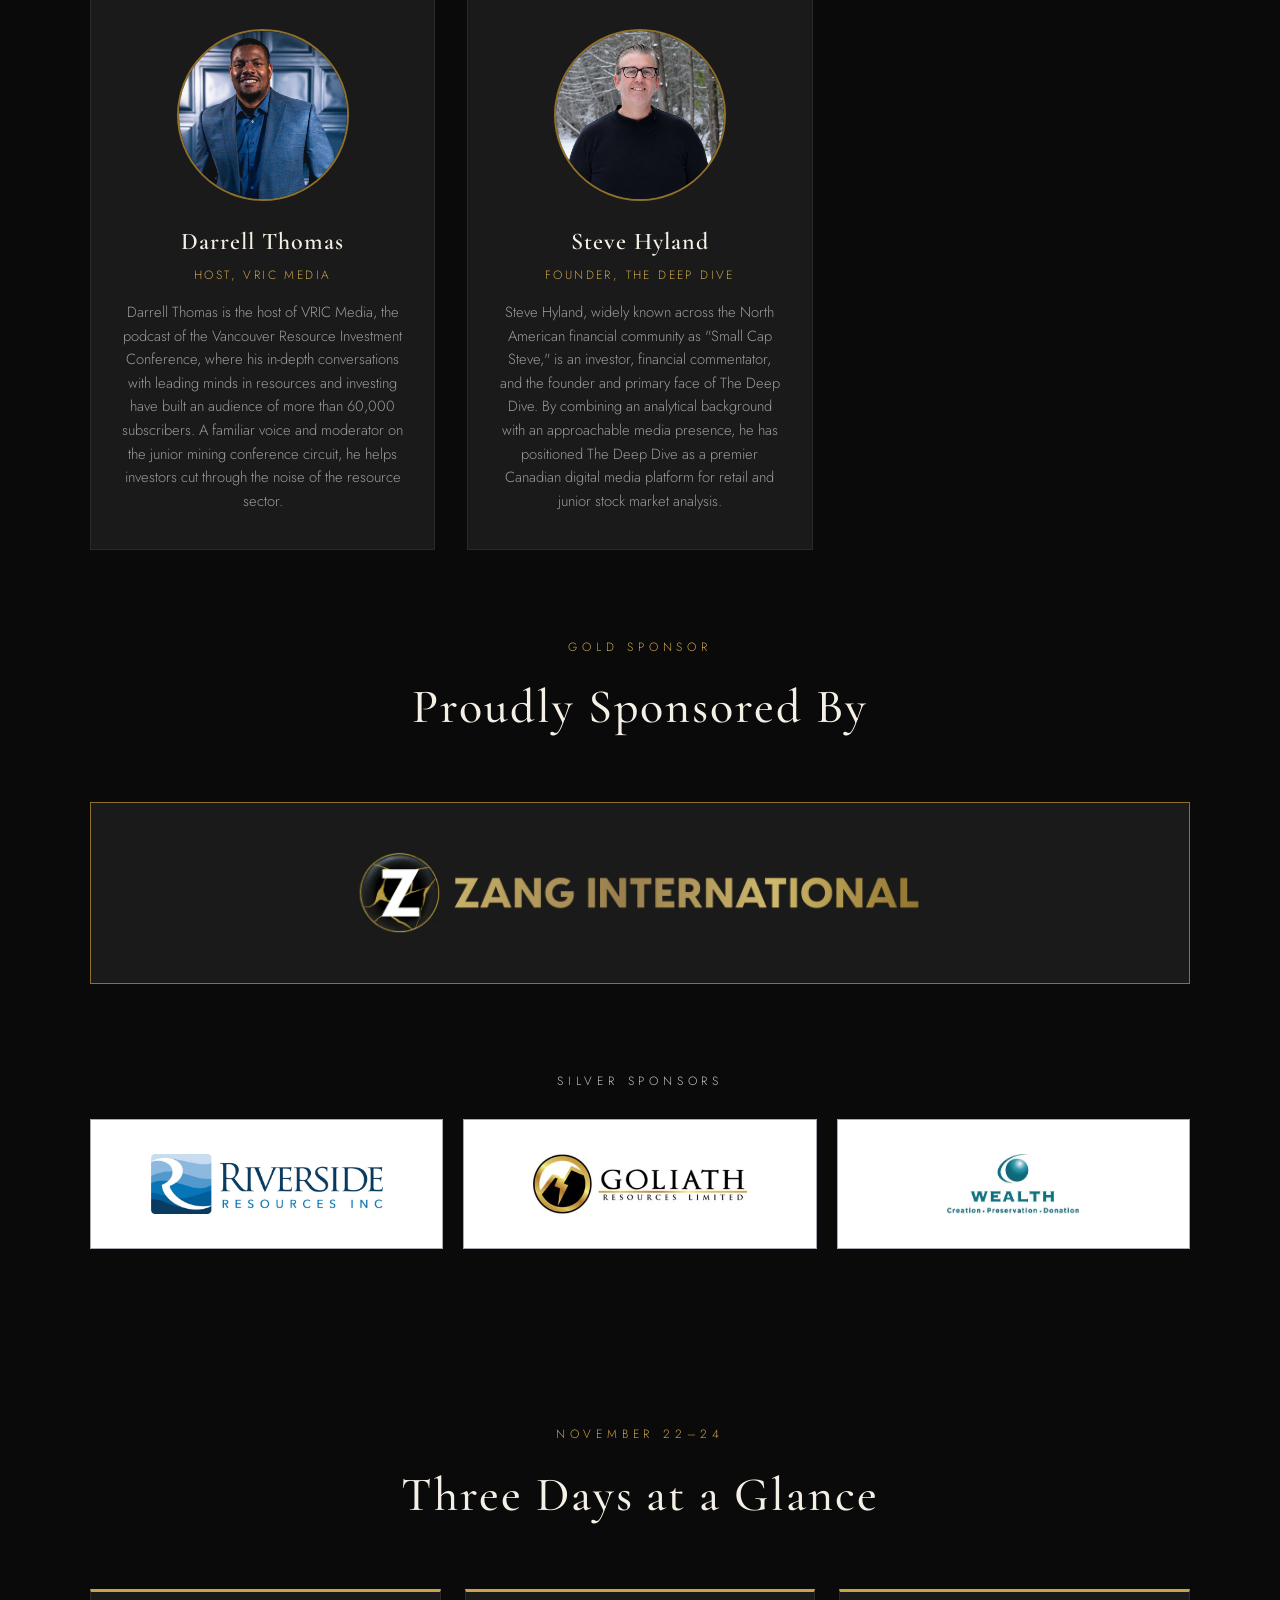
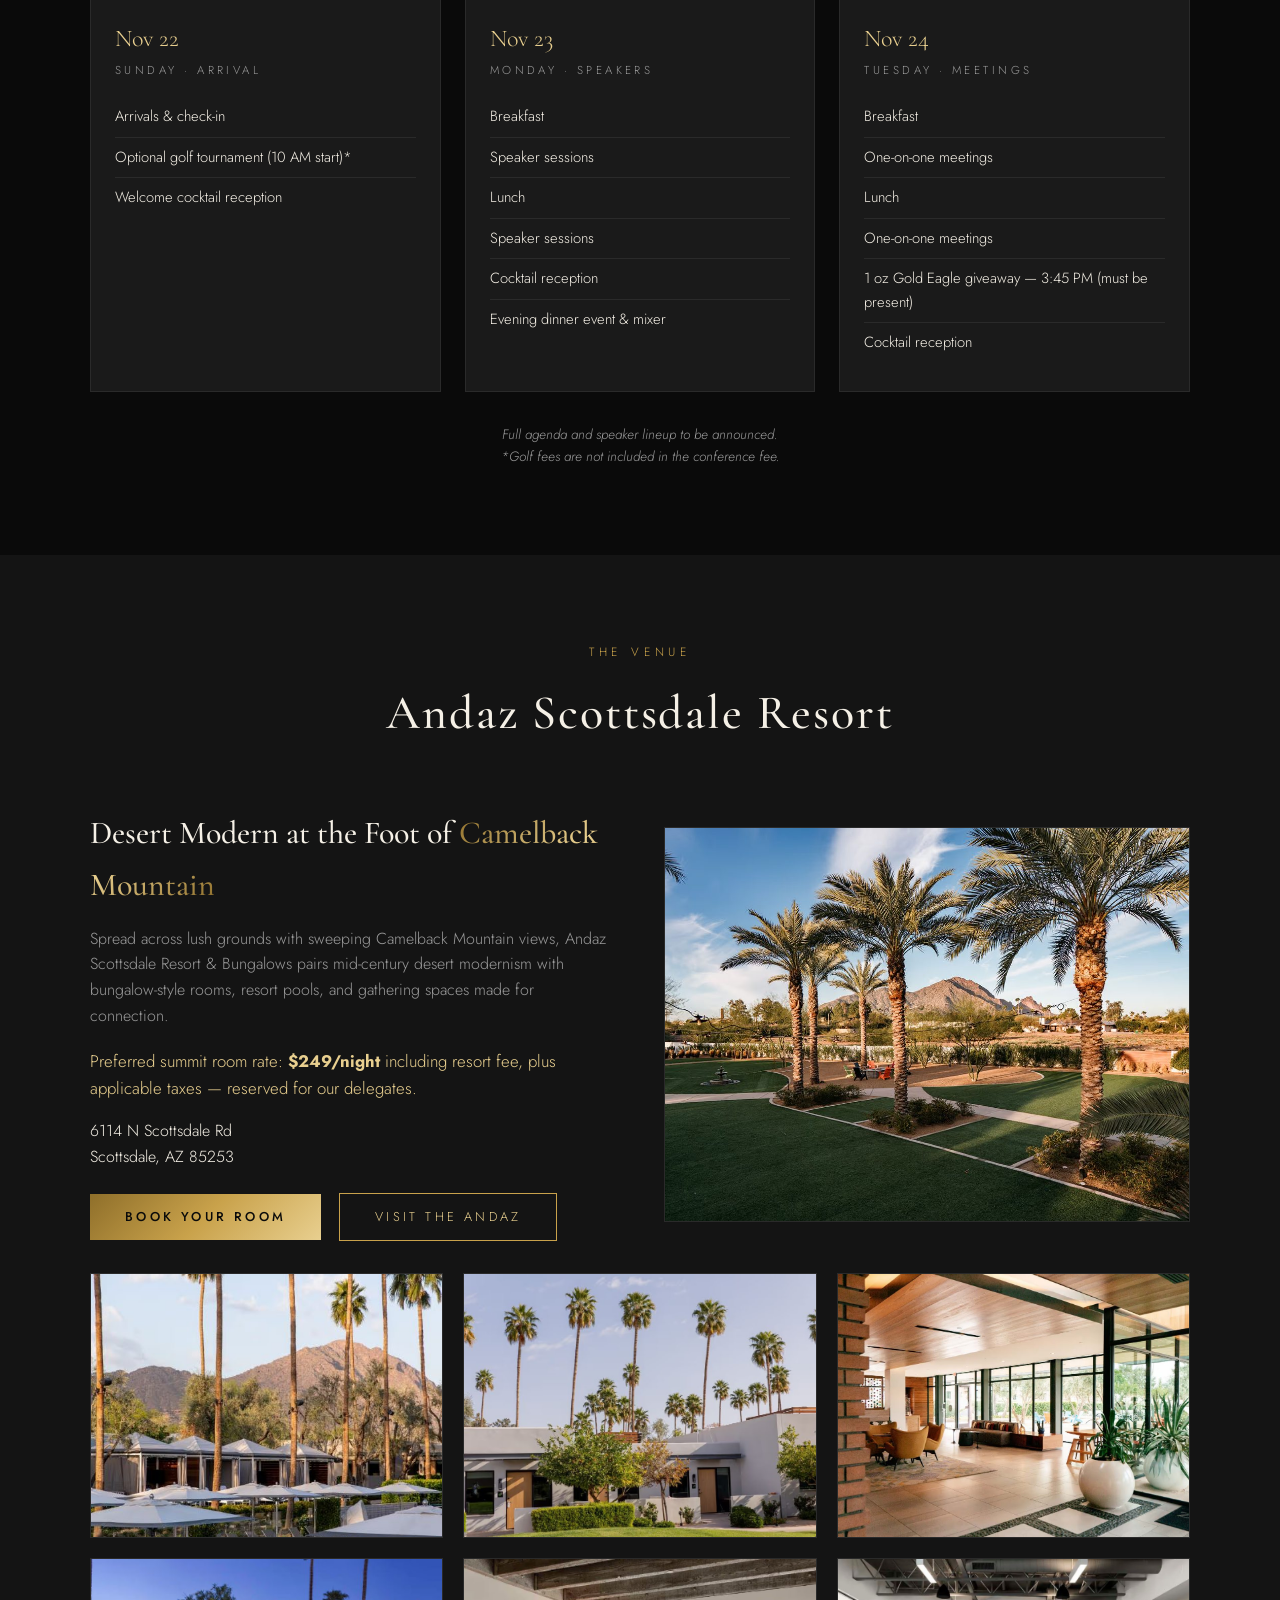
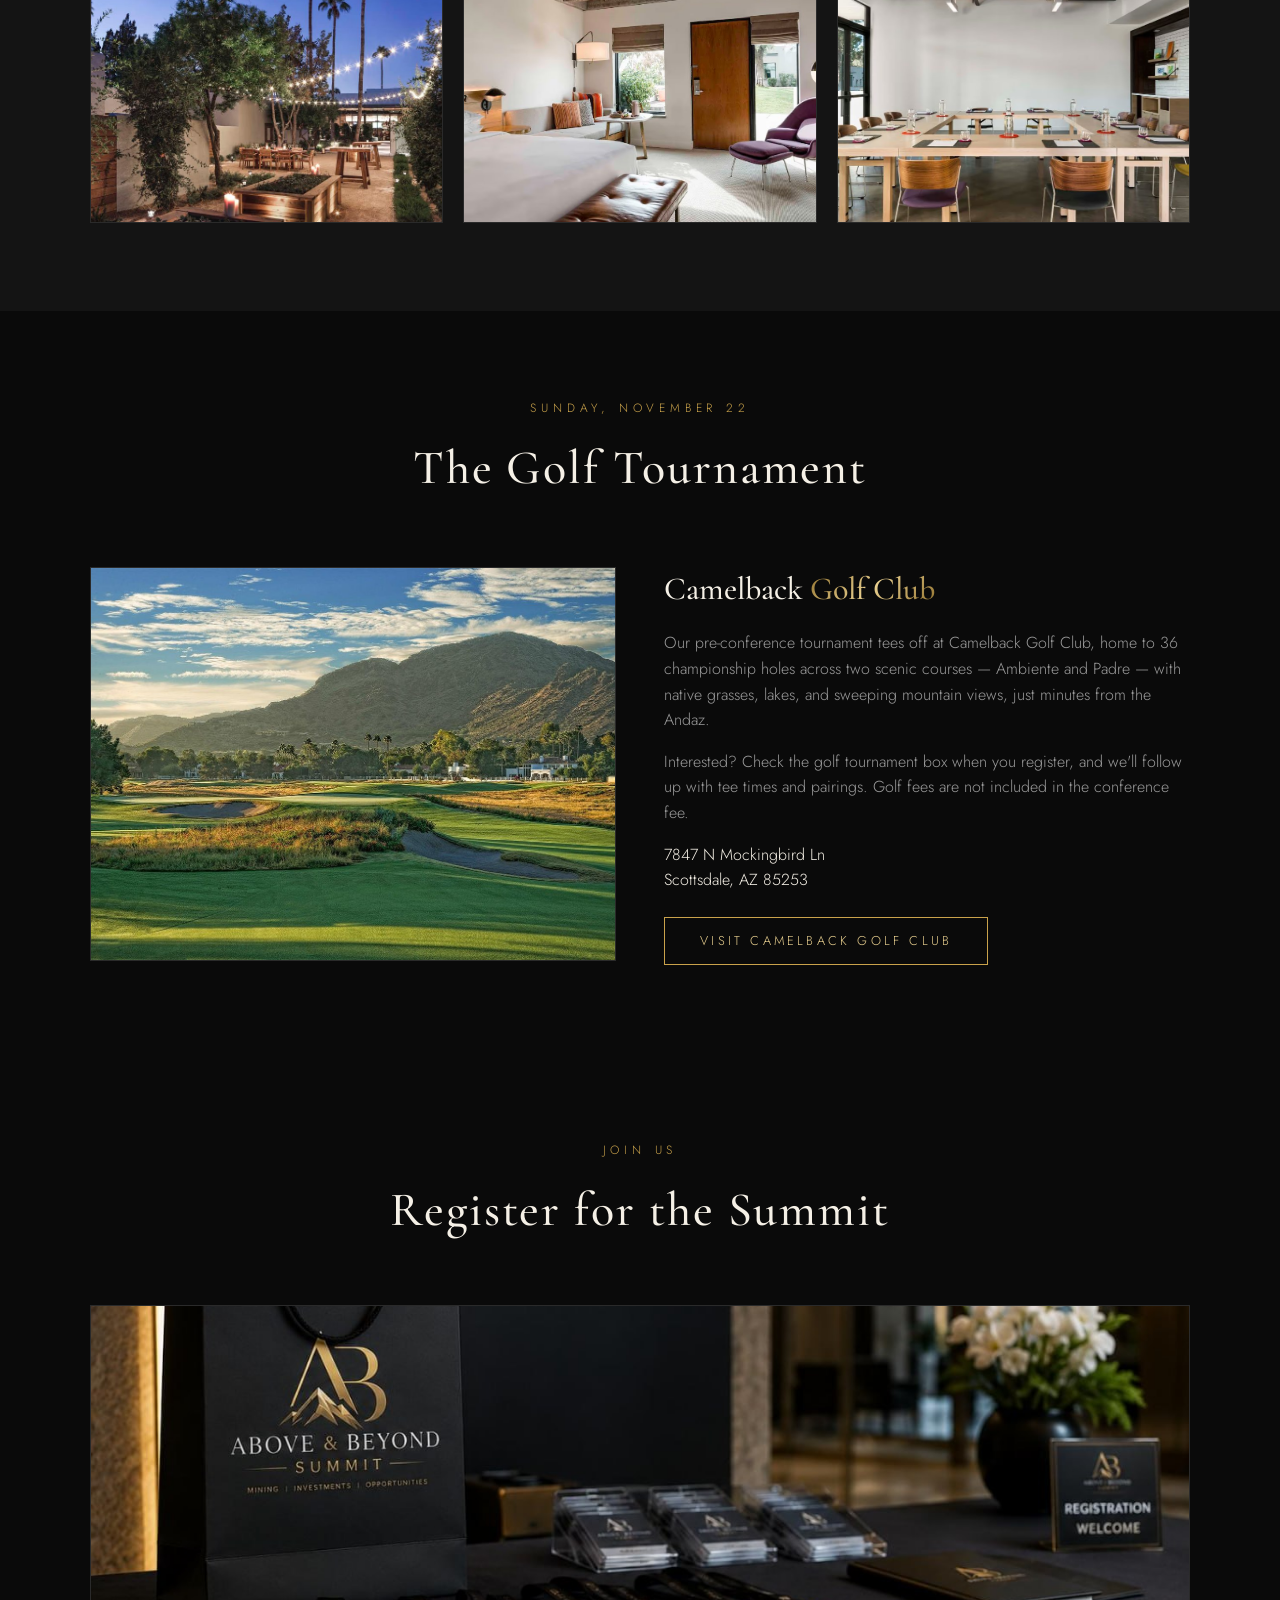
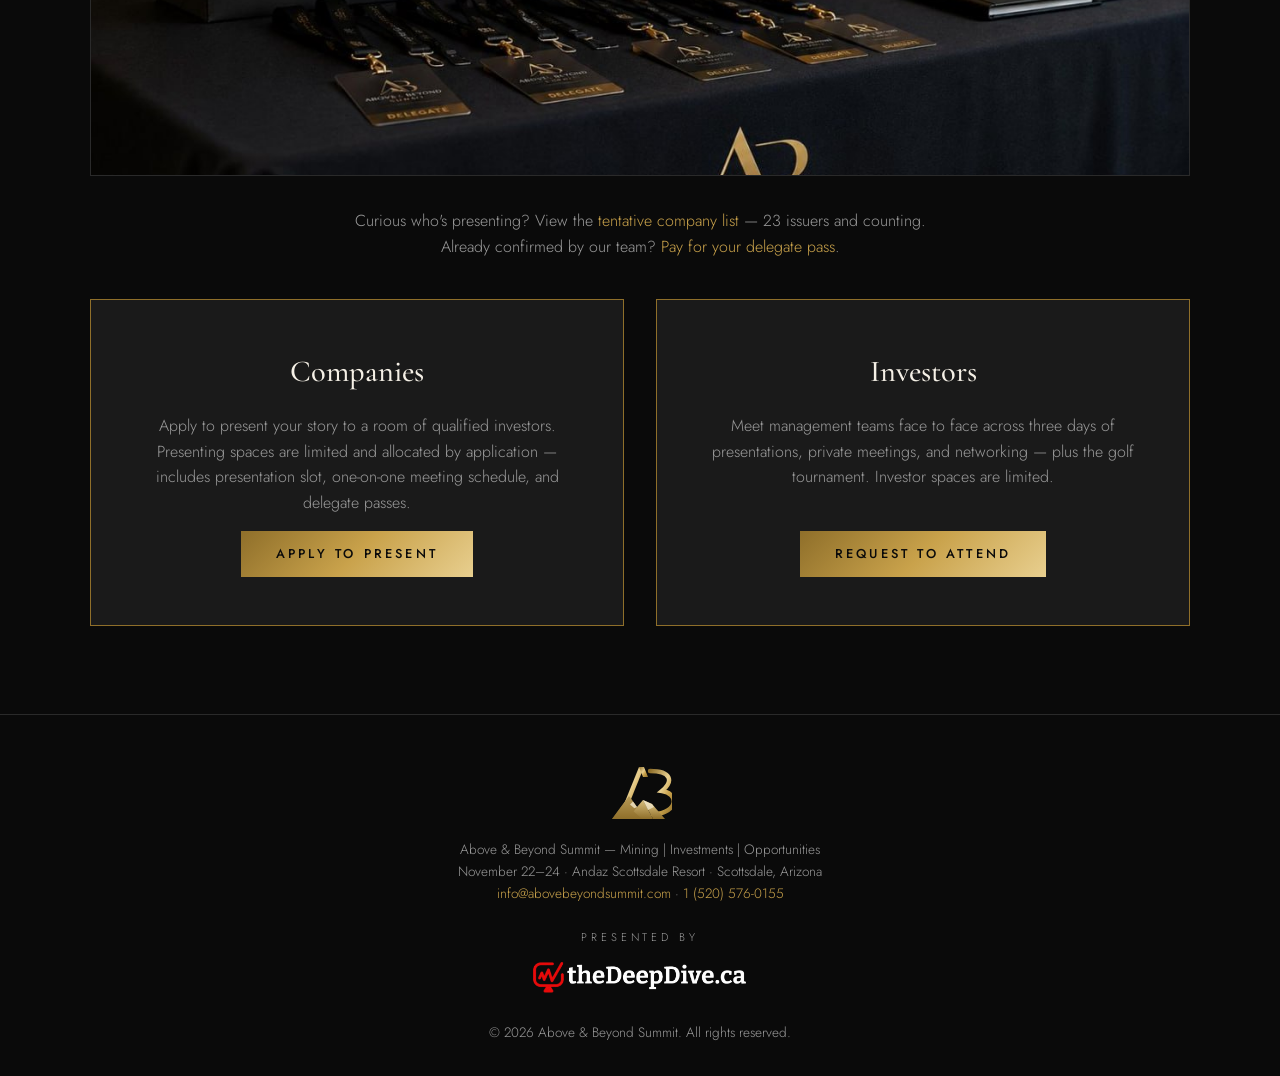
==== commit 3775dfd0: "Silver sponsors: uniform tiles, logos about half Zang size; bump stylesheet version Co-Authored-By: " ====
--- a/index.html
+++ b/index.html
@@ -8,7 +8,7 @@
 <link rel="preconnect" href="https://fonts.googleapis.com">
 <link rel="preconnect" href="https://fonts.gstatic.com" crossorigin>
 <link href="https://fonts.googleapis.com/css2?family=Cormorant+Garamond:wght@400;500;600&family=Jost:wght@300;400;500&display=swap" rel="stylesheet">
-<link rel="stylesheet" href="css/styles.css?v=4">
+<link rel="stylesheet" href="css/styles.css?v=5">
 <link rel="icon" type="image/svg+xml" href="assets/mark.svg">
 </head>
 <body>
--- a/css/styles.css
+++ b/css/styles.css
@@ -652,13 +652,14 @@
   background: #fff;
   border: 1px solid #a8adb3;
   padding: 1.5rem;
-  min-height: 130px;
+  height: 130px;
   display: flex;
   justify-content: center;
   align-items: center;
 }
 
-.silver-card img { max-height: 70px; width: auto; max-width: 100%; }
+/* Same box for every logo, about half the Zang logo (573 x 84) */
+.silver-card img { width: 260px; max-width: 100%; height: 60px; object-fit: contain; }
 
 @media (max-width: 720px) { .silver-grid { grid-template-columns: 1fr; } }
 
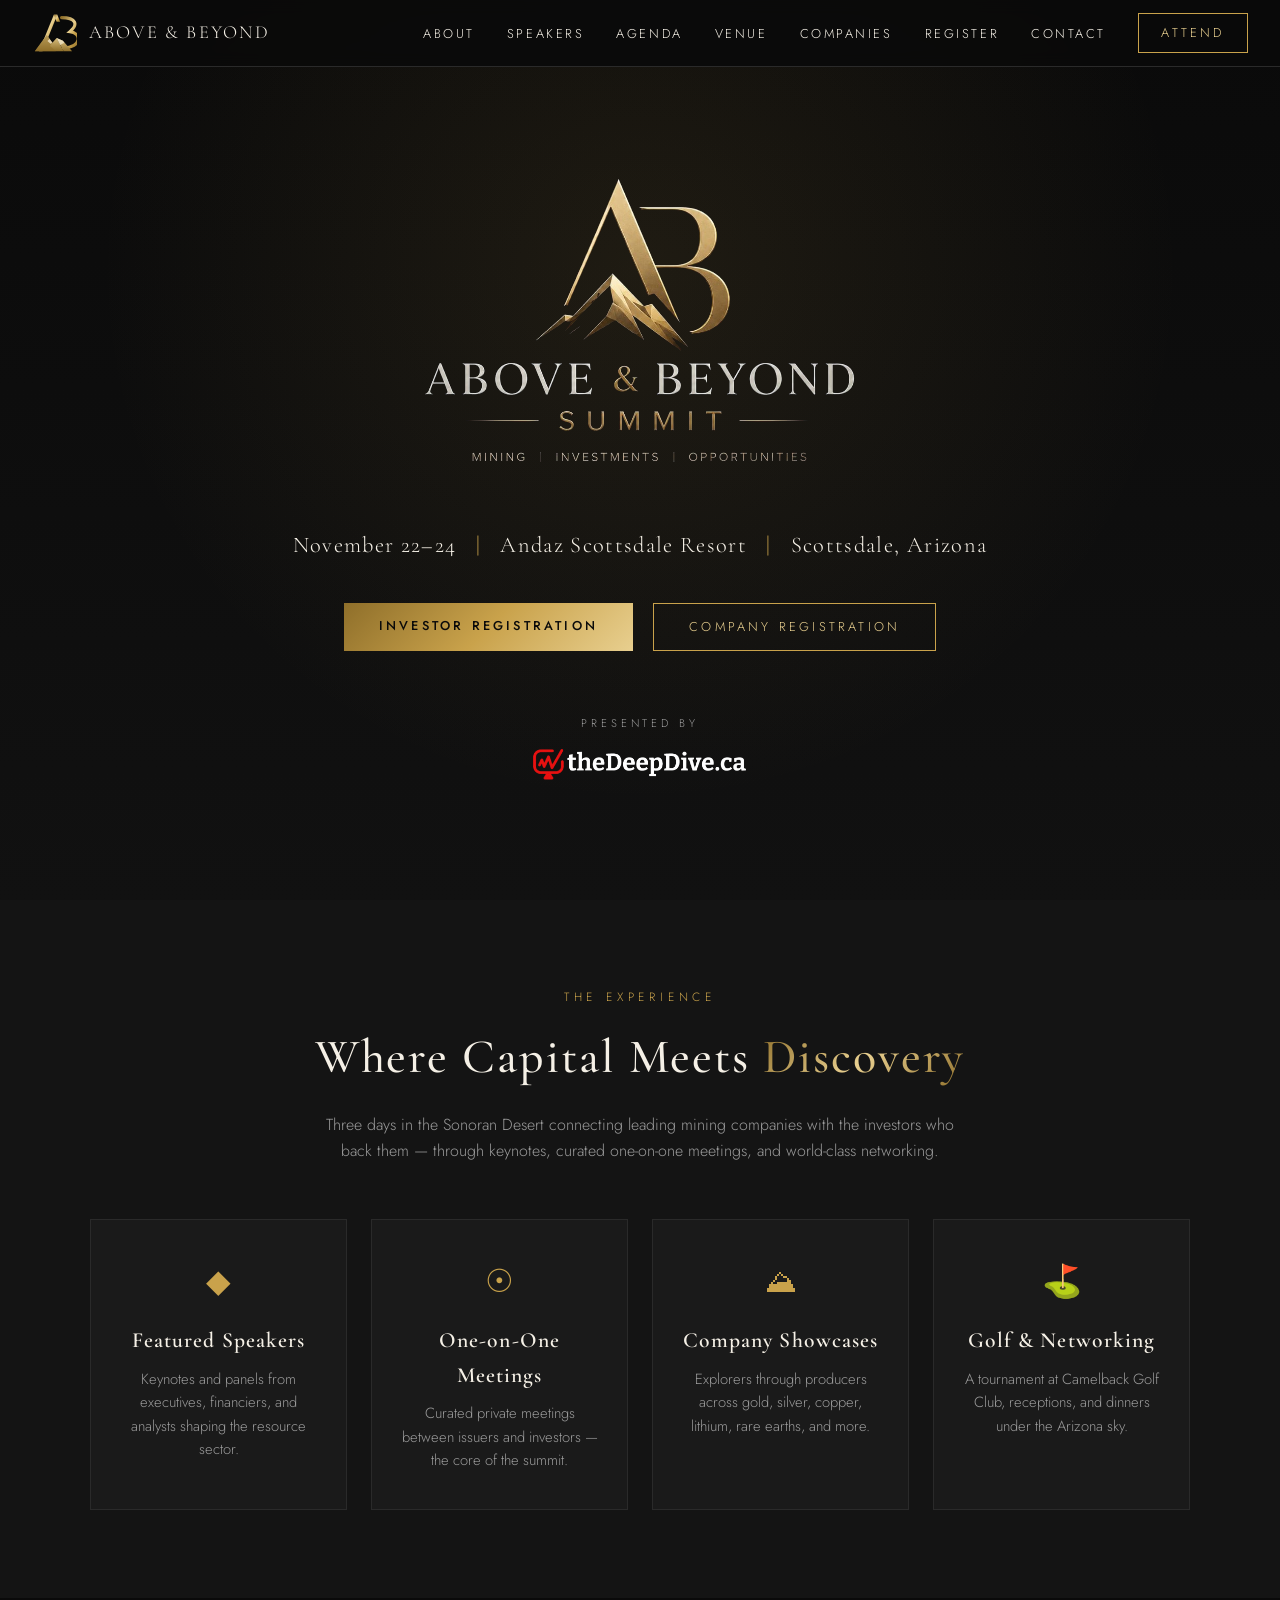
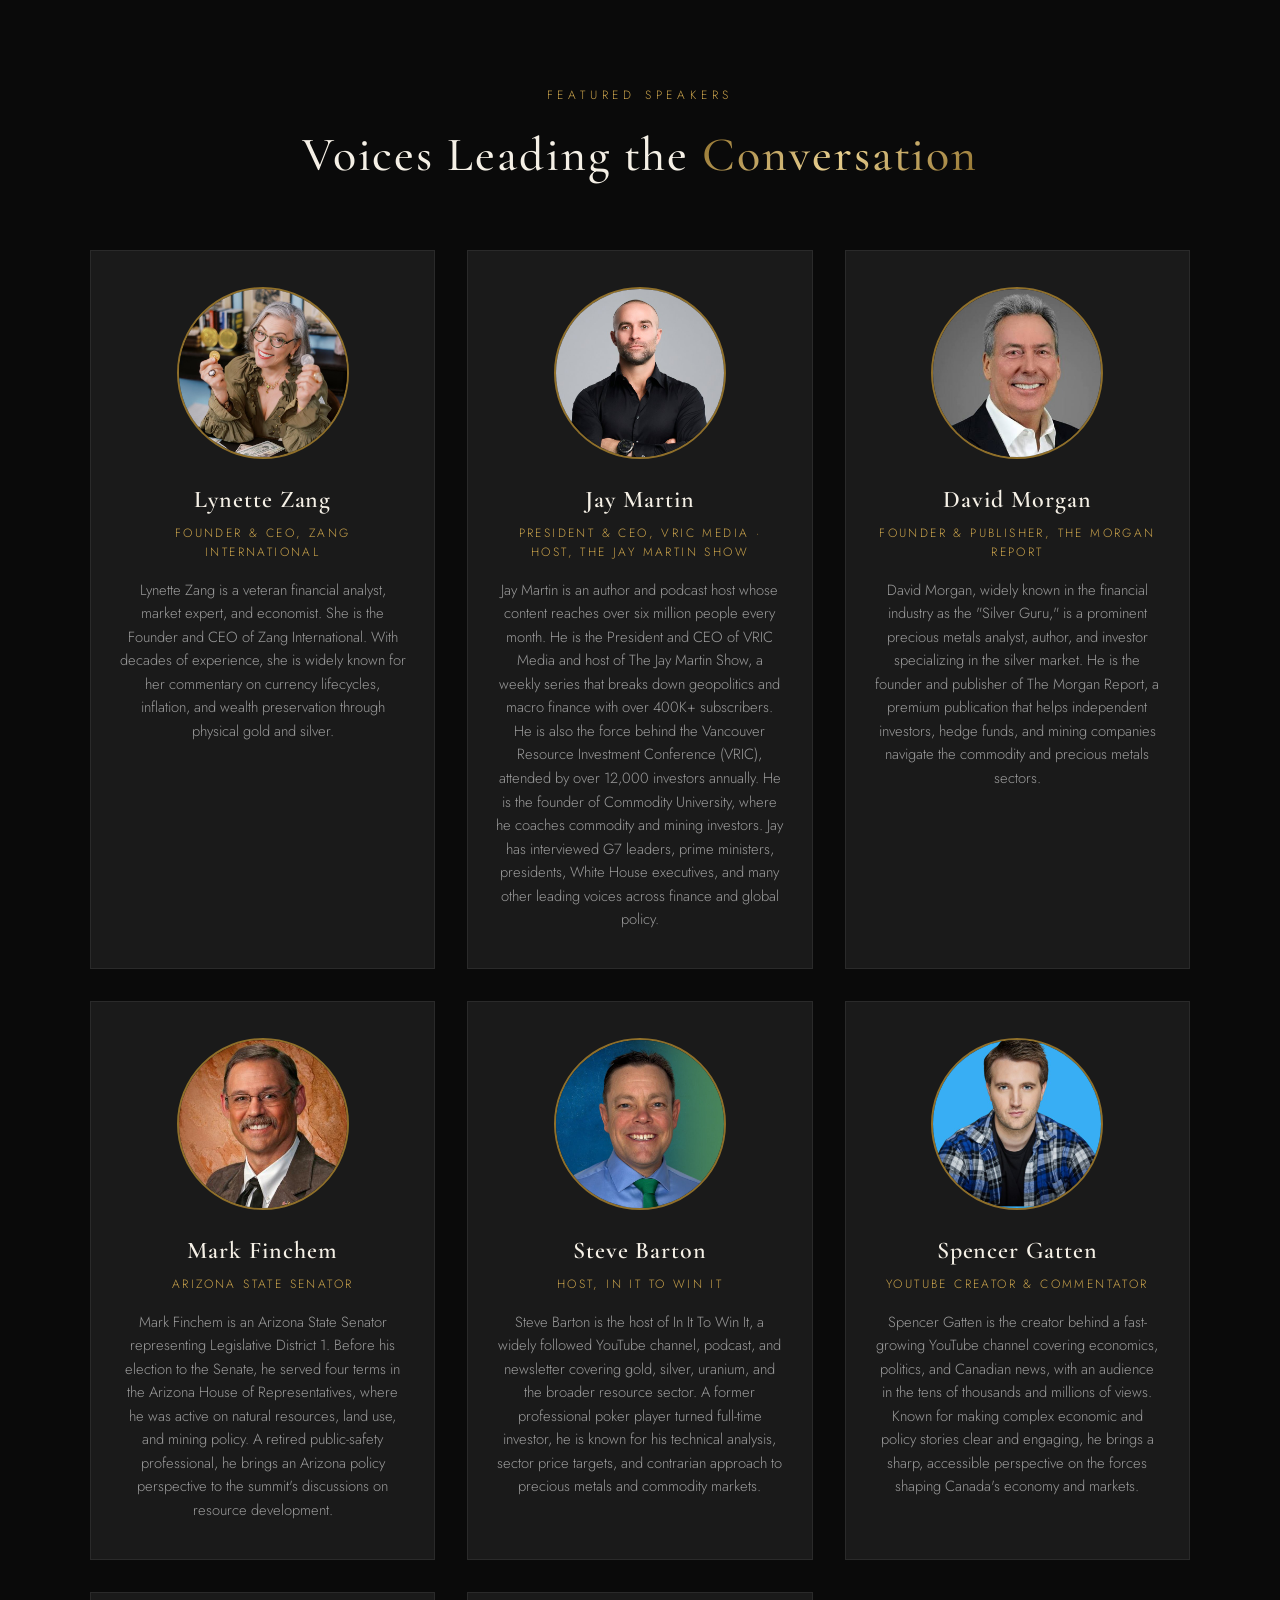
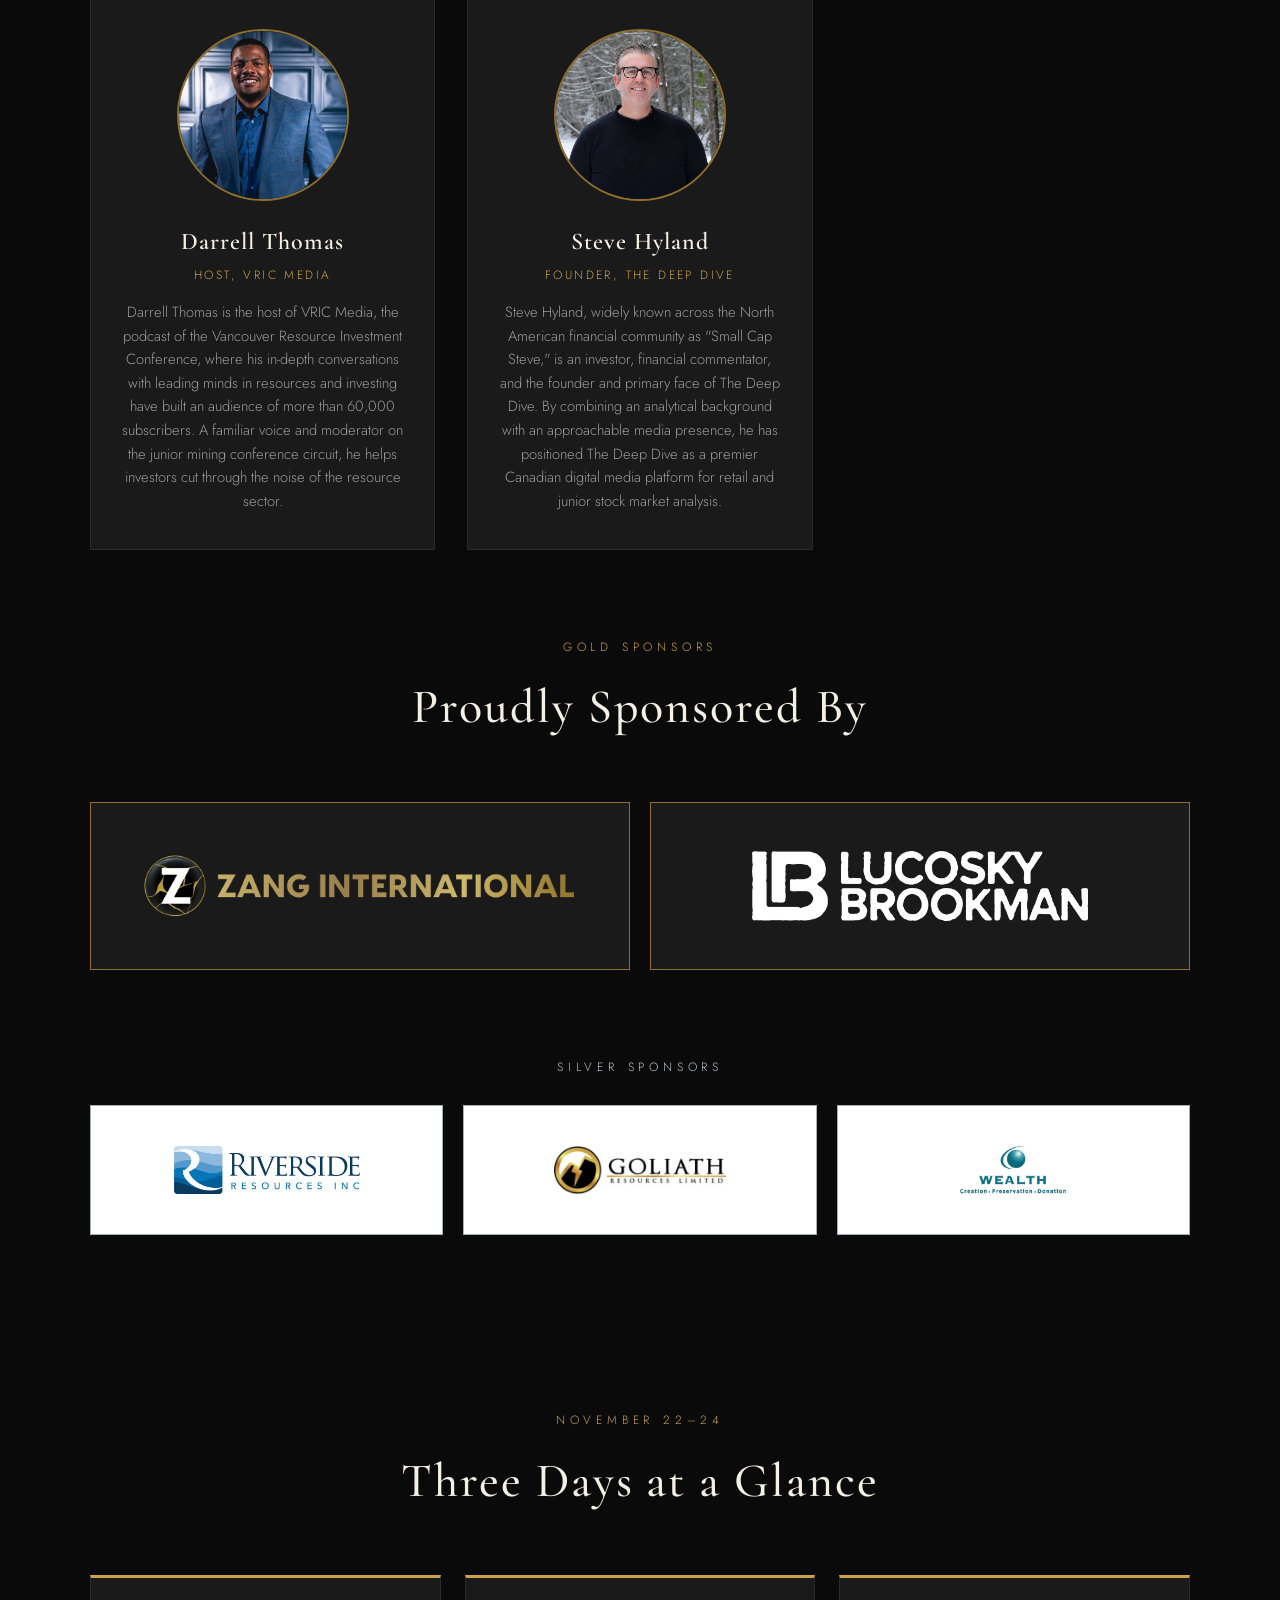
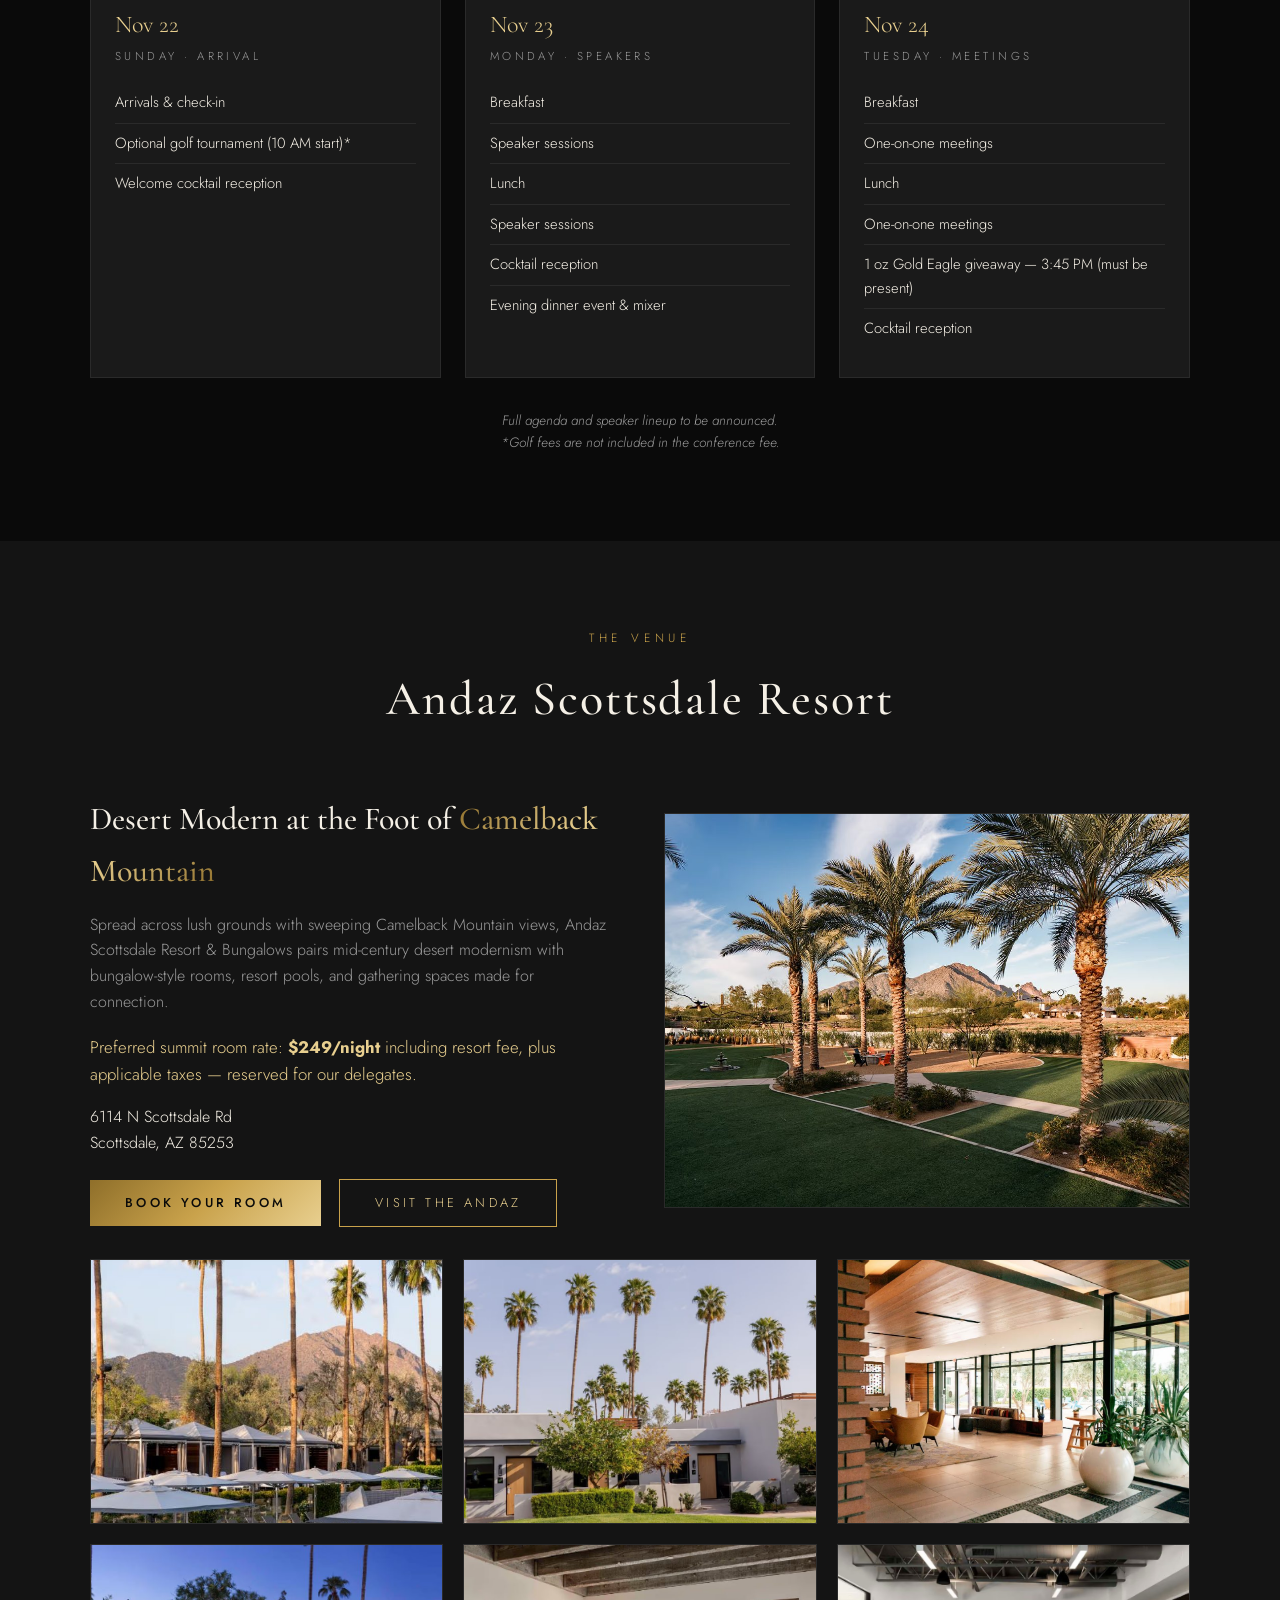
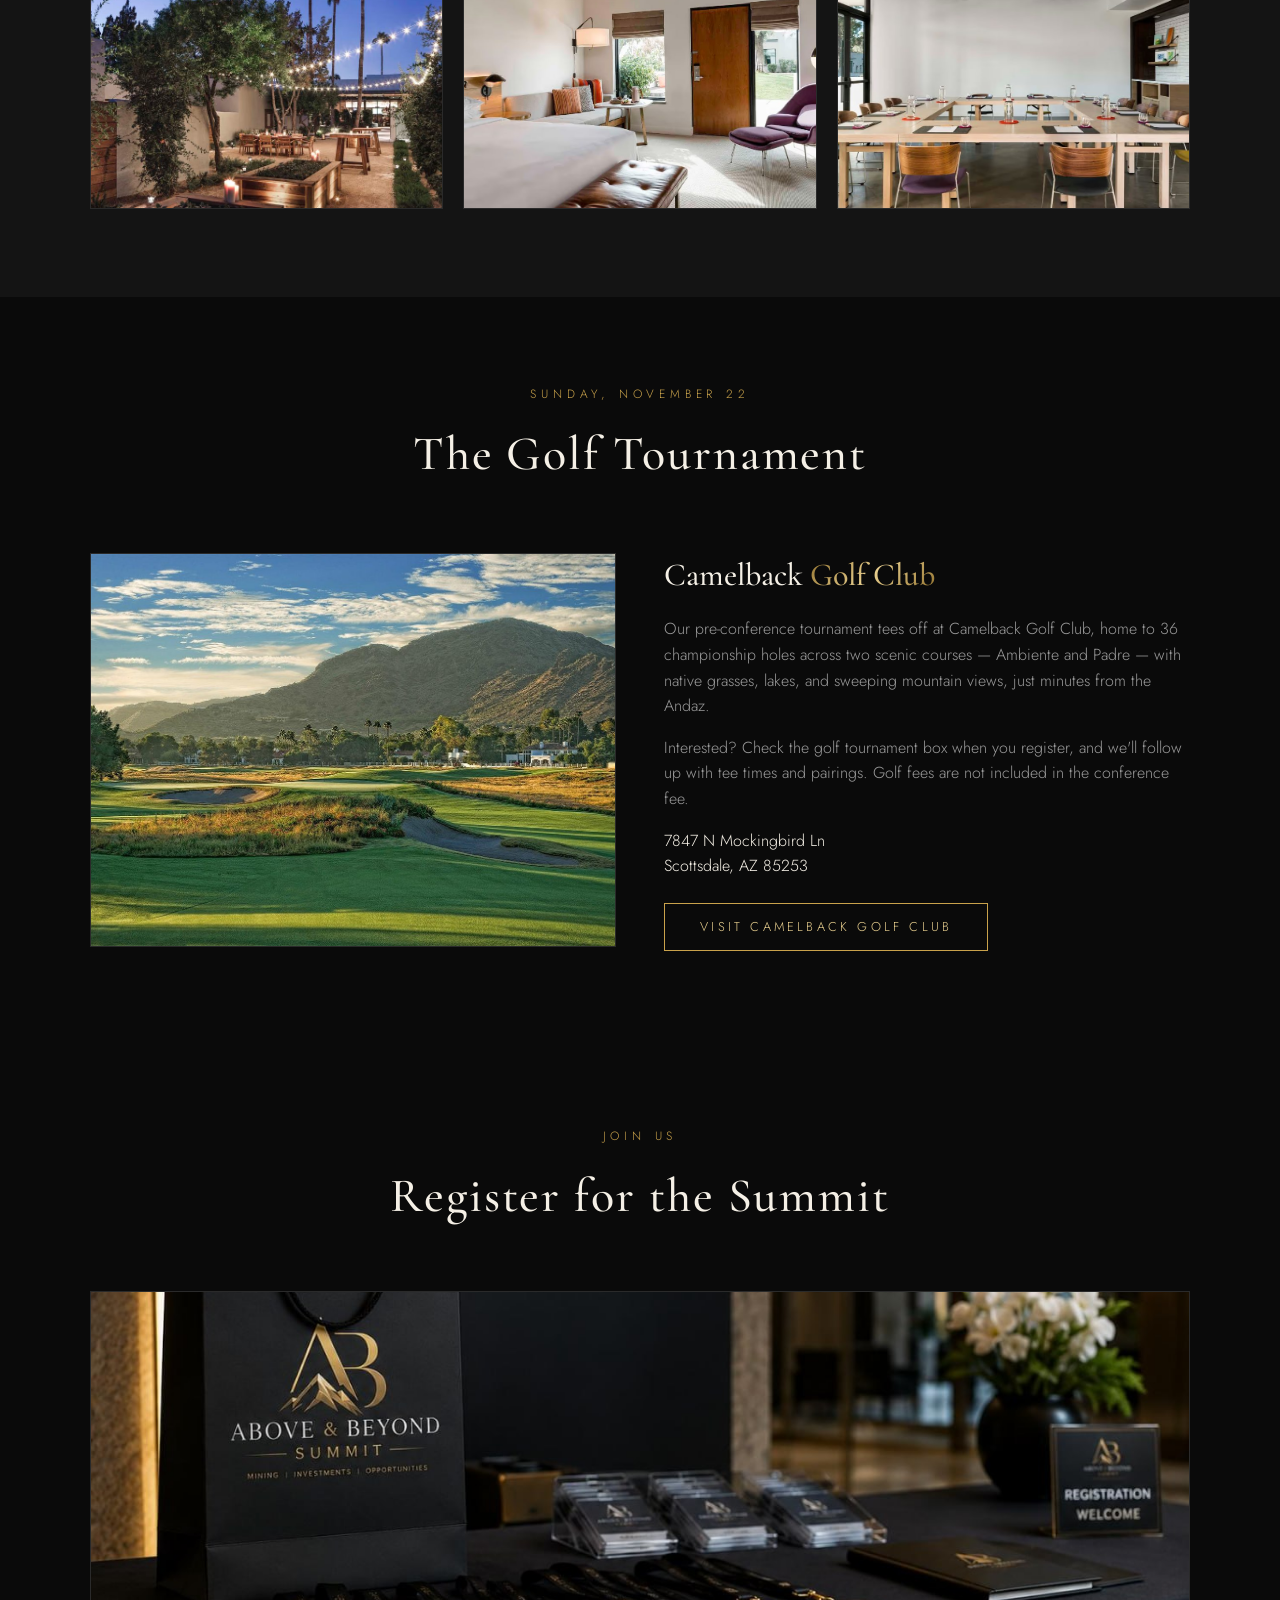
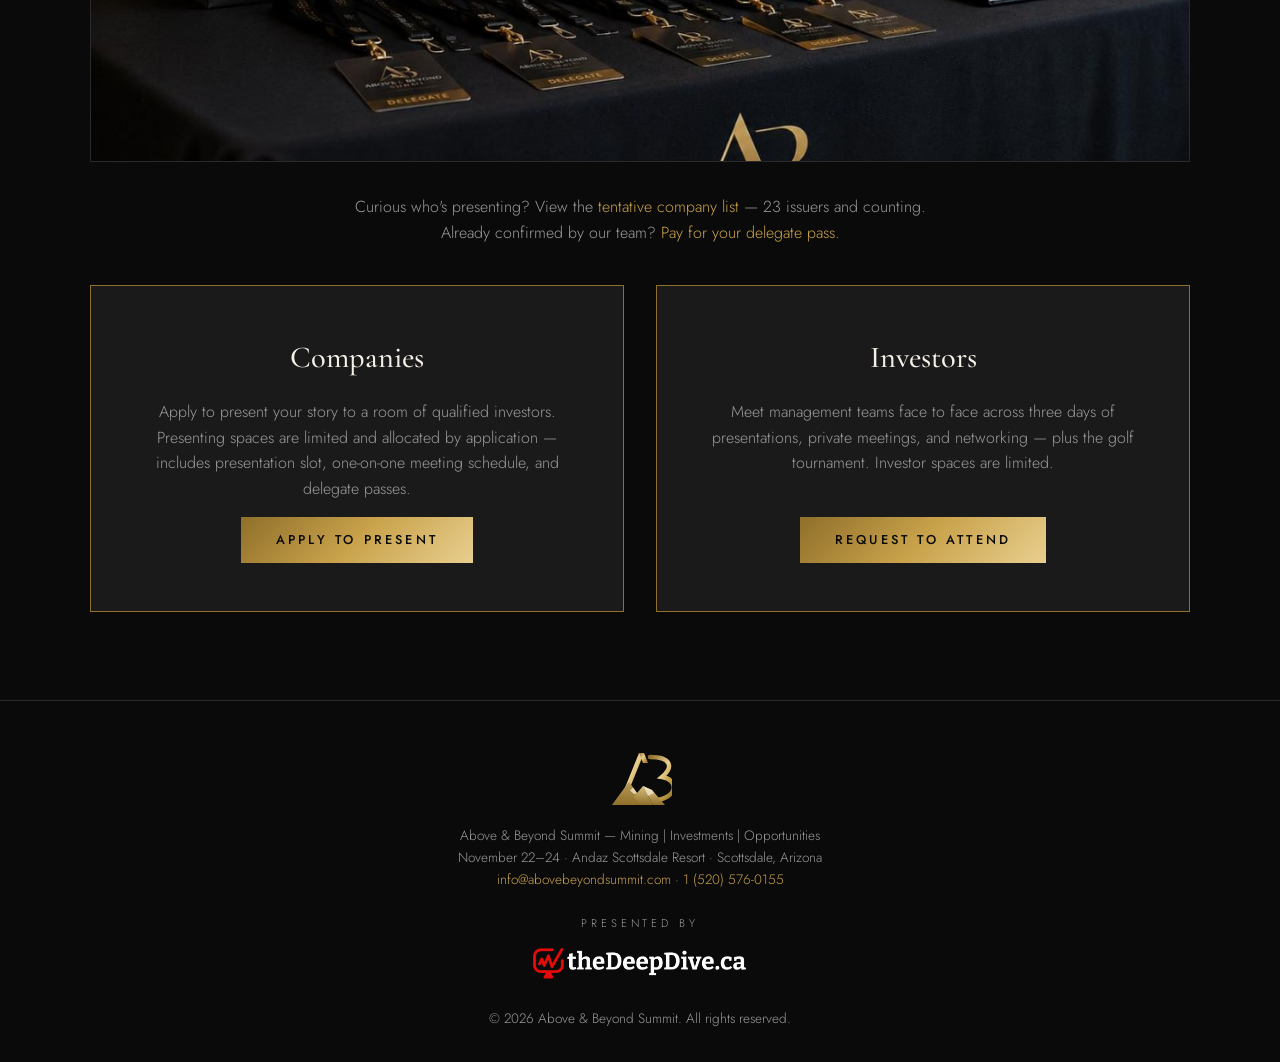
==== commit 45cb4aa0: "Add Lucosky Brookman as second Gold Sponsor; rebalance sponsor logo sizes Co-Authored-By: Claude Opu" ====
--- a/index.html
+++ b/index.html
@@ -8,7 +8,7 @@
 <link rel="preconnect" href="https://fonts.googleapis.com">
 <link rel="preconnect" href="https://fonts.gstatic.com" crossorigin>
 <link href="https://fonts.googleapis.com/css2?family=Cormorant+Garamond:wght@400;500;600&family=Jost:wght@300;400;500&display=swap" rel="stylesheet">
-<link rel="stylesheet" href="css/styles.css?v=5">
+<link rel="stylesheet" href="css/styles.css?v=6">
 <link rel="icon" type="image/svg+xml" href="assets/mark.svg">
 </head>
 <body>
@@ -143,15 +143,20 @@
   </div>
 </section>
 
-<!-- ============ GOLD SPONSOR ============ -->
+<!-- ============ GOLD SPONSORS ============ -->
 <section class="sponsors" style="padding-top:0;">
   <div class="container">
     <div class="section-heading">
-      <span class="kicker">Gold Sponsor</span>
+      <span class="kicker">Gold Sponsors</span>
       <h2>Proudly Sponsored By</h2>
     </div>
-    <div class="sponsor-card">
-      <img src="assets/zang-international.png" alt="Zang International">
+    <div class="gold-grid">
+      <div class="sponsor-card">
+        <img src="assets/zang-international.png" alt="Zang International">
+      </div>
+      <div class="sponsor-card">
+        <img src="assets/sponsor-lucosky-brookman.png" alt="Lucosky Brookman">
+      </div>
     </div>
   </div>
 </section>
--- a/css/styles.css
+++ b/css/styles.css
@@ -626,7 +626,15 @@
 
 .speaker-card .bio { color: var(--grey); font-size: 0.92rem; }
 
-/* ---------- Gold sponsor ---------- */
+/* ---------- Gold sponsors ---------- */
+.gold-grid {
+  display: grid;
+  grid-template-columns: repeat(2, 1fr);
+  gap: 1.25rem;
+}
+
+@media (max-width: 720px) { .gold-grid { grid-template-columns: 1fr; } }
+
 .sponsors .sponsor-card {
   background: var(--card);
   border: 1px solid var(--gold-dark);
@@ -636,7 +644,8 @@
   align-items: center;
 }
 
-.sponsors .sponsor-card img { max-height: 84px; width: auto; max-width: 100%; }
+/* Same box for each gold logo so both carry equal weight */
+.sponsors .sponsor-card img { width: 440px; max-width: 100%; height: 70px; object-fit: contain; }
 
 /* ---------- Silver sponsors ---------- */
 .sponsors-silver .section-heading { margin-bottom: 1.75rem; }
@@ -658,8 +667,8 @@
   align-items: center;
 }
 
-/* Same box for every logo, about half the Zang logo (573 x 84) */
-.silver-card img { width: 260px; max-width: 100%; height: 60px; object-fit: contain; }
+/* Same box for every logo, about half the gold logo box (440 x 70) */
+.silver-card img { width: 220px; max-width: 100%; height: 48px; object-fit: contain; }
 
 @media (max-width: 720px) { .silver-grid { grid-template-columns: 1fr; } }
 
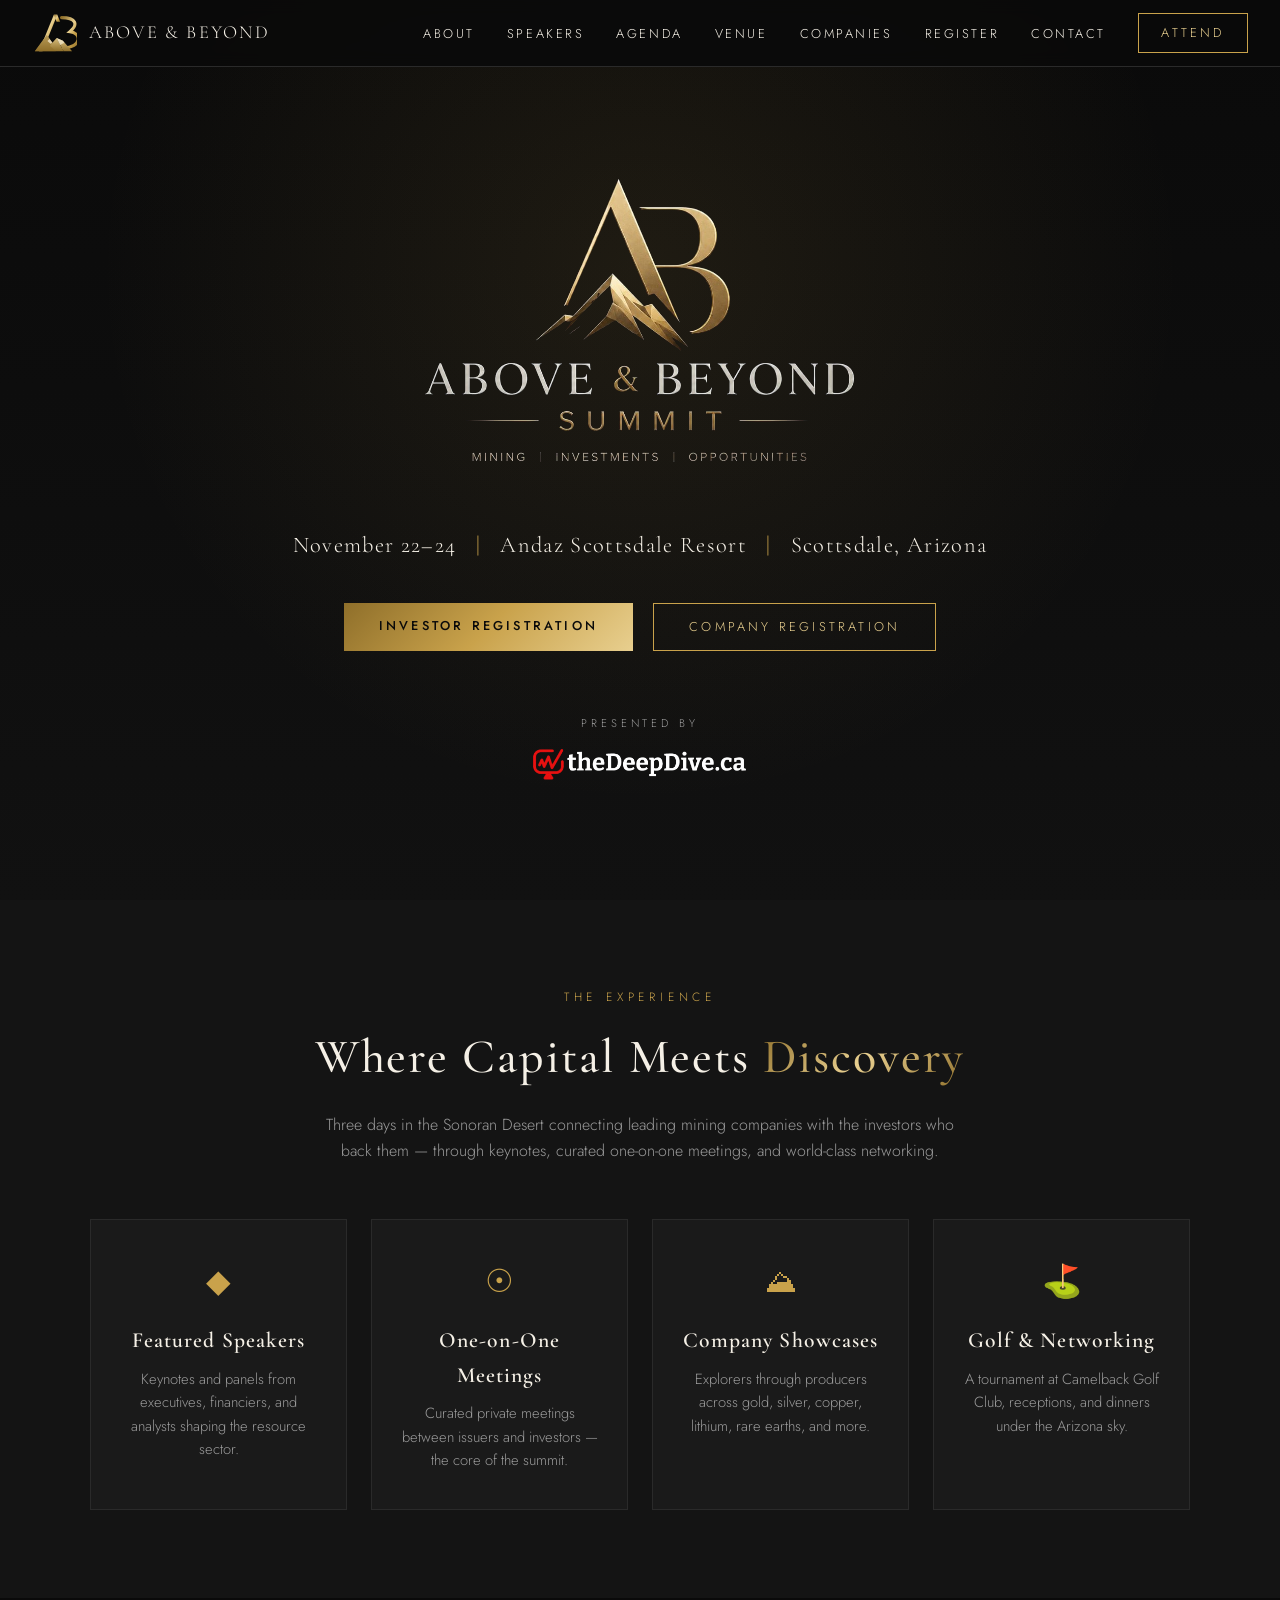
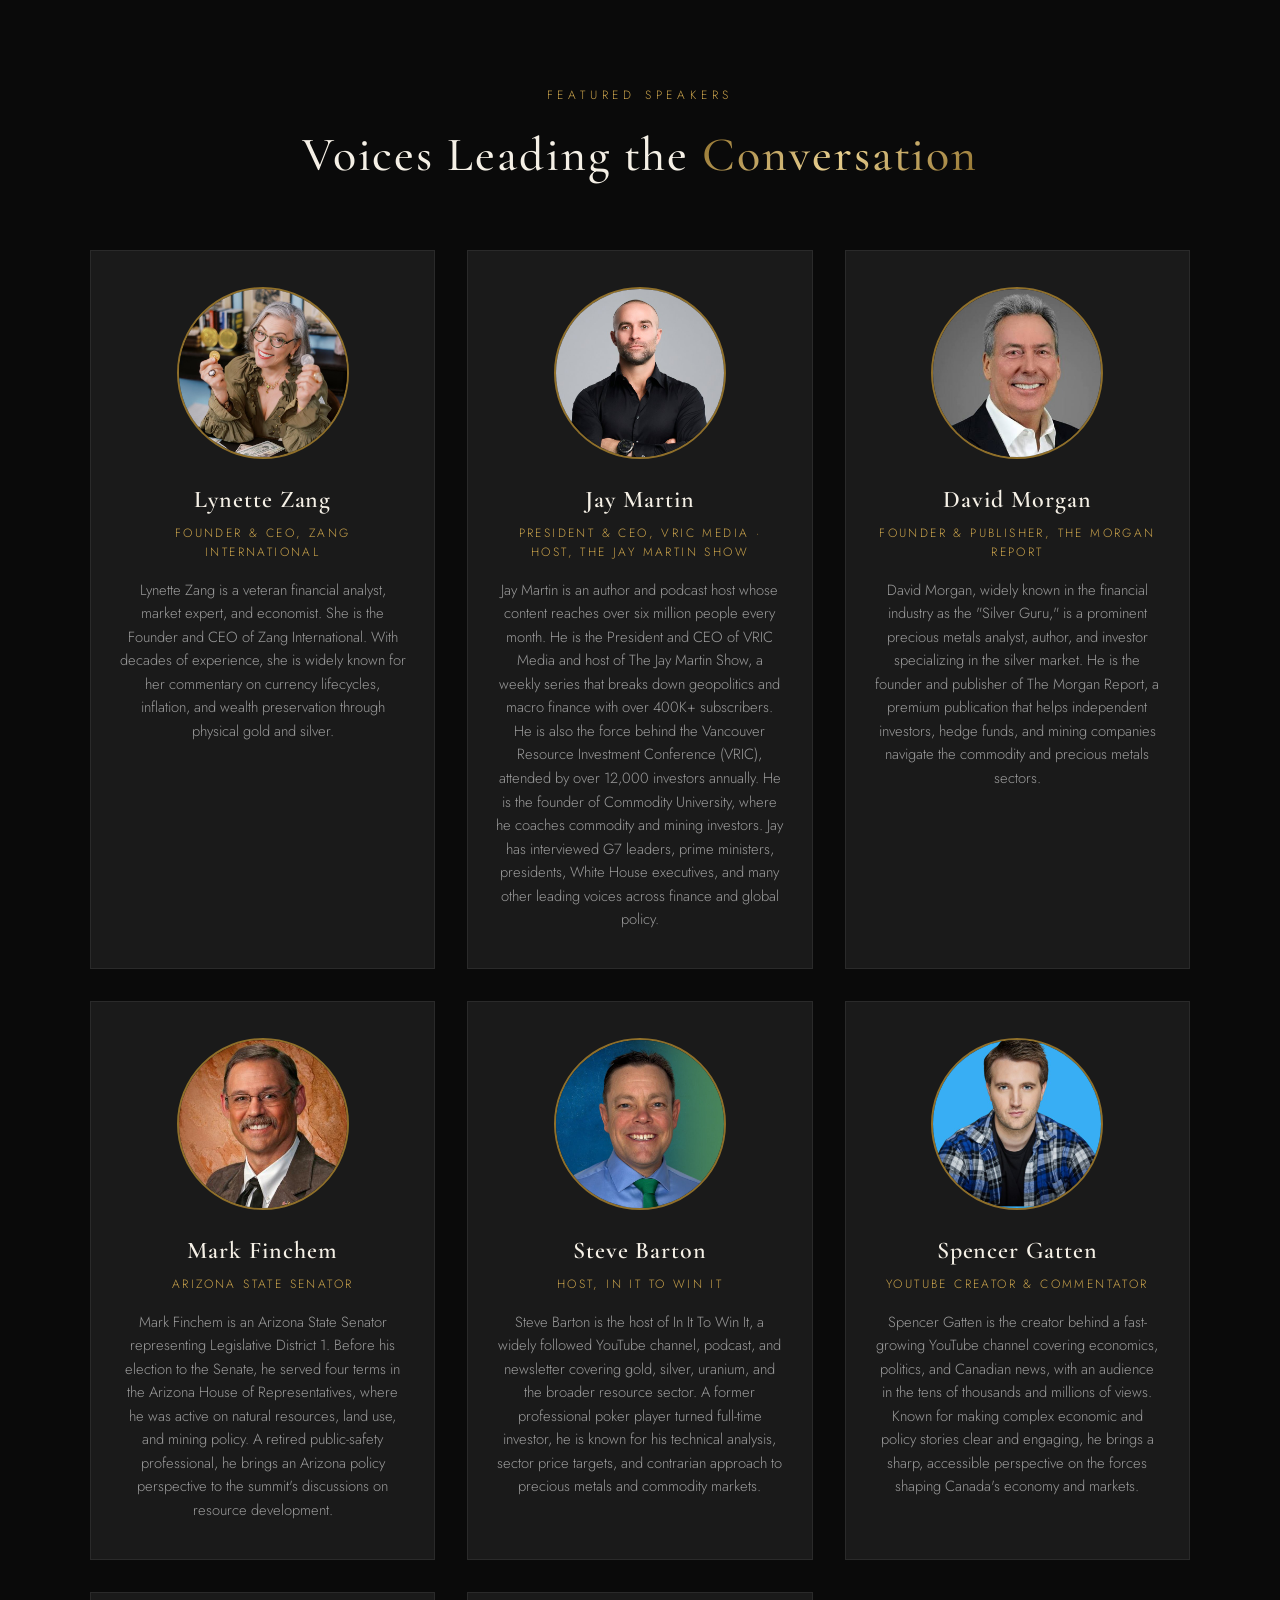
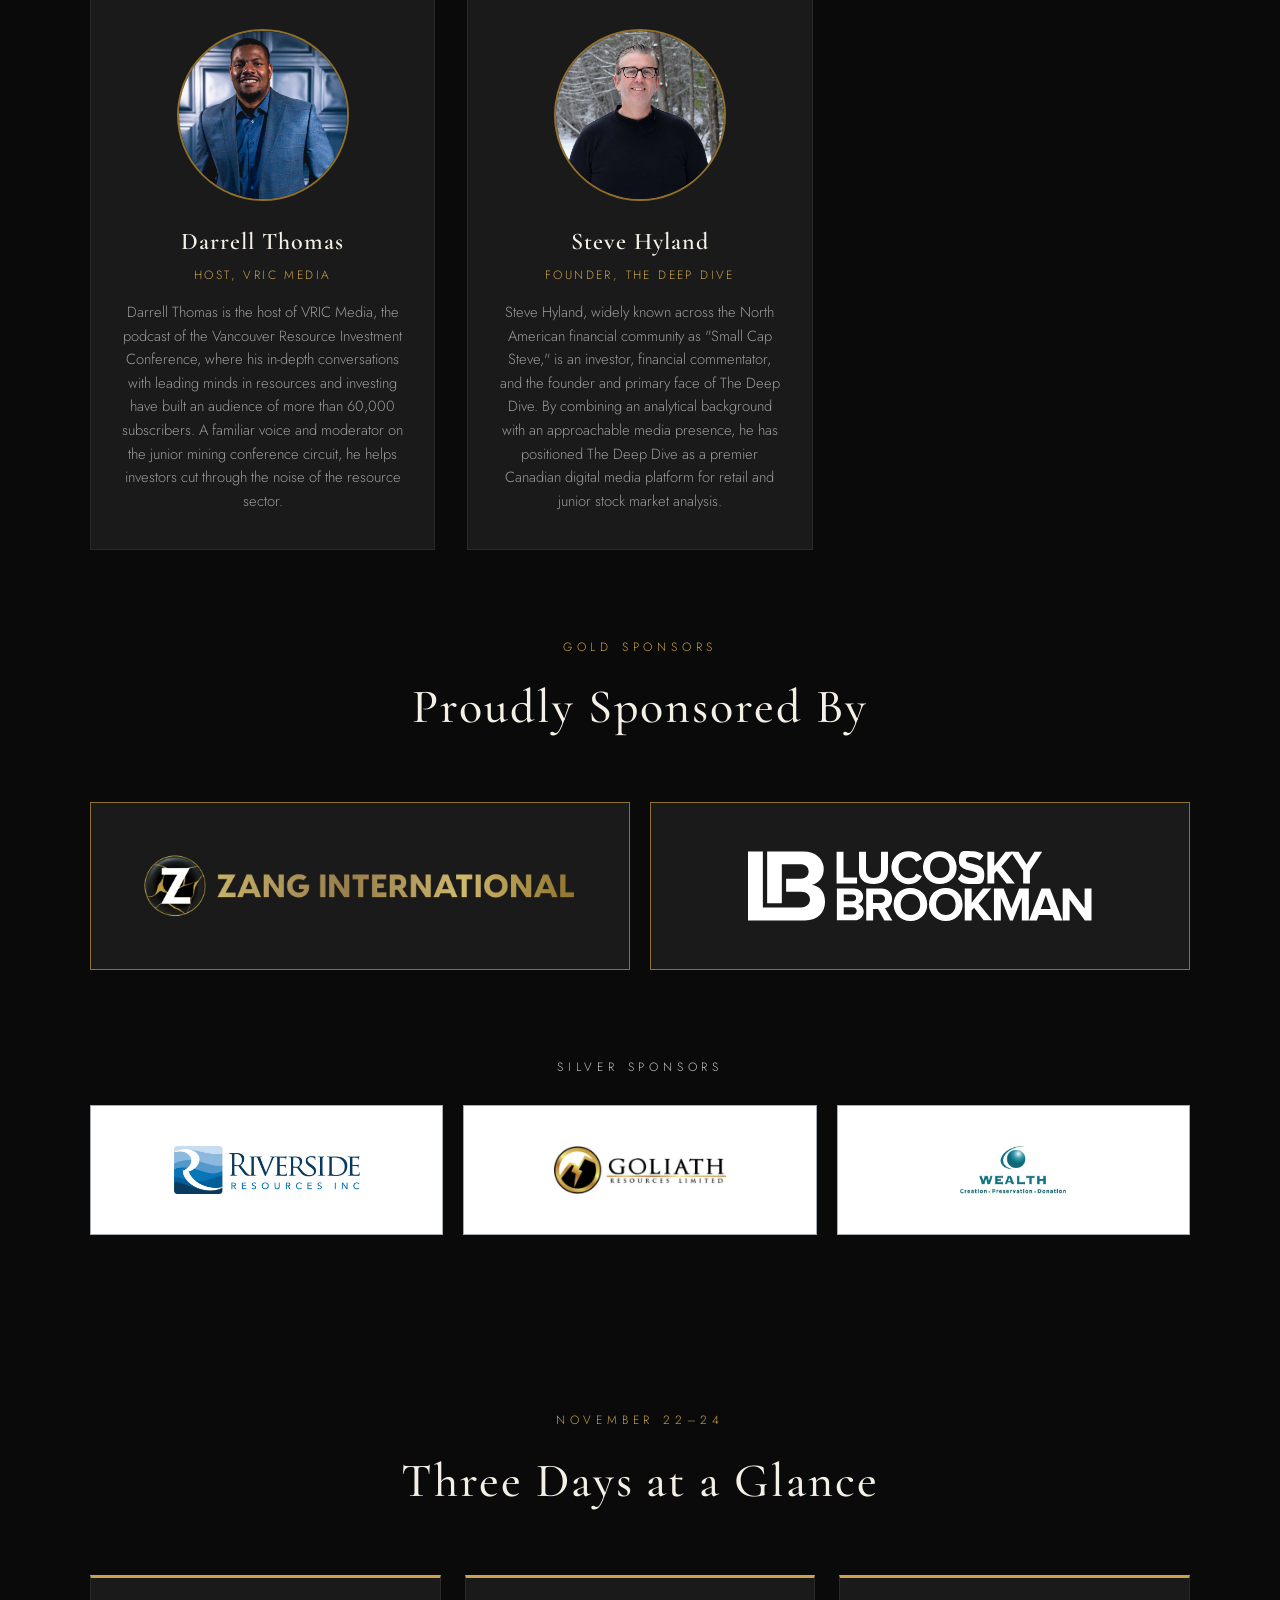
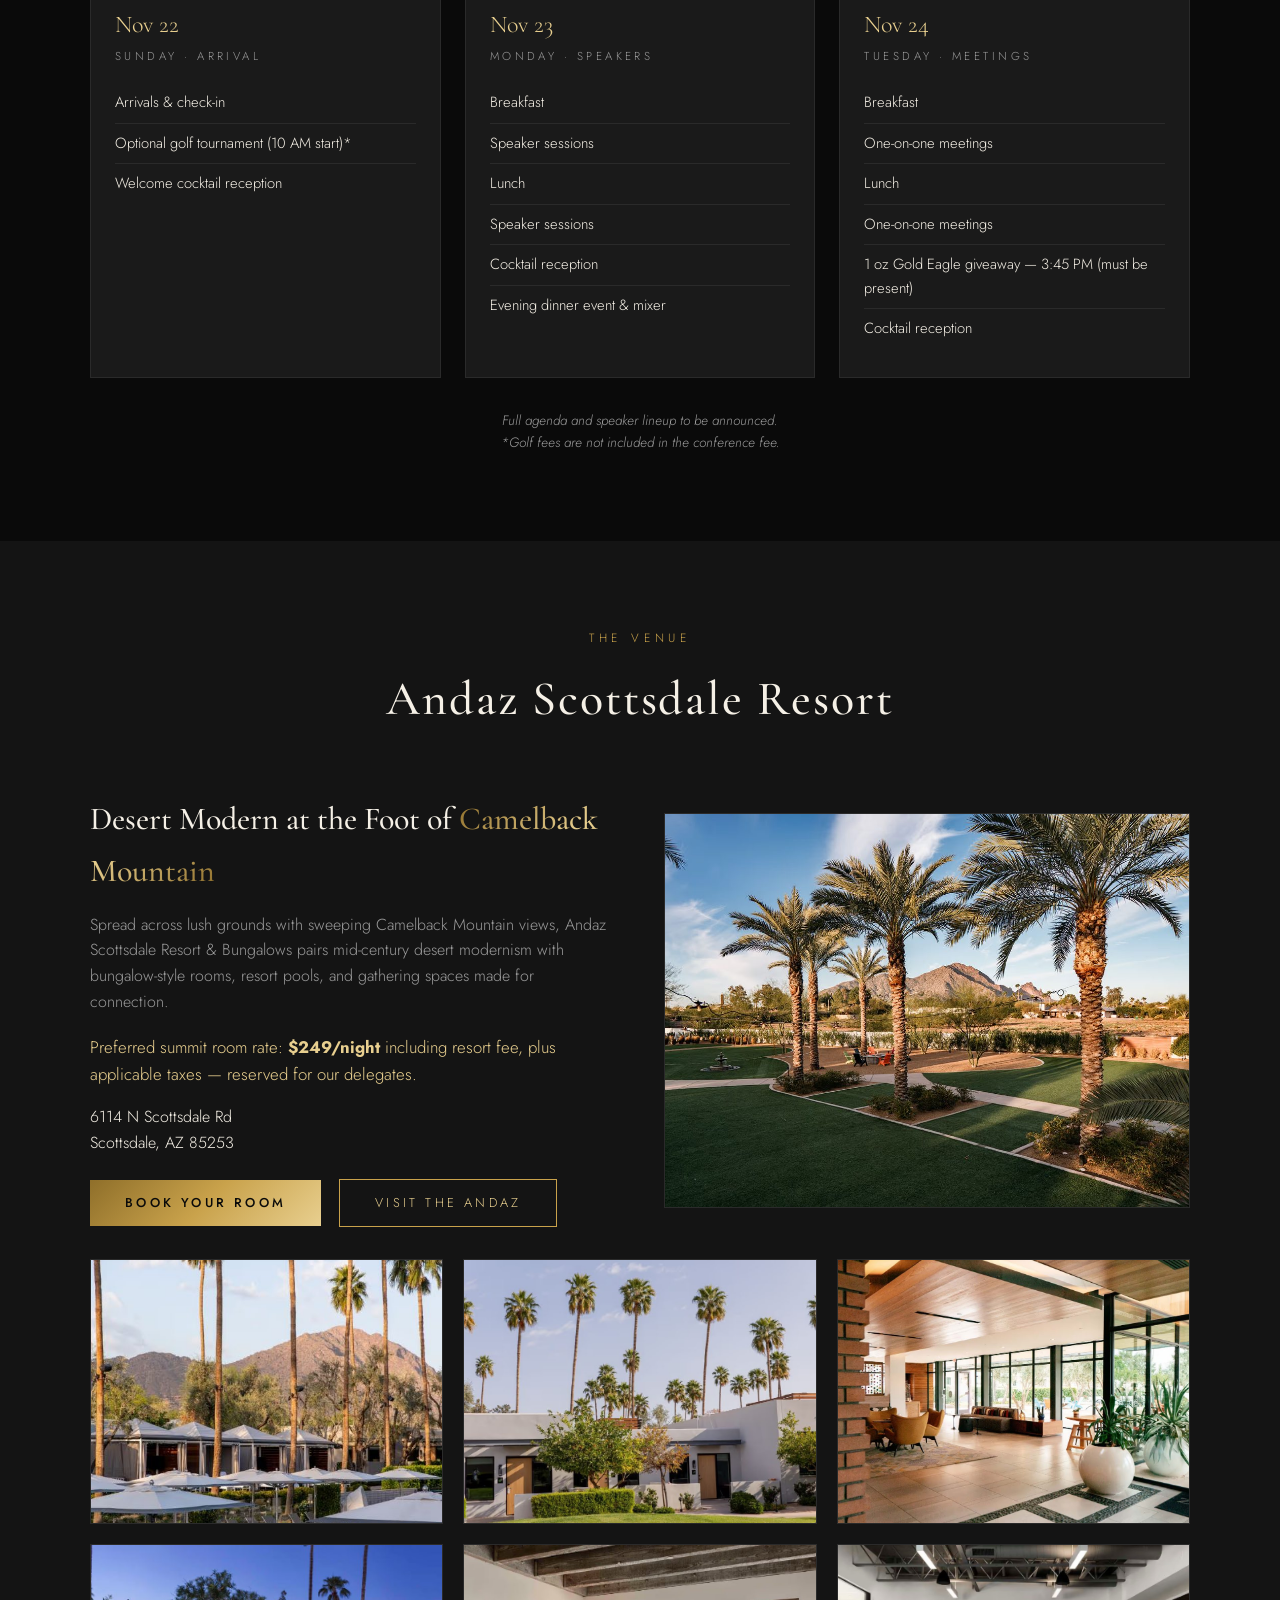
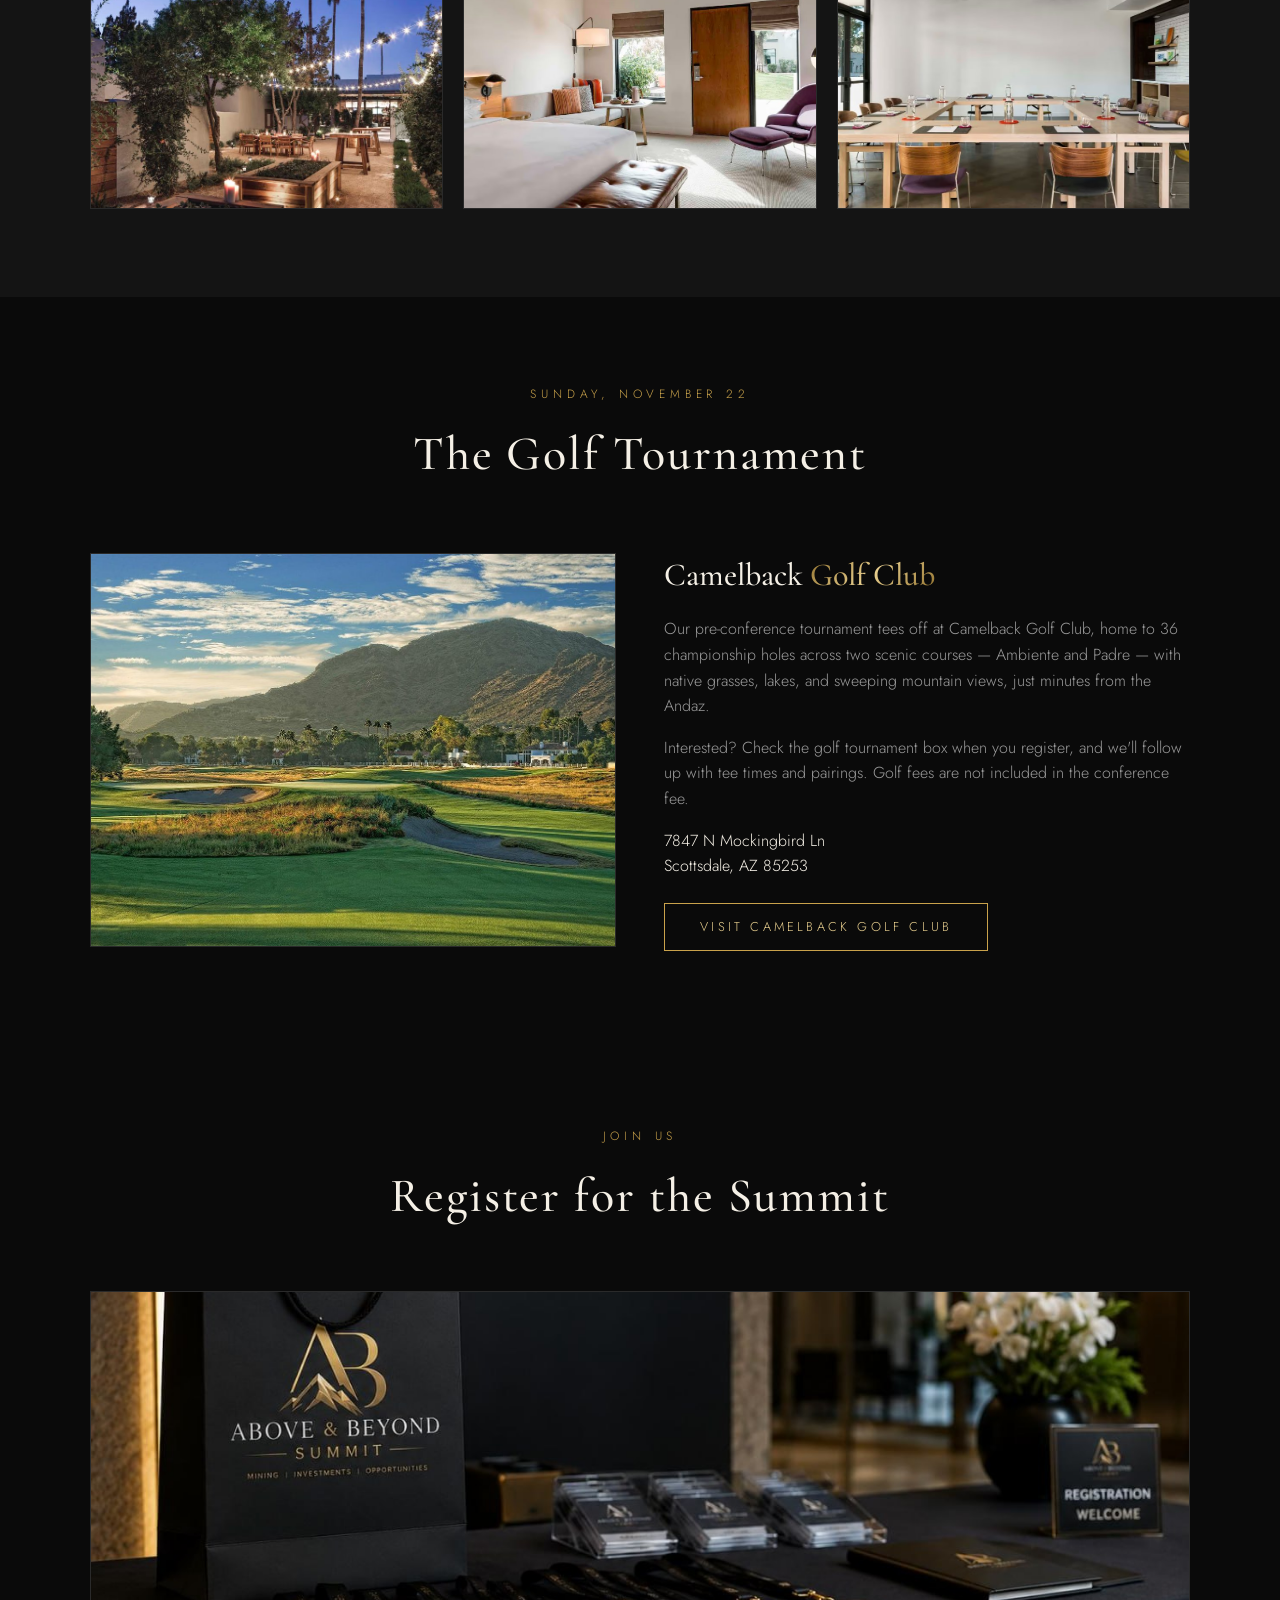
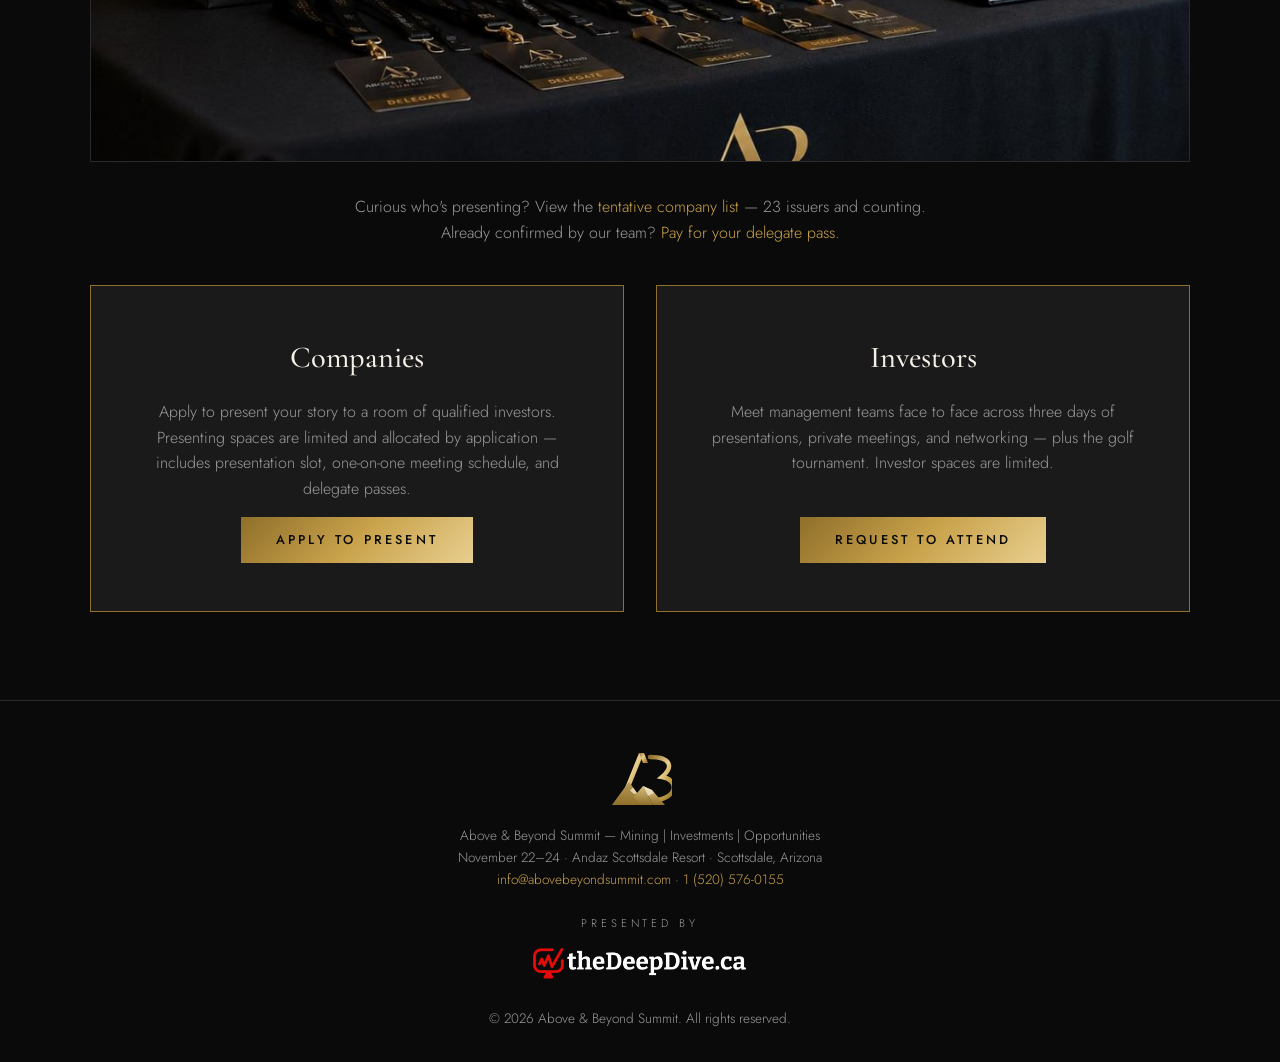
==== commit 1c18d664: "Gold sponsor: use Lucosky Brookman's official SVG logo Co-Authored-By: Claude Opus 5.5 <noreply@anth" ====
--- a/index.html
+++ b/index.html
@@ -155,7 +155,7 @@
         <img src="assets/zang-international.png" alt="Zang International">
       </div>
       <div class="sponsor-card">
-        <img src="assets/sponsor-lucosky-brookman.png" alt="Lucosky Brookman">
+        <img src="assets/sponsor-lucosky-brookman.svg" alt="Lucosky Brookman">
       </div>
     </div>
   </div>
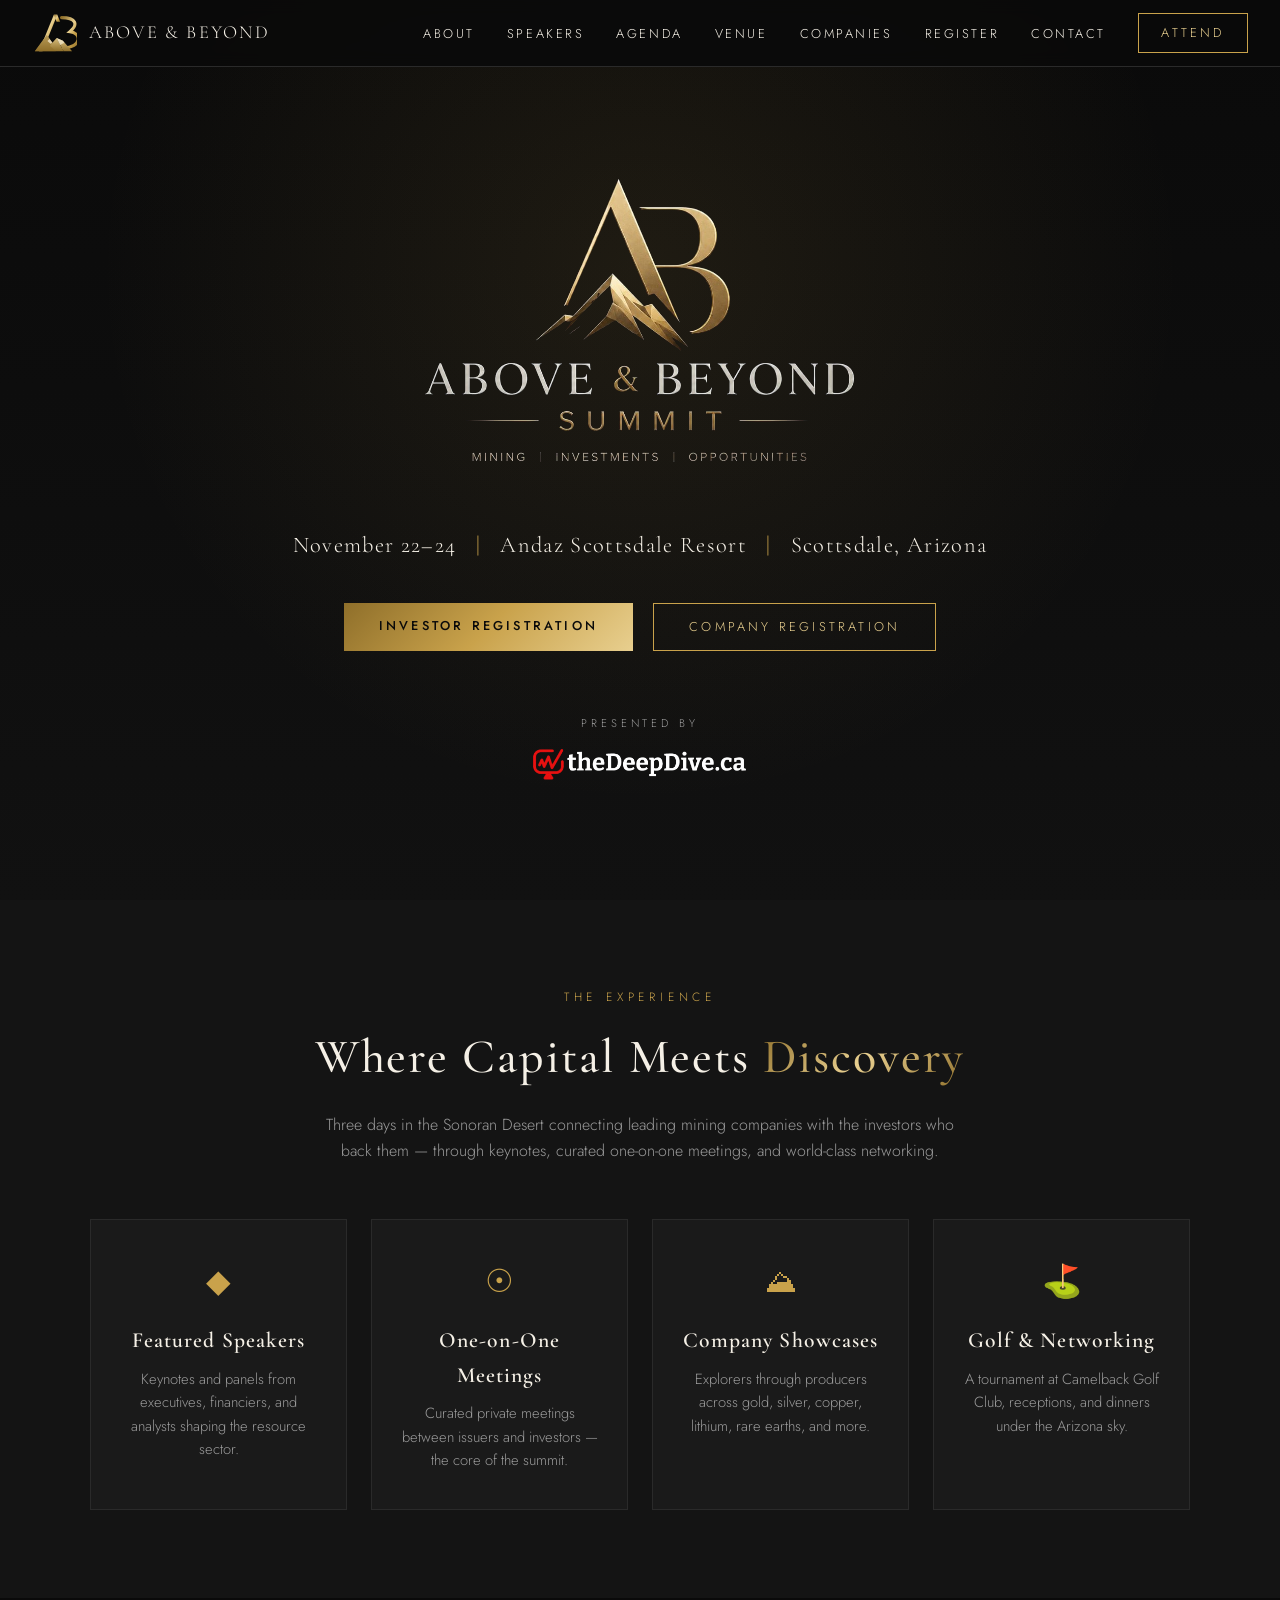
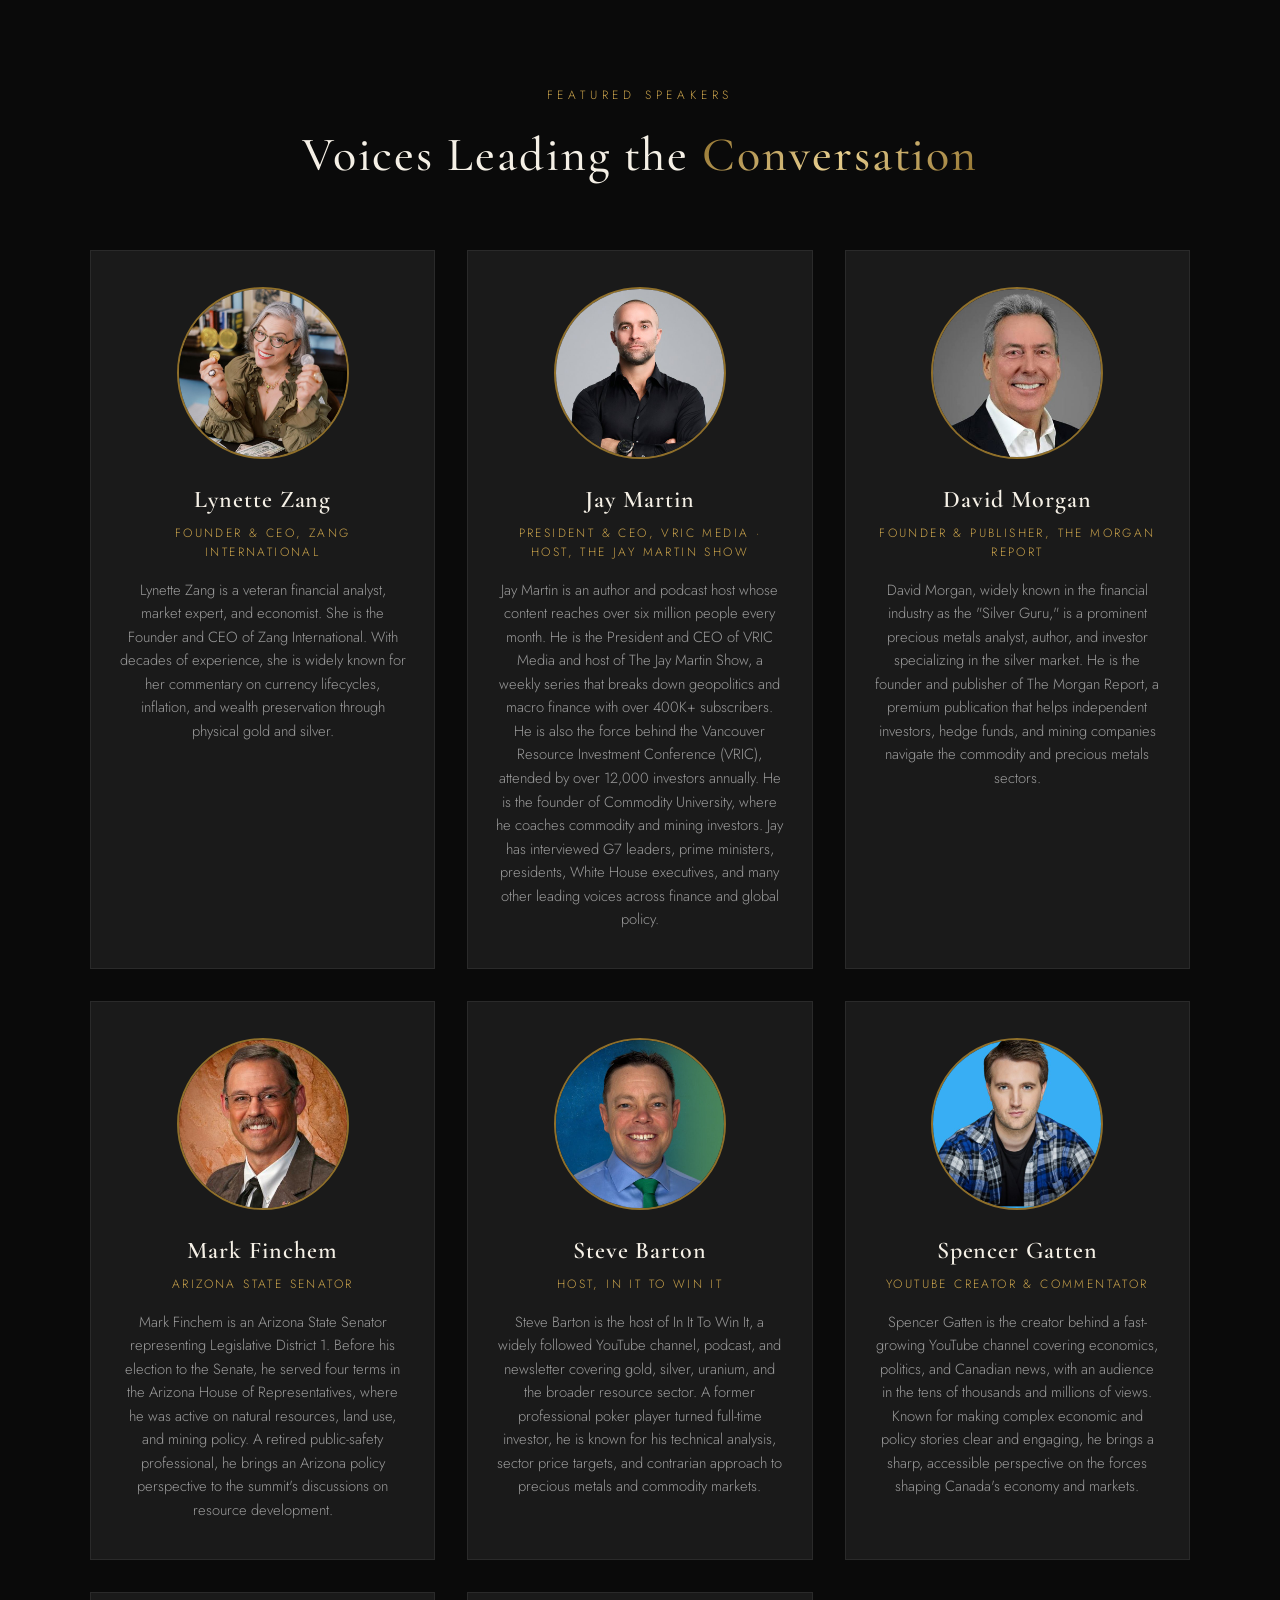
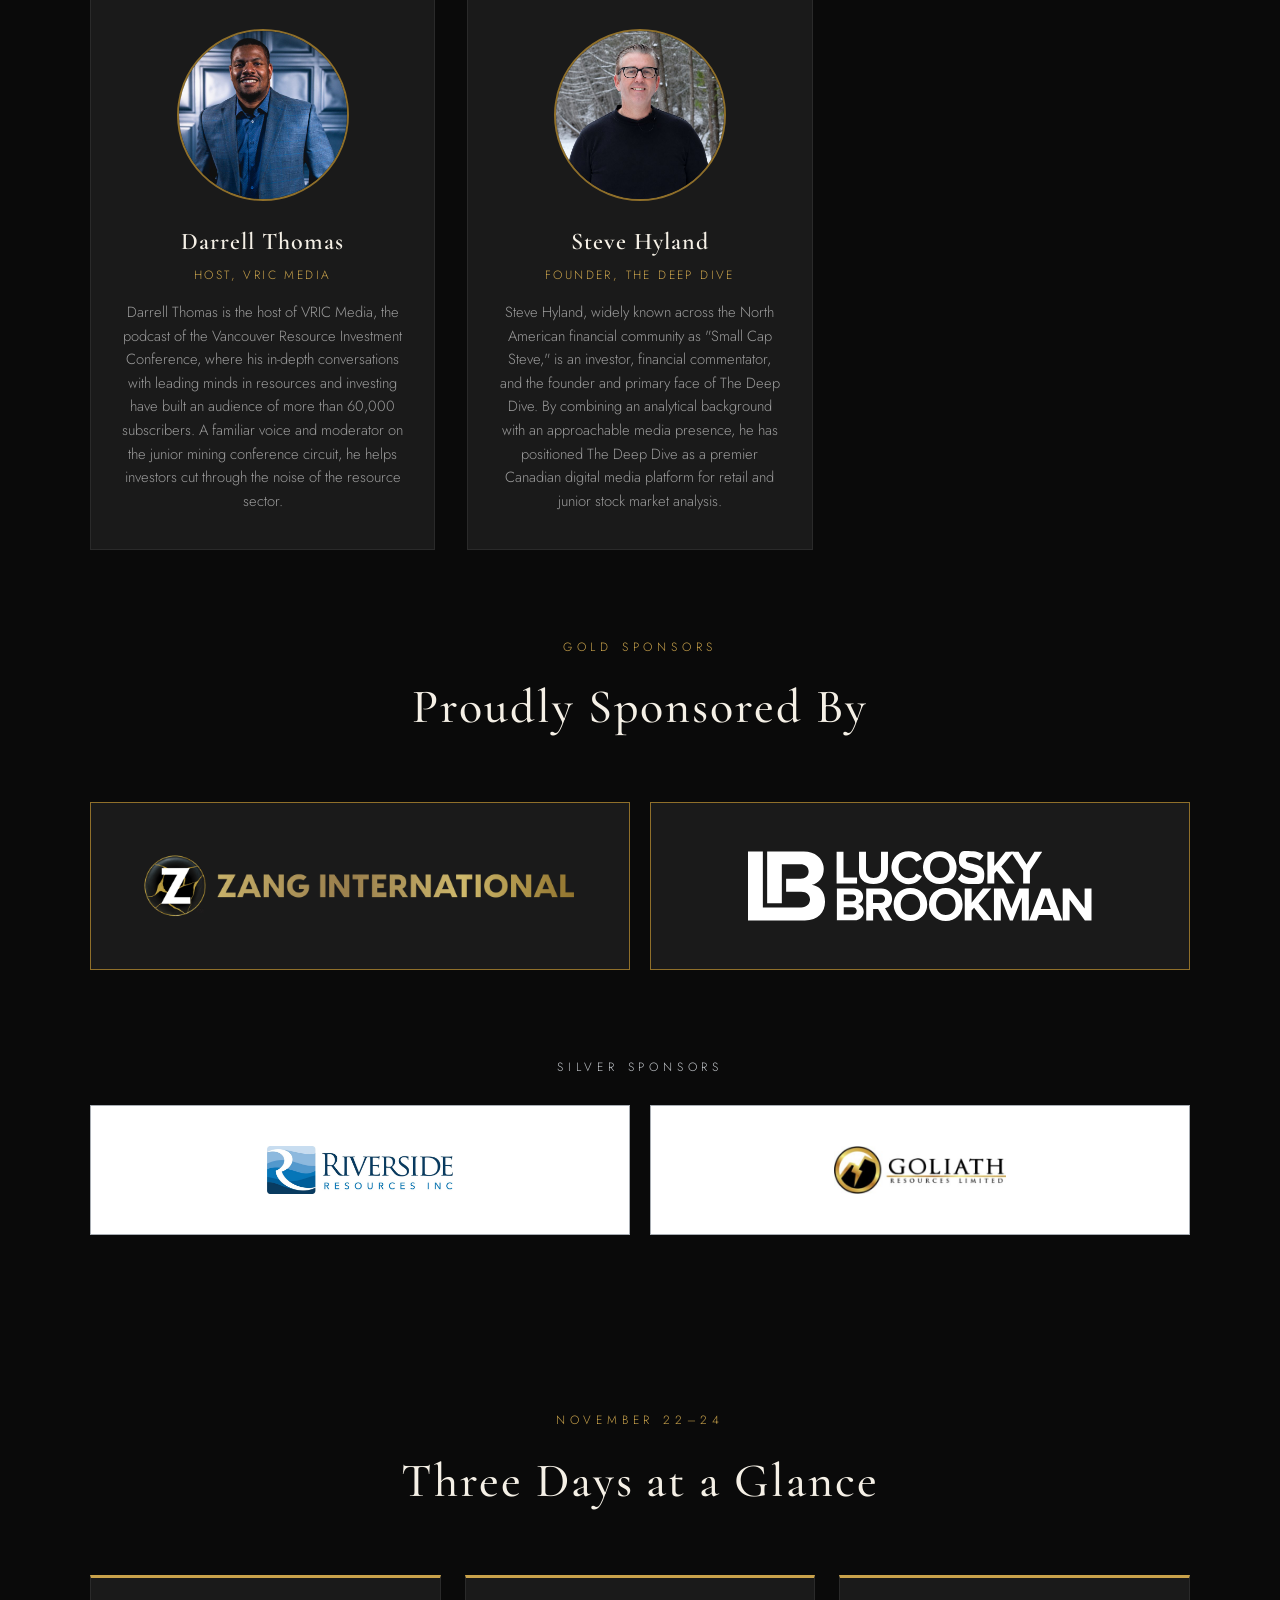
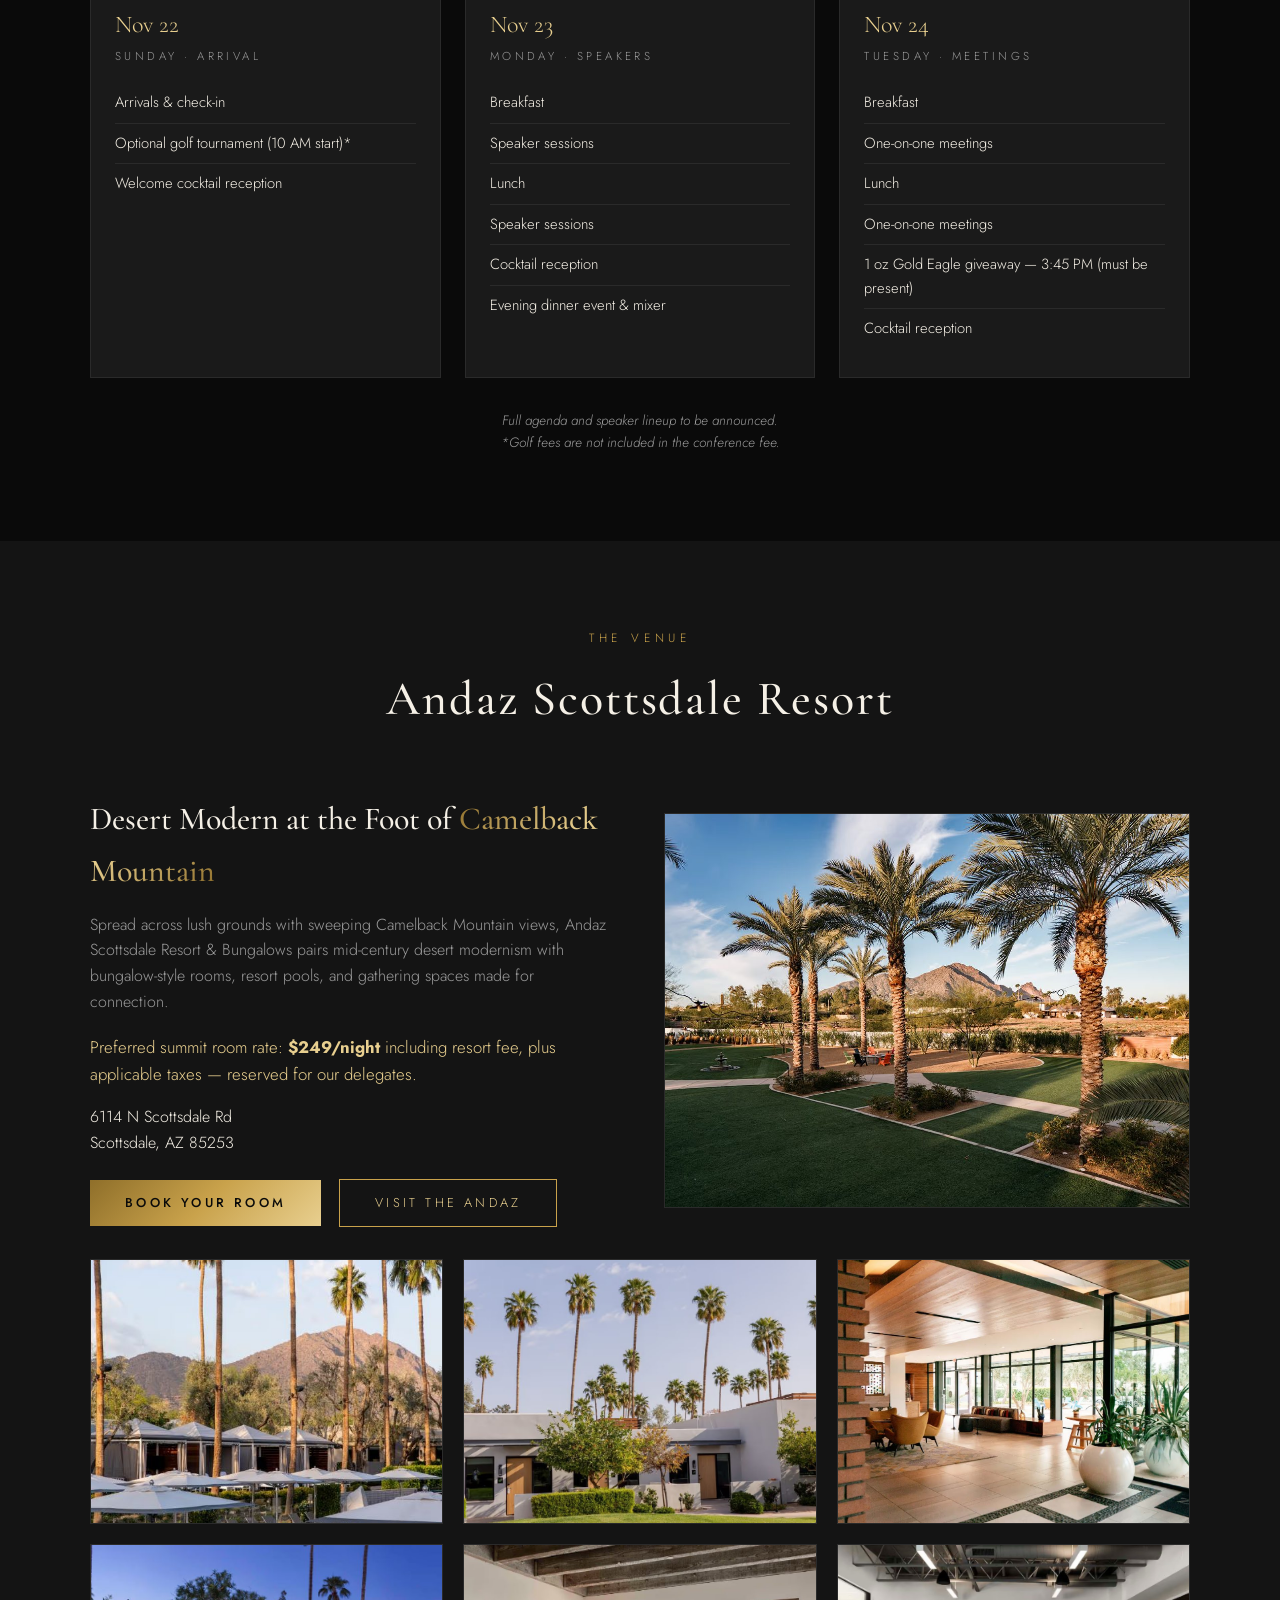
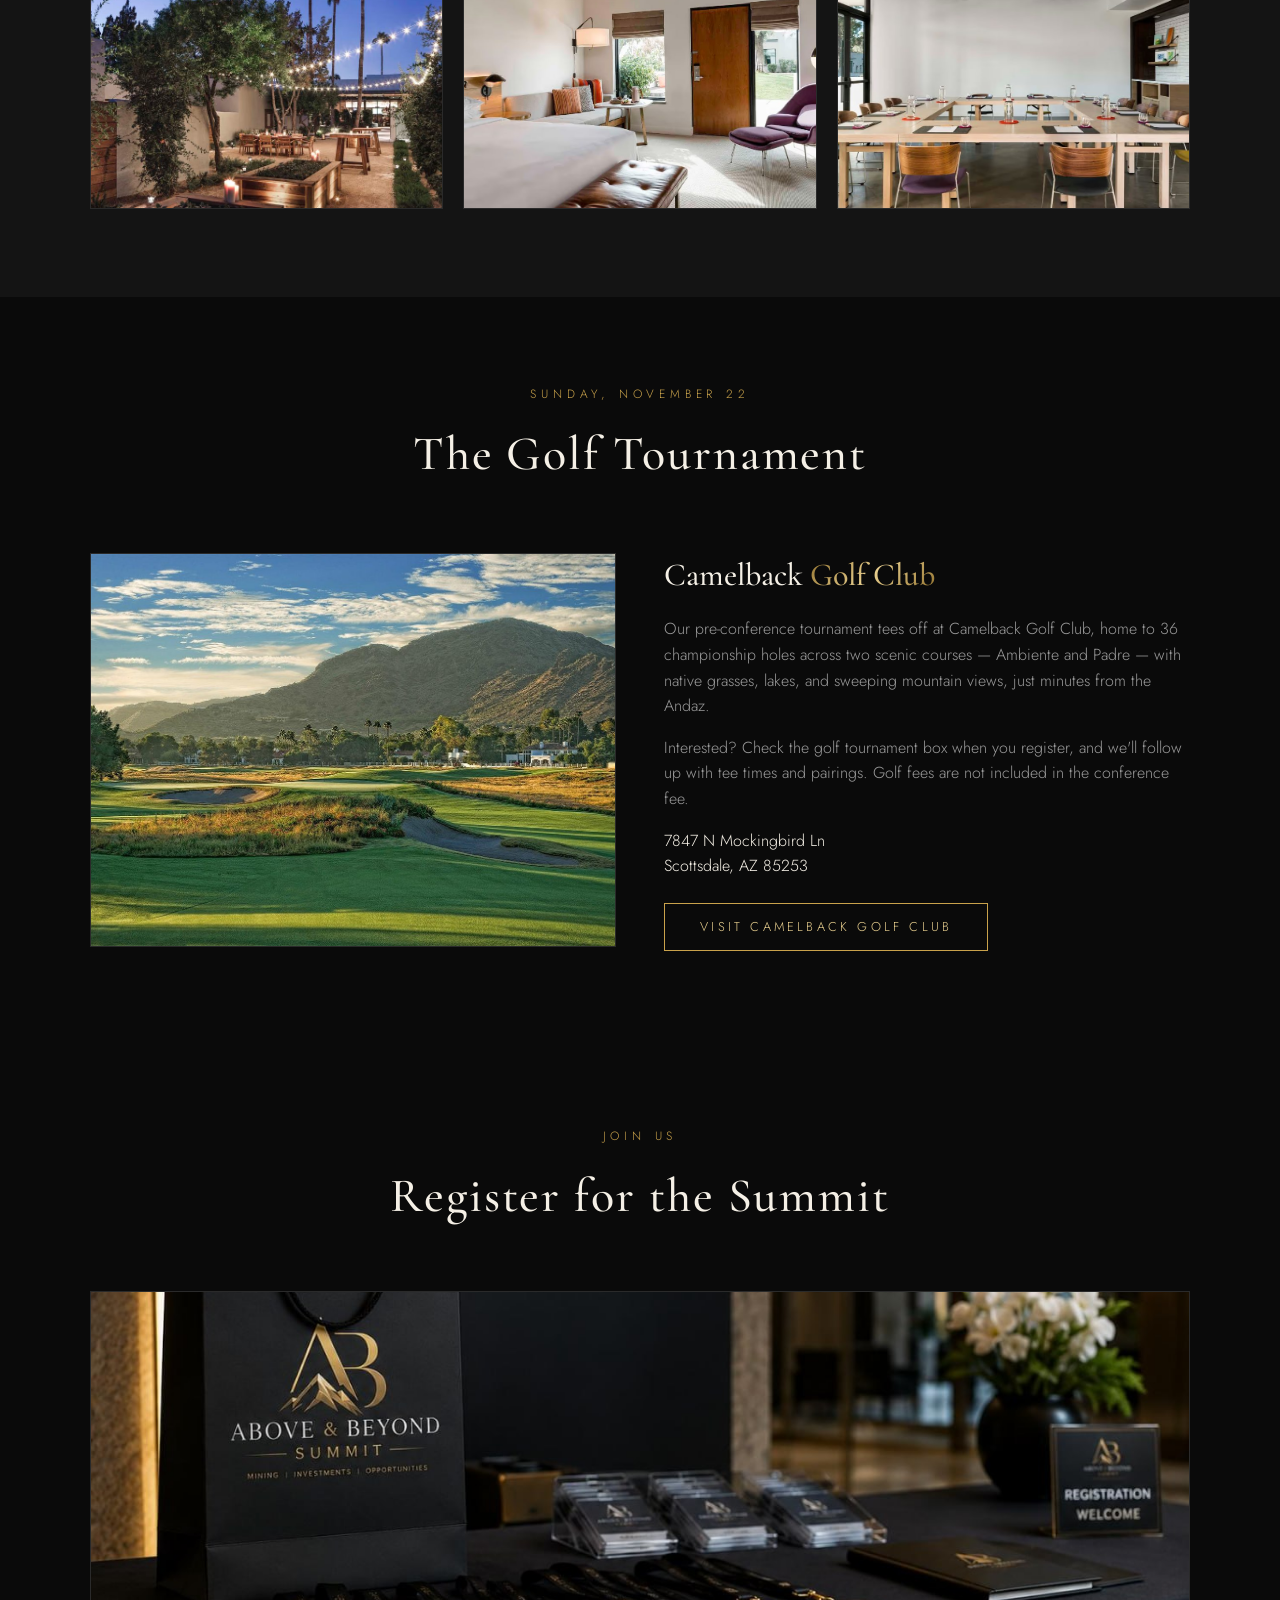
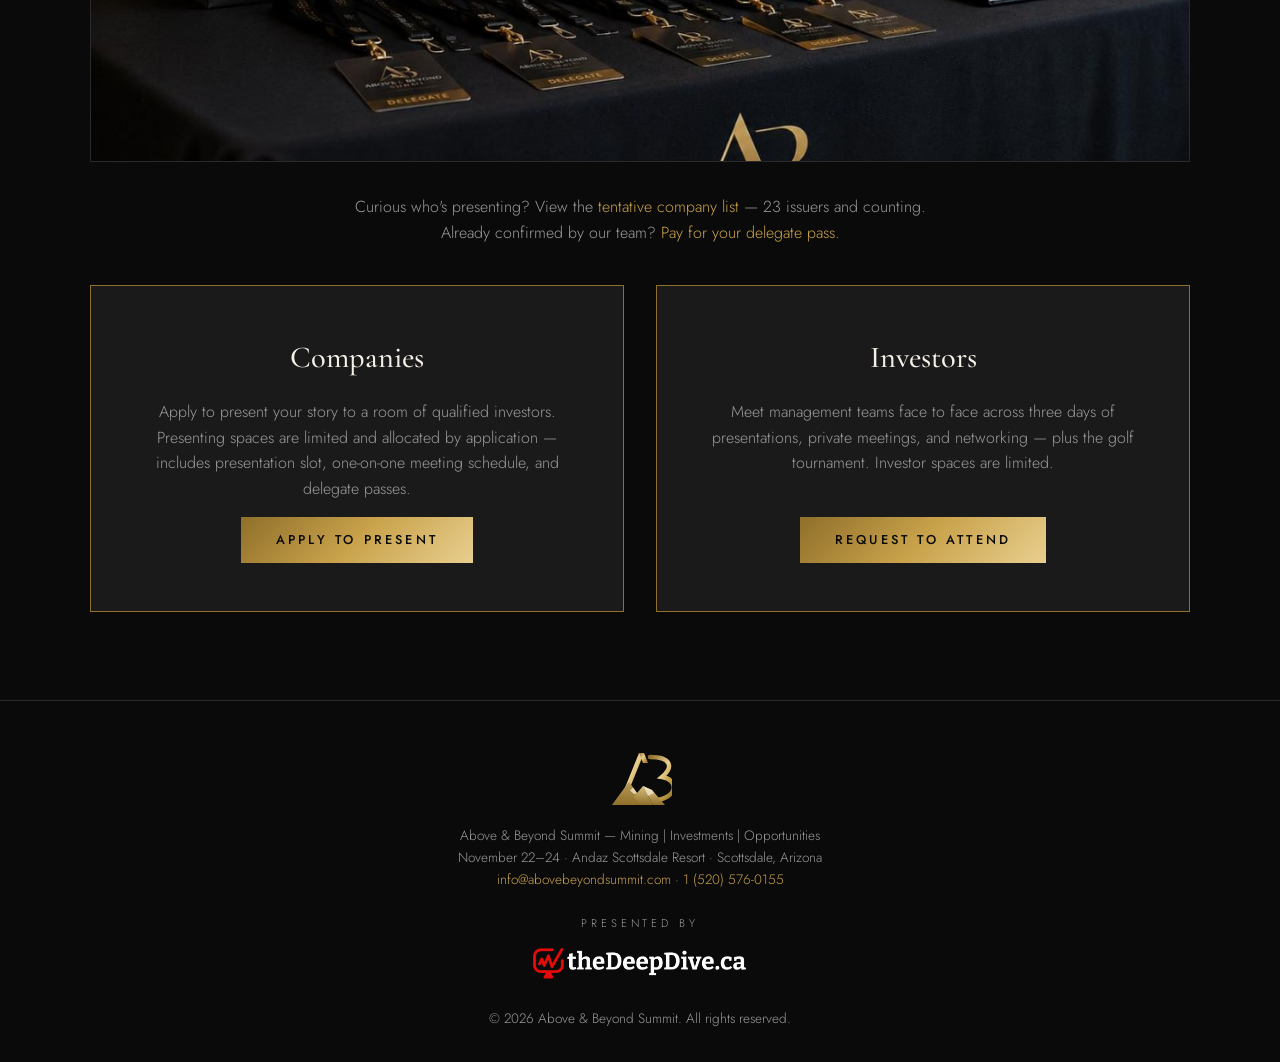
==== commit b491df99: "Silver sponsors: remove WPCD, two-column grid Co-Authored-By: Claude Opus 5.5 <noreply@anthropic.com" ====
--- a/index.html
+++ b/index.html
@@ -8,7 +8,7 @@
 <link rel="preconnect" href="https://fonts.googleapis.com">
 <link rel="preconnect" href="https://fonts.gstatic.com" crossorigin>
 <link href="https://fonts.googleapis.com/css2?family=Cormorant+Garamond:wght@400;500;600&family=Jost:wght@300;400;500&display=swap" rel="stylesheet">
-<link rel="stylesheet" href="css/styles.css?v=6">
+<link rel="stylesheet" href="css/styles.css?v=7">
 <link rel="icon" type="image/svg+xml" href="assets/mark.svg">
 </head>
 <body>
@@ -170,7 +170,6 @@
     <div class="silver-grid">
       <div class="silver-card"><img src="assets/sponsor-riverside.png" alt="Riverside Resources Inc."></div>
       <div class="silver-card"><img src="assets/sponsor-goliath.png" alt="Goliath Resources Limited"></div>
-      <div class="silver-card"><img src="assets/sponsor-wpcd.png" alt="WPCD — Wealth Creation, Preservation, Donation"></div>
     </div>
   </div>
 </section>
--- a/css/styles.css
+++ b/css/styles.css
@@ -653,7 +653,7 @@
 
 .silver-grid {
   display: grid;
-  grid-template-columns: repeat(3, 1fr);
+  grid-template-columns: repeat(2, 1fr);
   gap: 1.25rem;
 }
 
